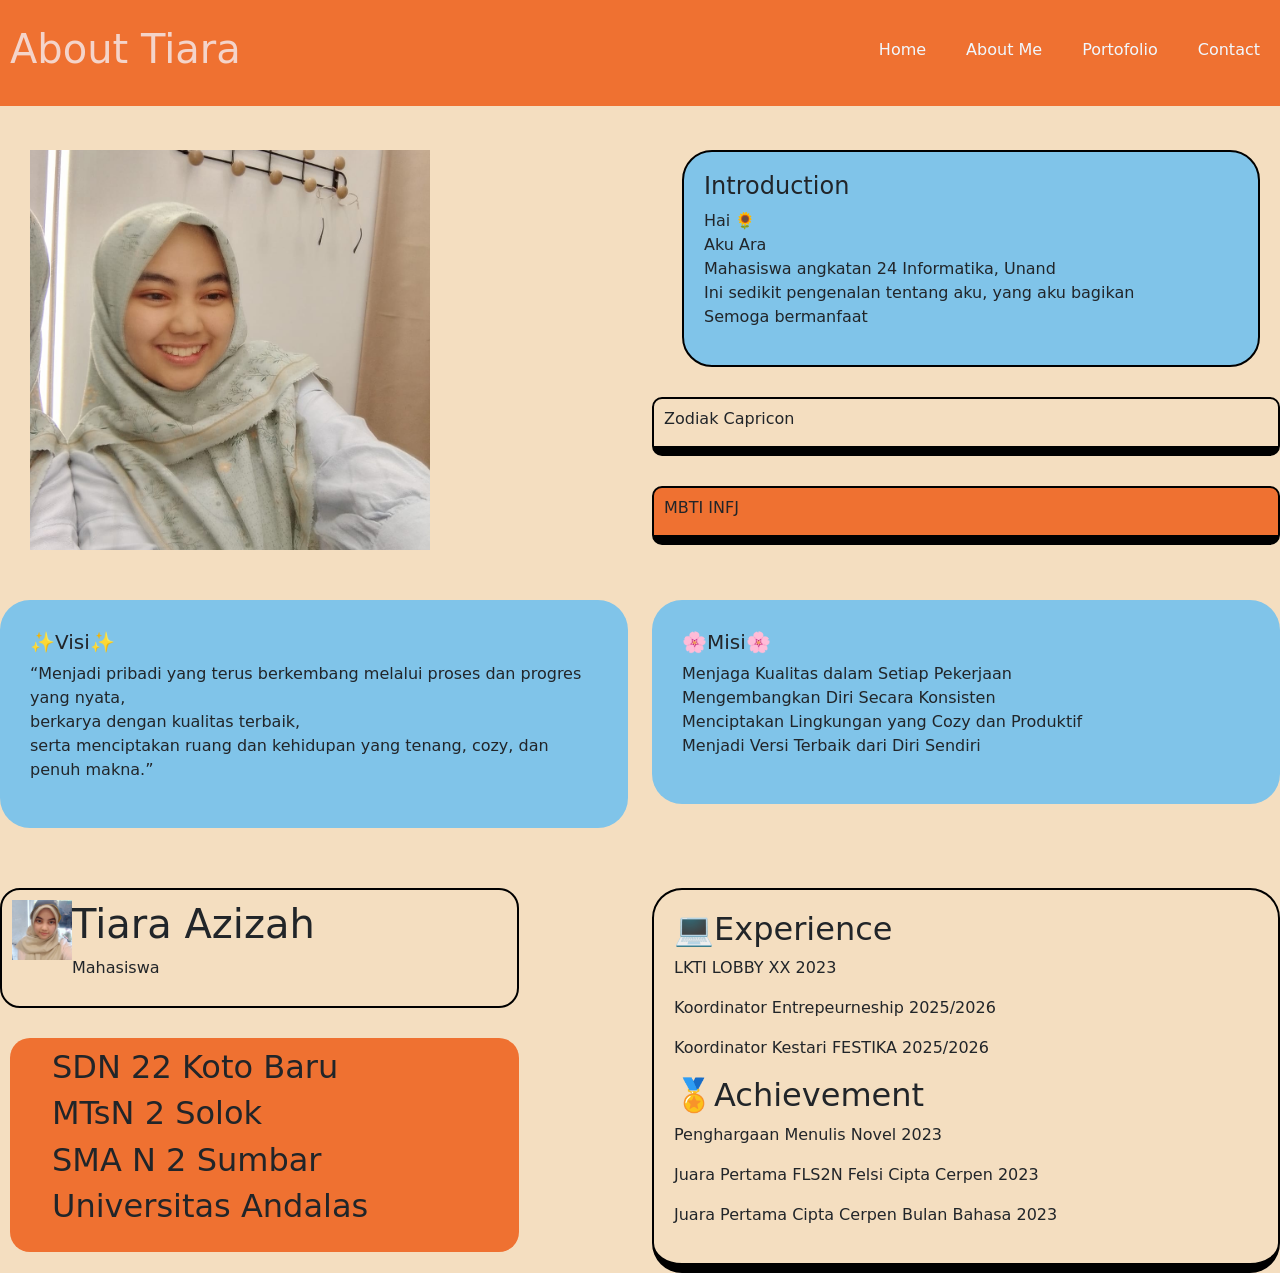
==== about.html @ 4e0b878e "Upload proyek laravel1" ====
<!DOCTYPE html>
<html lang="en">
<head>
    <meta charset="UTF-8">
    <meta name="viewport" content="width=device-width, initial-scale=1.0">
    <title>AraNotes</title>
    <link rel="stylesheet" href="css/boostrap.css">

    <link rel="stylesheet" href="css/costum.css">
</head>
<body>
     <nav class="navbar">
        <h1 style="font-size: 40px; color: #f4d4ca;">About Tiara</h1>
        <ul>
            <li>
                <a href="index.html">Home</a>
            </li>
            <li>
                <a href="#">About Me</a>
            </li>
            <li>
                <a href="portofolio.html">Portofolio</a>
            </li>
            <li>
                <a href="contac.html">Contact</a>
            </li>
        </ul>
    </nav>

    <section class="row">
    <div class="col-lg-6 col-12 col-md-6" style="margin-top:150px;">
        <div style="margin-left: 30px;">
            <div>
            <img style="width: 400px; height: 400px; object-fit: cover; object-position: center; margin-bottom: 50px;" 
                 src="/image/araw.jpg" alt="">
        </div>

    </div>
    </div>
    <!-- Kanan -->
    <div class="col-lg-6 col-12 col-md-6" style="margin-top:150px;">
        <div style="background-color: #80c4e9; padding: 20px; border-radius: 30px; border: 2px solid black; margin-left: 30px;margin-right: 20px;">
            <h4>Introduction</h4>
            <p>Hai 🌻 <br>
                Aku Ara <br>
                Mahasiswa angkatan 24 Informatika, Unand <br>
                Ini sedikit pengenalan tentang aku, yang aku bagikan <br>
                Semoga bermanfaat
            </p>
        </div>
        <div style=" padding: 10px;border: 2px solid black;border-radius: 10px;border-bottom: 10px solid black; margin-top: 30px;">
            <h6>Zodiak Capricon</h6>
        </div>
        <div style=" padding: 10px;border: 2px solid black;border-radius: 10px;border-bottom: 10px solid black; margin-top: 30px;background-color: #ef7131;">
            <h6>MBTI INFJ</h6>
        </div>
    </div>
</section>

    <!-- visi misi -->
     <section class="row">
        <div class="col-lg-6 col-12 col-md-6">
             <div style="border-radius: 30px; padding: 30px; background: #80c4e9;">
            <h5>✨Visi✨</h5>
            <p>
                “Menjadi pribadi yang terus berkembang melalui proses dan progres yang nyata, 
                <br>berkarya dengan kualitas terbaik,
                <br>serta menciptakan ruang dan kehidupan yang tenang, cozy, dan penuh makna.”
            </p>
    
            </div>
        </div>
        <div class="col-lg-6 col-12 col-md-6">
            <div style="border-radius: 30px; padding: 30px; background: #80c4e9; margin-top: 0px;">
            <h5>🌸Misi🌸</h5>
            <p>
                Menjaga Kualitas dalam Setiap Pekerjaan
                <br>Mengembangkan Diri Secara Konsisten
                <br>Menciptakan Lingkungan yang Cozy dan Produktif
                <br>Menjadi Versi Terbaik dari Diri Sendiri
            </p>
    
        </div>
             </div>    
     </section>

    


<section class="row" style="margin-top: 60px;">
    <div class="col-12 col-md-5 col-lg-5">
        <div style="display: flex; padding: 10px; border-radius: 20px; border: 2px solid black;">
            <div>
                <img style="width: 60px;height: 60px;object-fit: cover;object-position: center;" src="image/a.jpg" alt="">
            </div>
            <div>
                <h1 >Tiara Azizah</h1>
                <p>Mahasiswa</p>
            </div>
        </div>

        <div style="background-color:#ef7131 ; padding: 10px; margin-left: 10px;margin-top: 30px; border-radius: 20px;">
            <ul style="list-style: none;">
                <li>
                    <h2>SDN 22 Koto Baru</h2>
                </li>
                <li>
                    <h2>MTsN 2 Solok</h2>
                </li>
                <li>
                    <h2>SMA N 2 Sumbar</h2>
                </li>
                <li>
                    <h2>Universitas Andalas</h2>
                </li>
            </ul>
        </div>
    </div>
    <div class="col-1">

    </div>
    <div class="col-12 col-md-6 col-lg-6">
        <div style="padding: 20px; border: 2px solid black; border-bottom: 10px solid black; border-radius: 30px;">
        <h2>💻Experience</h2>
        <p>LKTI LOBBY XX 2023</p>
        <p> Koordinator Entrepeurneship 2025/2026</p>
        <p>Koordinator Kestari FESTIKA 2025/2026</p>
        <h2>🏅Achievement</h2>
        <p> Penghargaan Menulis Novel 2023</p>
        <p> Juara Pertama FLS2N Felsi Cipta Cerpen 2023</p>
        <p>Juara Pertama Cipta Cerpen Bulan Bahasa 2023</p>
        </div>
    </div>
</section>

    <script src="sj/bosstrap.js"></script>
    </body>
</html>
---- css/boostrap.css ----
@charset "UTF-8";/*!
 * Bootstrap  v5.3.8 (https://getbootstrap.com/)
 * Copyright 2011-2025 The Bootstrap Authors
 * Licensed under MIT (https://github.com/twbs/bootstrap/blob/main/LICENSE)
 */:root,[data-bs-theme=light]{--bs-blue:#0d6efd;--bs-indigo:#6610f2;--bs-purple:#6f42c1;--bs-pink:#d63384;--bs-red:#dc3545;--bs-orange:#fd7e14;--bs-yellow:#ffc107;--bs-green:#198754;--bs-teal:#20c997;--bs-cyan:#0dcaf0;--bs-black:#000;--bs-white:#fff;--bs-gray:#6c757d;--bs-gray-dark:#343a40;--bs-gray-100:#f8f9fa;--bs-gray-200:#e9ecef;--bs-gray-300:#dee2e6;--bs-gray-400:#ced4da;--bs-gray-500:#adb5bd;--bs-gray-600:#6c757d;--bs-gray-700:#495057;--bs-gray-800:#343a40;--bs-gray-900:#212529;--bs-primary:#0d6efd;--bs-secondary:#6c757d;--bs-success:#198754;--bs-info:#0dcaf0;--bs-warning:#ffc107;--bs-danger:#dc3545;--bs-light:#f8f9fa;--bs-dark:#212529;--bs-primary-rgb:13,110,253;--bs-secondary-rgb:108,117,125;--bs-success-rgb:25,135,84;--bs-info-rgb:13,202,240;--bs-warning-rgb:255,193,7;--bs-danger-rgb:220,53,69;--bs-light-rgb:248,249,250;--bs-dark-rgb:33,37,41;--bs-primary-text-emphasis:#052c65;--bs-secondary-text-emphasis:#2b2f32;--bs-success-text-emphasis:#0a3622;--bs-info-text-emphasis:#055160;--bs-warning-text-emphasis:#664d03;--bs-danger-text-emphasis:#58151c;--bs-light-text-emphasis:#495057;--bs-dark-text-emphasis:#495057;--bs-primary-bg-subtle:#cfe2ff;--bs-secondary-bg-subtle:#e2e3e5;--bs-success-bg-subtle:#d1e7dd;--bs-info-bg-subtle:#cff4fc;--bs-warning-bg-subtle:#fff3cd;--bs-danger-bg-subtle:#f8d7da;--bs-light-bg-subtle:#fcfcfd;--bs-dark-bg-subtle:#ced4da;--bs-primary-border-subtle:#9ec5fe;--bs-secondary-border-subtle:#c4c8cb;--bs-success-border-subtle:#a3cfbb;--bs-info-border-subtle:#9eeaf9;--bs-warning-border-subtle:#ffe69c;--bs-danger-border-subtle:#f1aeb5;--bs-light-border-subtle:#e9ecef;--bs-dark-border-subtle:#adb5bd;--bs-white-rgb:255,255,255;--bs-black-rgb:0,0,0;--bs-font-sans-serif:system-ui,-apple-system,"Segoe UI",Roboto,"Helvetica Neue","Noto Sans","Liberation Sans",Arial,sans-serif,"Apple Color Emoji","Segoe UI Emoji","Segoe UI Symbol","Noto Color Emoji";--bs-font-monospace:SFMono-Regular,Menlo,Monaco,Consolas,"Liberation Mono","Courier New",monospace;--bs-gradient:linear-gradient(180deg, rgba(255, 255, 255, 0.15), rgba(255, 255, 255, 0));--bs-body-font-family:var(--bs-font-sans-serif);--bs-body-font-size:1rem;--bs-body-font-weight:400;--bs-body-line-height:1.5;--bs-body-color:#212529;--bs-body-color-rgb:33,37,41;--bs-body-bg:#fff;--bs-body-bg-rgb:255,255,255;--bs-emphasis-color:#000;--bs-emphasis-color-rgb:0,0,0;--bs-secondary-color:rgba(33, 37, 41, 0.75);--bs-secondary-color-rgb:33,37,41;--bs-secondary-bg:#e9ecef;--bs-secondary-bg-rgb:233,236,239;--bs-tertiary-color:rgba(33, 37, 41, 0.5);--bs-tertiary-color-rgb:33,37,41;--bs-tertiary-bg:#f8f9fa;--bs-tertiary-bg-rgb:248,249,250;--bs-heading-color:inherit;--bs-link-color:#0d6efd;--bs-link-color-rgb:13,110,253;--bs-link-decoration:underline;--bs-link-hover-color:#0a58ca;--bs-link-hover-color-rgb:10,88,202;--bs-code-color:#d63384;--bs-highlight-color:#212529;--bs-highlight-bg:#fff3cd;--bs-border-width:1px;--bs-border-style:solid;--bs-border-color:#dee2e6;--bs-border-color-translucent:rgba(0, 0, 0, 0.175);--bs-border-radius:0.375rem;--bs-border-radius-sm:0.25rem;--bs-border-radius-lg:0.5rem;--bs-border-radius-xl:1rem;--bs-border-radius-xxl:2rem;--bs-border-radius-2xl:var(--bs-border-radius-xxl);--bs-border-radius-pill:50rem;--bs-box-shadow:0 0.5rem 1rem rgba(0, 0, 0, 0.15);--bs-box-shadow-sm:0 0.125rem 0.25rem rgba(0, 0, 0, 0.075);--bs-box-shadow-lg:0 1rem 3rem rgba(0, 0, 0, 0.175);--bs-box-shadow-inset:inset 0 1px 2px rgba(0, 0, 0, 0.075);--bs-focus-ring-width:0.25rem;--bs-focus-ring-opacity:0.25;--bs-focus-ring-color:rgba(13, 110, 253, 0.25);--bs-form-valid-color:#198754;--bs-form-valid-border-color:#198754;--bs-form-invalid-color:#dc3545;--bs-form-invalid-border-color:#dc3545}[data-bs-theme=dark]{color-scheme:dark;--bs-body-color:#dee2e6;--bs-body-color-rgb:222,226,230;--bs-body-bg:#212529;--bs-body-bg-rgb:33,37,41;--bs-emphasis-color:#fff;--bs-emphasis-color-rgb:255,255,255;--bs-secondary-color:rgba(222, 226, 230, 0.75);--bs-secondary-color-rgb:222,226,230;--bs-secondary-bg:#343a40;--bs-secondary-bg-rgb:52,58,64;--bs-tertiary-color:rgba(222, 226, 230, 0.5);--bs-tertiary-color-rgb:222,226,230;--bs-tertiary-bg:#2b3035;--bs-tertiary-bg-rgb:43,48,53;--bs-primary-text-emphasis:#6ea8fe;--bs-secondary-text-emphasis:#a7acb1;--bs-success-text-emphasis:#75b798;--bs-info-text-emphasis:#6edff6;--bs-warning-text-emphasis:#ffda6a;--bs-danger-text-emphasis:#ea868f;--bs-light-text-emphasis:#f8f9fa;--bs-dark-text-emphasis:#dee2e6;--bs-primary-bg-subtle:#031633;--bs-secondary-bg-subtle:#161719;--bs-success-bg-subtle:#051b11;--bs-info-bg-subtle:#032830;--bs-warning-bg-subtle:#332701;--bs-danger-bg-subtle:#2c0b0e;--bs-light-bg-subtle:#343a40;--bs-dark-bg-subtle:#1a1d20;--bs-primary-border-subtle:#084298;--bs-secondary-border-subtle:#41464b;--bs-success-border-subtle:#0f5132;--bs-info-border-subtle:#087990;--bs-warning-border-subtle:#997404;--bs-danger-border-subtle:#842029;--bs-light-border-subtle:#495057;--bs-dark-border-subtle:#343a40;--bs-heading-color:inherit;--bs-link-color:#6ea8fe;--bs-link-hover-color:#8bb9fe;--bs-link-color-rgb:110,168,254;--bs-link-hover-color-rgb:139,185,254;--bs-code-color:#e685b5;--bs-highlight-color:#dee2e6;--bs-highlight-bg:#664d03;--bs-border-color:#495057;--bs-border-color-translucent:rgba(255, 255, 255, 0.15);--bs-form-valid-color:#75b798;--bs-form-valid-border-color:#75b798;--bs-form-invalid-color:#ea868f;--bs-form-invalid-border-color:#ea868f}*,::after,::before{box-sizing:border-box}@media (prefers-reduced-motion:no-preference){:root{scroll-behavior:smooth}}body{margin:0;font-family:var(--bs-body-font-family);font-size:var(--bs-body-font-size);font-weight:var(--bs-body-font-weight);line-height:var(--bs-body-line-height);color:var(--bs-body-color);text-align:var(--bs-body-text-align);background-color:var(--bs-body-bg);-webkit-text-size-adjust:100%;-webkit-tap-highlight-color:transparent}hr{margin:1rem 0;color:inherit;border:0;border-top:var(--bs-border-width) solid;opacity:.25}.h1,.h2,.h3,.h4,.h5,.h6,h1,h2,h3,h4,h5,h6{margin-top:0;margin-bottom:.5rem;font-weight:500;line-height:1.2;color:var(--bs-heading-color)}.h1,h1{font-size:calc(1.375rem + 1.5vw)}@media (min-width:1200px){.h1,h1{font-size:2.5rem}}.h2,h2{font-size:calc(1.325rem + .9vw)}@media (min-width:1200px){.h2,h2{font-size:2rem}}.h3,h3{font-size:calc(1.3rem + .6vw)}@media (min-width:1200px){.h3,h3{font-size:1.75rem}}.h4,h4{font-size:calc(1.275rem + .3vw)}@media (min-width:1200px){.h4,h4{font-size:1.5rem}}.h5,h5{font-size:1.25rem}.h6,h6{font-size:1rem}p{margin-top:0;margin-bottom:1rem}abbr[title]{-webkit-text-decoration:underline dotted;text-decoration:underline dotted;cursor:help;-webkit-text-decoration-skip-ink:none;text-decoration-skip-ink:none}address{margin-bottom:1rem;font-style:normal;line-height:inherit}ol,ul{padding-left:2rem}dl,ol,ul{margin-top:0;margin-bottom:1rem}ol ol,ol ul,ul ol,ul ul{margin-bottom:0}dt{font-weight:700}dd{margin-bottom:.5rem;margin-left:0}blockquote{margin:0 0 1rem}b,strong{font-weight:bolder}.small,small{font-size:.875em}.mark,mark{padding:.1875em;color:var(--bs-highlight-color);background-color:var(--bs-highlight-bg)}sub,sup{position:relative;font-size:.75em;line-height:0;vertical-align:baseline}sub{bottom:-.25em}sup{top:-.5em}a{color:rgba(var(--bs-link-color-rgb),var(--bs-link-opacity,1));text-decoration:underline}a:hover{--bs-link-color-rgb:var(--bs-link-hover-color-rgb)}a:not([href]):not([class]),a:not([href]):not([class]):hover{color:inherit;text-decoration:none}code,kbd,pre,samp{font-family:var(--bs-font-monospace);font-size:1em}pre{display:block;margin-top:0;margin-bottom:1rem;overflow:auto;font-size:.875em}pre code{font-size:inherit;color:inherit;word-break:normal}code{font-size:.875em;color:var(--bs-code-color);word-wrap:break-word}a>code{color:inherit}kbd{padding:.1875rem .375rem;font-size:.875em;color:var(--bs-body-bg);background-color:var(--bs-body-color);border-radius:.25rem}kbd kbd{padding:0;font-size:1em}figure{margin:0 0 1rem}img,svg{vertical-align:middle}table{caption-side:bottom;border-collapse:collapse}caption{padding-top:.5rem;padding-bottom:.5rem;color:var(--bs-secondary-color);text-align:left}th{text-align:inherit;text-align:-webkit-match-parent}tbody,td,tfoot,th,thead,tr{border-color:inherit;border-style:solid;border-width:0}label{display:inline-block}button{border-radius:0}button:focus:not(:focus-visible){outline:0}button,input,optgroup,select,textarea{margin:0;font-family:inherit;font-size:inherit;line-height:inherit}button,select{text-transform:none}[role=button]{cursor:pointer}select{word-wrap:normal}select:disabled{opacity:1}[list]:not([type=date]):not([type=datetime-local]):not([type=month]):not([type=week]):not([type=time])::-webkit-calendar-picker-indicator{display:none!important}[type=button],[type=reset],[type=submit],button{-webkit-appearance:button}[type=button]:not(:disabled),[type=reset]:not(:disabled),[type=submit]:not(:disabled),button:not(:disabled){cursor:pointer}::-moz-focus-inner{padding:0;border-style:none}textarea{resize:vertical}fieldset{min-width:0;padding:0;margin:0;border:0}legend{float:left;width:100%;padding:0;margin-bottom:.5rem;line-height:inherit;font-size:calc(1.275rem + .3vw)}@media (min-width:1200px){legend{font-size:1.5rem}}legend+*{clear:left}::-webkit-datetime-edit-day-field,::-webkit-datetime-edit-fields-wrapper,::-webkit-datetime-edit-hour-field,::-webkit-datetime-edit-minute,::-webkit-datetime-edit-month-field,::-webkit-datetime-edit-text,::-webkit-datetime-edit-year-field{padding:0}::-webkit-inner-spin-button{height:auto}[type=search]{-webkit-appearance:textfield;outline-offset:-2px}[type=search]::-webkit-search-cancel-button{cursor:pointer;filter:grayscale(1)}::-webkit-search-decoration{-webkit-appearance:none}::-webkit-color-swatch-wrapper{padding:0}::-webkit-file-upload-button{font:inherit;-webkit-appearance:button}::file-selector-button{font:inherit;-webkit-appearance:button}output{display:inline-block}iframe{border:0}summary{display:list-item;cursor:pointer}progress{vertical-align:baseline}[hidden]{display:none!important}.lead{font-size:1.25rem;font-weight:300}.display-1{font-weight:300;line-height:1.2;font-size:calc(1.625rem + 4.5vw)}@media (min-width:1200px){.display-1{font-size:5rem}}.display-2{font-weight:300;line-height:1.2;font-size:calc(1.575rem + 3.9vw)}@media (min-width:1200px){.display-2{font-size:4.5rem}}.display-3{font-weight:300;line-height:1.2;font-size:calc(1.525rem + 3.3vw)}@media (min-width:1200px){.display-3{font-size:4rem}}.display-4{font-weight:300;line-height:1.2;font-size:calc(1.475rem + 2.7vw)}@media (min-width:1200px){.display-4{font-size:3.5rem}}.display-5{font-weight:300;line-height:1.2;font-size:calc(1.425rem + 2.1vw)}@media (min-width:1200px){.display-5{font-size:3rem}}.display-6{font-weight:300;line-height:1.2;font-size:calc(1.375rem + 1.5vw)}@media (min-width:1200px){.display-6{font-size:2.5rem}}.list-unstyled{padding-left:0;list-style:none}.list-inline{padding-left:0;list-style:none}.list-inline-item{display:inline-block}.list-inline-item:not(:last-child){margin-right:.5rem}.initialism{font-size:.875em;text-transform:uppercase}.blockquote{margin-bottom:1rem;font-size:1.25rem}.blockquote>:last-child{margin-bottom:0}.blockquote-footer{margin-top:-1rem;margin-bottom:1rem;font-size:.875em;color:#6c757d}.blockquote-footer::before{content:"— "}.img-fluid{max-width:100%;height:auto}.img-thumbnail{padding:.25rem;background-color:var(--bs-body-bg);border:var(--bs-border-width) solid var(--bs-border-color);border-radius:var(--bs-border-radius);max-width:100%;height:auto}.figure{display:inline-block}.figure-img{margin-bottom:.5rem;line-height:1}.figure-caption{font-size:.875em;color:var(--bs-secondary-color)}.container,.container-fluid,.container-lg,.container-md,.container-sm,.container-xl,.container-xxl{--bs-gutter-x:1.5rem;--bs-gutter-y:0;width:100%;padding-right:calc(var(--bs-gutter-x) * .5);padding-left:calc(var(--bs-gutter-x) * .5);margin-right:auto;margin-left:auto}@media (min-width:576px){.container,.container-sm{max-width:540px}}@media (min-width:768px){.container,.container-md,.container-sm{max-width:720px}}@media (min-width:992px){.container,.container-lg,.container-md,.container-sm{max-width:960px}}@media (min-width:1200px){.container,.container-lg,.container-md,.container-sm,.container-xl{max-width:1140px}}@media (min-width:1400px){.container,.container-lg,.container-md,.container-sm,.container-xl,.container-xxl{max-width:1320px}}:root{--bs-breakpoint-xs:0;--bs-breakpoint-sm:576px;--bs-breakpoint-md:768px;--bs-breakpoint-lg:992px;--bs-breakpoint-xl:1200px;--bs-breakpoint-xxl:1400px}.row{--bs-gutter-x:1.5rem;--bs-gutter-y:0;display:flex;flex-wrap:wrap;margin-top:calc(-1 * var(--bs-gutter-y));margin-right:calc(-.5 * var(--bs-gutter-x));margin-left:calc(-.5 * var(--bs-gutter-x))}.row>*{flex-shrink:0;width:100%;max-width:100%;padding-right:calc(var(--bs-gutter-x) * .5);padding-left:calc(var(--bs-gutter-x) * .5);margin-top:var(--bs-gutter-y)}.col{flex:1 0 0}.row-cols-auto>*{flex:0 0 auto;width:auto}.row-cols-1>*{flex:0 0 auto;width:100%}.row-cols-2>*{flex:0 0 auto;width:50%}.row-cols-3>*{flex:0 0 auto;width:33.33333333%}.row-cols-4>*{flex:0 0 auto;width:25%}.row-cols-5>*{flex:0 0 auto;width:20%}.row-cols-6>*{flex:0 0 auto;width:16.66666667%}.col-auto{flex:0 0 auto;width:auto}.col-1{flex:0 0 auto;width:8.33333333%}.col-2{flex:0 0 auto;width:16.66666667%}.col-3{flex:0 0 auto;width:25%}.col-4{flex:0 0 auto;width:33.33333333%}.col-5{flex:0 0 auto;width:41.66666667%}.col-6{flex:0 0 auto;width:50%}.col-7{flex:0 0 auto;width:58.33333333%}.col-8{flex:0 0 auto;width:66.66666667%}.col-9{flex:0 0 auto;width:75%}.col-10{flex:0 0 auto;width:83.33333333%}.col-11{flex:0 0 auto;width:91.66666667%}.col-12{flex:0 0 auto;width:100%}.offset-1{margin-left:8.33333333%}.offset-2{margin-left:16.66666667%}.offset-3{margin-left:25%}.offset-4{margin-left:33.33333333%}.offset-5{margin-left:41.66666667%}.offset-6{margin-left:50%}.offset-7{margin-left:58.33333333%}.offset-8{margin-left:66.66666667%}.offset-9{margin-left:75%}.offset-10{margin-left:83.33333333%}.offset-11{margin-left:91.66666667%}.g-0,.gx-0{--bs-gutter-x:0}.g-0,.gy-0{--bs-gutter-y:0}.g-1,.gx-1{--bs-gutter-x:0.25rem}.g-1,.gy-1{--bs-gutter-y:0.25rem}.g-2,.gx-2{--bs-gutter-x:0.5rem}.g-2,.gy-2{--bs-gutter-y:0.5rem}.g-3,.gx-3{--bs-gutter-x:1rem}.g-3,.gy-3{--bs-gutter-y:1rem}.g-4,.gx-4{--bs-gutter-x:1.5rem}.g-4,.gy-4{--bs-gutter-y:1.5rem}.g-5,.gx-5{--bs-gutter-x:3rem}.g-5,.gy-5{--bs-gutter-y:3rem}@media (min-width:576px){.col-sm{flex:1 0 0}.row-cols-sm-auto>*{flex:0 0 auto;width:auto}.row-cols-sm-1>*{flex:0 0 auto;width:100%}.row-cols-sm-2>*{flex:0 0 auto;width:50%}.row-cols-sm-3>*{flex:0 0 auto;width:33.33333333%}.row-cols-sm-4>*{flex:0 0 auto;width:25%}.row-cols-sm-5>*{flex:0 0 auto;width:20%}.row-cols-sm-6>*{flex:0 0 auto;width:16.66666667%}.col-sm-auto{flex:0 0 auto;width:auto}.col-sm-1{flex:0 0 auto;width:8.33333333%}.col-sm-2{flex:0 0 auto;width:16.66666667%}.col-sm-3{flex:0 0 auto;width:25%}.col-sm-4{flex:0 0 auto;width:33.33333333%}.col-sm-5{flex:0 0 auto;width:41.66666667%}.col-sm-6{flex:0 0 auto;width:50%}.col-sm-7{flex:0 0 auto;width:58.33333333%}.col-sm-8{flex:0 0 auto;width:66.66666667%}.col-sm-9{flex:0 0 auto;width:75%}.col-sm-10{flex:0 0 auto;width:83.33333333%}.col-sm-11{flex:0 0 auto;width:91.66666667%}.col-sm-12{flex:0 0 auto;width:100%}.offset-sm-0{margin-left:0}.offset-sm-1{margin-left:8.33333333%}.offset-sm-2{margin-left:16.66666667%}.offset-sm-3{margin-left:25%}.offset-sm-4{margin-left:33.33333333%}.offset-sm-5{margin-left:41.66666667%}.offset-sm-6{margin-left:50%}.offset-sm-7{margin-left:58.33333333%}.offset-sm-8{margin-left:66.66666667%}.offset-sm-9{margin-left:75%}.offset-sm-10{margin-left:83.33333333%}.offset-sm-11{margin-left:91.66666667%}.g-sm-0,.gx-sm-0{--bs-gutter-x:0}.g-sm-0,.gy-sm-0{--bs-gutter-y:0}.g-sm-1,.gx-sm-1{--bs-gutter-x:0.25rem}.g-sm-1,.gy-sm-1{--bs-gutter-y:0.25rem}.g-sm-2,.gx-sm-2{--bs-gutter-x:0.5rem}.g-sm-2,.gy-sm-2{--bs-gutter-y:0.5rem}.g-sm-3,.gx-sm-3{--bs-gutter-x:1rem}.g-sm-3,.gy-sm-3{--bs-gutter-y:1rem}.g-sm-4,.gx-sm-4{--bs-gutter-x:1.5rem}.g-sm-4,.gy-sm-4{--bs-gutter-y:1.5rem}.g-sm-5,.gx-sm-5{--bs-gutter-x:3rem}.g-sm-5,.gy-sm-5{--bs-gutter-y:3rem}}@media (min-width:768px){.col-md{flex:1 0 0}.row-cols-md-auto>*{flex:0 0 auto;width:auto}.row-cols-md-1>*{flex:0 0 auto;width:100%}.row-cols-md-2>*{flex:0 0 auto;width:50%}.row-cols-md-3>*{flex:0 0 auto;width:33.33333333%}.row-cols-md-4>*{flex:0 0 auto;width:25%}.row-cols-md-5>*{flex:0 0 auto;width:20%}.row-cols-md-6>*{flex:0 0 auto;width:16.66666667%}.col-md-auto{flex:0 0 auto;width:auto}.col-md-1{flex:0 0 auto;width:8.33333333%}.col-md-2{flex:0 0 auto;width:16.66666667%}.col-md-3{flex:0 0 auto;width:25%}.col-md-4{flex:0 0 auto;width:33.33333333%}.col-md-5{flex:0 0 auto;width:41.66666667%}.col-md-6{flex:0 0 auto;width:50%}.col-md-7{flex:0 0 auto;width:58.33333333%}.col-md-8{flex:0 0 auto;width:66.66666667%}.col-md-9{flex:0 0 auto;width:75%}.col-md-10{flex:0 0 auto;width:83.33333333%}.col-md-11{flex:0 0 auto;width:91.66666667%}.col-md-12{flex:0 0 auto;width:100%}.offset-md-0{margin-left:0}.offset-md-1{margin-left:8.33333333%}.offset-md-2{margin-left:16.66666667%}.offset-md-3{margin-left:25%}.offset-md-4{margin-left:33.33333333%}.offset-md-5{margin-left:41.66666667%}.offset-md-6{margin-left:50%}.offset-md-7{margin-left:58.33333333%}.offset-md-8{margin-left:66.66666667%}.offset-md-9{margin-left:75%}.offset-md-10{margin-left:83.33333333%}.offset-md-11{margin-left:91.66666667%}.g-md-0,.gx-md-0{--bs-gutter-x:0}.g-md-0,.gy-md-0{--bs-gutter-y:0}.g-md-1,.gx-md-1{--bs-gutter-x:0.25rem}.g-md-1,.gy-md-1{--bs-gutter-y:0.25rem}.g-md-2,.gx-md-2{--bs-gutter-x:0.5rem}.g-md-2,.gy-md-2{--bs-gutter-y:0.5rem}.g-md-3,.gx-md-3{--bs-gutter-x:1rem}.g-md-3,.gy-md-3{--bs-gutter-y:1rem}.g-md-4,.gx-md-4{--bs-gutter-x:1.5rem}.g-md-4,.gy-md-4{--bs-gutter-y:1.5rem}.g-md-5,.gx-md-5{--bs-gutter-x:3rem}.g-md-5,.gy-md-5{--bs-gutter-y:3rem}}@media (min-width:992px){.col-lg{flex:1 0 0}.row-cols-lg-auto>*{flex:0 0 auto;width:auto}.row-cols-lg-1>*{flex:0 0 auto;width:100%}.row-cols-lg-2>*{flex:0 0 auto;width:50%}.row-cols-lg-3>*{flex:0 0 auto;width:33.33333333%}.row-cols-lg-4>*{flex:0 0 auto;width:25%}.row-cols-lg-5>*{flex:0 0 auto;width:20%}.row-cols-lg-6>*{flex:0 0 auto;width:16.66666667%}.col-lg-auto{flex:0 0 auto;width:auto}.col-lg-1{flex:0 0 auto;width:8.33333333%}.col-lg-2{flex:0 0 auto;width:16.66666667%}.col-lg-3{flex:0 0 auto;width:25%}.col-lg-4{flex:0 0 auto;width:33.33333333%}.col-lg-5{flex:0 0 auto;width:41.66666667%}.col-lg-6{flex:0 0 auto;width:50%}.col-lg-7{flex:0 0 auto;width:58.33333333%}.col-lg-8{flex:0 0 auto;width:66.66666667%}.col-lg-9{flex:0 0 auto;width:75%}.col-lg-10{flex:0 0 auto;width:83.33333333%}.col-lg-11{flex:0 0 auto;width:91.66666667%}.col-lg-12{flex:0 0 auto;width:100%}.offset-lg-0{margin-left:0}.offset-lg-1{margin-left:8.33333333%}.offset-lg-2{margin-left:16.66666667%}.offset-lg-3{margin-left:25%}.offset-lg-4{margin-left:33.33333333%}.offset-lg-5{margin-left:41.66666667%}.offset-lg-6{margin-left:50%}.offset-lg-7{margin-left:58.33333333%}.offset-lg-8{margin-left:66.66666667%}.offset-lg-9{margin-left:75%}.offset-lg-10{margin-left:83.33333333%}.offset-lg-11{margin-left:91.66666667%}.g-lg-0,.gx-lg-0{--bs-gutter-x:0}.g-lg-0,.gy-lg-0{--bs-gutter-y:0}.g-lg-1,.gx-lg-1{--bs-gutter-x:0.25rem}.g-lg-1,.gy-lg-1{--bs-gutter-y:0.25rem}.g-lg-2,.gx-lg-2{--bs-gutter-x:0.5rem}.g-lg-2,.gy-lg-2{--bs-gutter-y:0.5rem}.g-lg-3,.gx-lg-3{--bs-gutter-x:1rem}.g-lg-3,.gy-lg-3{--bs-gutter-y:1rem}.g-lg-4,.gx-lg-4{--bs-gutter-x:1.5rem}.g-lg-4,.gy-lg-4{--bs-gutter-y:1.5rem}.g-lg-5,.gx-lg-5{--bs-gutter-x:3rem}.g-lg-5,.gy-lg-5{--bs-gutter-y:3rem}}@media (min-width:1200px){.col-xl{flex:1 0 0}.row-cols-xl-auto>*{flex:0 0 auto;width:auto}.row-cols-xl-1>*{flex:0 0 auto;width:100%}.row-cols-xl-2>*{flex:0 0 auto;width:50%}.row-cols-xl-3>*{flex:0 0 auto;width:33.33333333%}.row-cols-xl-4>*{flex:0 0 auto;width:25%}.row-cols-xl-5>*{flex:0 0 auto;width:20%}.row-cols-xl-6>*{flex:0 0 auto;width:16.66666667%}.col-xl-auto{flex:0 0 auto;width:auto}.col-xl-1{flex:0 0 auto;width:8.33333333%}.col-xl-2{flex:0 0 auto;width:16.66666667%}.col-xl-3{flex:0 0 auto;width:25%}.col-xl-4{flex:0 0 auto;width:33.33333333%}.col-xl-5{flex:0 0 auto;width:41.66666667%}.col-xl-6{flex:0 0 auto;width:50%}.col-xl-7{flex:0 0 auto;width:58.33333333%}.col-xl-8{flex:0 0 auto;width:66.66666667%}.col-xl-9{flex:0 0 auto;width:75%}.col-xl-10{flex:0 0 auto;width:83.33333333%}.col-xl-11{flex:0 0 auto;width:91.66666667%}.col-xl-12{flex:0 0 auto;width:100%}.offset-xl-0{margin-left:0}.offset-xl-1{margin-left:8.33333333%}.offset-xl-2{margin-left:16.66666667%}.offset-xl-3{margin-left:25%}.offset-xl-4{margin-left:33.33333333%}.offset-xl-5{margin-left:41.66666667%}.offset-xl-6{margin-left:50%}.offset-xl-7{margin-left:58.33333333%}.offset-xl-8{margin-left:66.66666667%}.offset-xl-9{margin-left:75%}.offset-xl-10{margin-left:83.33333333%}.offset-xl-11{margin-left:91.66666667%}.g-xl-0,.gx-xl-0{--bs-gutter-x:0}.g-xl-0,.gy-xl-0{--bs-gutter-y:0}.g-xl-1,.gx-xl-1{--bs-gutter-x:0.25rem}.g-xl-1,.gy-xl-1{--bs-gutter-y:0.25rem}.g-xl-2,.gx-xl-2{--bs-gutter-x:0.5rem}.g-xl-2,.gy-xl-2{--bs-gutter-y:0.5rem}.g-xl-3,.gx-xl-3{--bs-gutter-x:1rem}.g-xl-3,.gy-xl-3{--bs-gutter-y:1rem}.g-xl-4,.gx-xl-4{--bs-gutter-x:1.5rem}.g-xl-4,.gy-xl-4{--bs-gutter-y:1.5rem}.g-xl-5,.gx-xl-5{--bs-gutter-x:3rem}.g-xl-5,.gy-xl-5{--bs-gutter-y:3rem}}@media (min-width:1400px){.col-xxl{flex:1 0 0}.row-cols-xxl-auto>*{flex:0 0 auto;width:auto}.row-cols-xxl-1>*{flex:0 0 auto;width:100%}.row-cols-xxl-2>*{flex:0 0 auto;width:50%}.row-cols-xxl-3>*{flex:0 0 auto;width:33.33333333%}.row-cols-xxl-4>*{flex:0 0 auto;width:25%}.row-cols-xxl-5>*{flex:0 0 auto;width:20%}.row-cols-xxl-6>*{flex:0 0 auto;width:16.66666667%}.col-xxl-auto{flex:0 0 auto;width:auto}.col-xxl-1{flex:0 0 auto;width:8.33333333%}.col-xxl-2{flex:0 0 auto;width:16.66666667%}.col-xxl-3{flex:0 0 auto;width:25%}.col-xxl-4{flex:0 0 auto;width:33.33333333%}.col-xxl-5{flex:0 0 auto;width:41.66666667%}.col-xxl-6{flex:0 0 auto;width:50%}.col-xxl-7{flex:0 0 auto;width:58.33333333%}.col-xxl-8{flex:0 0 auto;width:66.66666667%}.col-xxl-9{flex:0 0 auto;width:75%}.col-xxl-10{flex:0 0 auto;width:83.33333333%}.col-xxl-11{flex:0 0 auto;width:91.66666667%}.col-xxl-12{flex:0 0 auto;width:100%}.offset-xxl-0{margin-left:0}.offset-xxl-1{margin-left:8.33333333%}.offset-xxl-2{margin-left:16.66666667%}.offset-xxl-3{margin-left:25%}.offset-xxl-4{margin-left:33.33333333%}.offset-xxl-5{margin-left:41.66666667%}.offset-xxl-6{margin-left:50%}.offset-xxl-7{margin-left:58.33333333%}.offset-xxl-8{margin-left:66.66666667%}.offset-xxl-9{margin-left:75%}.offset-xxl-10{margin-left:83.33333333%}.offset-xxl-11{margin-left:91.66666667%}.g-xxl-0,.gx-xxl-0{--bs-gutter-x:0}.g-xxl-0,.gy-xxl-0{--bs-gutter-y:0}.g-xxl-1,.gx-xxl-1{--bs-gutter-x:0.25rem}.g-xxl-1,.gy-xxl-1{--bs-gutter-y:0.25rem}.g-xxl-2,.gx-xxl-2{--bs-gutter-x:0.5rem}.g-xxl-2,.gy-xxl-2{--bs-gutter-y:0.5rem}.g-xxl-3,.gx-xxl-3{--bs-gutter-x:1rem}.g-xxl-3,.gy-xxl-3{--bs-gutter-y:1rem}.g-xxl-4,.gx-xxl-4{--bs-gutter-x:1.5rem}.g-xxl-4,.gy-xxl-4{--bs-gutter-y:1.5rem}.g-xxl-5,.gx-xxl-5{--bs-gutter-x:3rem}.g-xxl-5,.gy-xxl-5{--bs-gutter-y:3rem}}.table{--bs-table-color-type:initial;--bs-table-bg-type:initial;--bs-table-color-state:initial;--bs-table-bg-state:initial;--bs-table-color:var(--bs-emphasis-color);--bs-table-bg:var(--bs-body-bg);--bs-table-border-color:var(--bs-border-color);--bs-table-accent-bg:transparent;--bs-table-striped-color:var(--bs-emphasis-color);--bs-table-striped-bg:rgba(var(--bs-emphasis-color-rgb), 0.05);--bs-table-active-color:var(--bs-emphasis-color);--bs-table-active-bg:rgba(var(--bs-emphasis-color-rgb), 0.1);--bs-table-hover-color:var(--bs-emphasis-color);--bs-table-hover-bg:rgba(var(--bs-emphasis-color-rgb), 0.075);width:100%;margin-bottom:1rem;vertical-align:top;border-color:var(--bs-table-border-color)}.table>:not(caption)>*>*{padding:.5rem .5rem;color:var(--bs-table-color-state,var(--bs-table-color-type,var(--bs-table-color)));background-color:var(--bs-table-bg);border-bottom-width:var(--bs-border-width);box-shadow:inset 0 0 0 9999px var(--bs-table-bg-state,var(--bs-table-bg-type,var(--bs-table-accent-bg)))}.table>tbody{vertical-align:inherit}.table>thead{vertical-align:bottom}.table-group-divider{border-top:calc(var(--bs-border-width) * 2) solid currentcolor}.caption-top{caption-side:top}.table-sm>:not(caption)>*>*{padding:.25rem .25rem}.table-bordered>:not(caption)>*{border-width:var(--bs-border-width) 0}.table-bordered>:not(caption)>*>*{border-width:0 var(--bs-border-width)}.table-borderless>:not(caption)>*>*{border-bottom-width:0}.table-borderless>:not(:first-child){border-top-width:0}.table-striped>tbody>tr:nth-of-type(odd)>*{--bs-table-color-type:var(--bs-table-striped-color);--bs-table-bg-type:var(--bs-table-striped-bg)}.table-striped-columns>:not(caption)>tr>:nth-child(2n){--bs-table-color-type:var(--bs-table-striped-color);--bs-table-bg-type:var(--bs-table-striped-bg)}.table-active{--bs-table-color-state:var(--bs-table-active-color);--bs-table-bg-state:var(--bs-table-active-bg)}.table-hover>tbody>tr:hover>*{--bs-table-color-state:var(--bs-table-hover-color);--bs-table-bg-state:var(--bs-table-hover-bg)}.table-primary{--bs-table-color:#000;--bs-table-bg:#cfe2ff;--bs-table-border-color:#a6b5cc;--bs-table-striped-bg:#c5d7f2;--bs-table-striped-color:#000;--bs-table-active-bg:#bacbe6;--bs-table-active-color:#000;--bs-table-hover-bg:#bfd1ec;--bs-table-hover-color:#000;color:var(--bs-table-color);border-color:var(--bs-table-border-color)}.table-secondary{--bs-table-color:#000;--bs-table-bg:#e2e3e5;--bs-table-border-color:#b5b6b7;--bs-table-striped-bg:#d7d8da;--bs-table-striped-color:#000;--bs-table-active-bg:#cbccce;--bs-table-active-color:#000;--bs-table-hover-bg:#d1d2d4;--bs-table-hover-color:#000;color:var(--bs-table-color);border-color:var(--bs-table-border-color)}.table-success{--bs-table-color:#000;--bs-table-bg:#d1e7dd;--bs-table-border-color:#a7b9b1;--bs-table-striped-bg:#c7dbd2;--bs-table-striped-color:#000;--bs-table-active-bg:#bcd0c7;--bs-table-active-color:#000;--bs-table-hover-bg:#c1d6cc;--bs-table-hover-color:#000;color:var(--bs-table-color);border-color:var(--bs-table-border-color)}.table-info{--bs-table-color:#000;--bs-table-bg:#cff4fc;--bs-table-border-color:#a6c3ca;--bs-table-striped-bg:#c5e8ef;--bs-table-striped-color:#000;--bs-table-active-bg:#badce3;--bs-table-active-color:#000;--bs-table-hover-bg:#bfe2e9;--bs-table-hover-color:#000;color:var(--bs-table-color);border-color:var(--bs-table-border-color)}.table-warning{--bs-table-color:#000;--bs-table-bg:#fff3cd;--bs-table-border-color:#ccc2a4;--bs-table-striped-bg:#f2e7c3;--bs-table-striped-color:#000;--bs-table-active-bg:#e6dbb9;--bs-table-active-color:#000;--bs-table-hover-bg:#ece1be;--bs-table-hover-color:#000;color:var(--bs-table-color);border-color:var(--bs-table-border-color)}.table-danger{--bs-table-color:#000;--bs-table-bg:#f8d7da;--bs-table-border-color:#c6acae;--bs-table-striped-bg:#eccccf;--bs-table-striped-color:#000;--bs-table-active-bg:#dfc2c4;--bs-table-active-color:#000;--bs-table-hover-bg:#e5c7ca;--bs-table-hover-color:#000;color:var(--bs-table-color);border-color:var(--bs-table-border-color)}.table-light{--bs-table-color:#000;--bs-table-bg:#f8f9fa;--bs-table-border-color:#c6c7c8;--bs-table-striped-bg:#ecedee;--bs-table-striped-color:#000;--bs-table-active-bg:#dfe0e1;--bs-table-active-color:#000;--bs-table-hover-bg:#e5e6e7;--bs-table-hover-color:#000;color:var(--bs-table-color);border-color:var(--bs-table-border-color)}.table-dark{--bs-table-color:#fff;--bs-table-bg:#212529;--bs-table-border-color:#4d5154;--bs-table-striped-bg:#2c3034;--bs-table-striped-color:#fff;--bs-table-active-bg:#373b3e;--bs-table-active-color:#fff;--bs-table-hover-bg:#323539;--bs-table-hover-color:#fff;color:var(--bs-table-color);border-color:var(--bs-table-border-color)}.table-responsive{overflow-x:auto;-webkit-overflow-scrolling:touch}@media (max-width:575.98px){.table-responsive-sm{overflow-x:auto;-webkit-overflow-scrolling:touch}}@media (max-width:767.98px){.table-responsive-md{overflow-x:auto;-webkit-overflow-scrolling:touch}}@media (max-width:991.98px){.table-responsive-lg{overflow-x:auto;-webkit-overflow-scrolling:touch}}@media (max-width:1199.98px){.table-responsive-xl{overflow-x:auto;-webkit-overflow-scrolling:touch}}@media (max-width:1399.98px){.table-responsive-xxl{overflow-x:auto;-webkit-overflow-scrolling:touch}}.form-label{margin-bottom:.5rem}.col-form-label{padding-top:calc(.375rem + var(--bs-border-width));padding-bottom:calc(.375rem + var(--bs-border-width));margin-bottom:0;font-size:inherit;line-height:1.5}.col-form-label-lg{padding-top:calc(.5rem + var(--bs-border-width));padding-bottom:calc(.5rem + var(--bs-border-width));font-size:1.25rem}.col-form-label-sm{padding-top:calc(.25rem + var(--bs-border-width));padding-bottom:calc(.25rem + var(--bs-border-width));font-size:.875rem}.form-text{margin-top:.25rem;font-size:.875em;color:var(--bs-secondary-color)}.form-control{display:block;width:100%;padding:.375rem .75rem;font-size:1rem;font-weight:400;line-height:1.5;color:var(--bs-body-color);-webkit-appearance:none;-moz-appearance:none;appearance:none;background-color:var(--bs-body-bg);background-clip:padding-box;border:var(--bs-border-width) solid var(--bs-border-color);border-radius:var(--bs-border-radius);transition:border-color .15s ease-in-out,box-shadow .15s ease-in-out}@media (prefers-reduced-motion:reduce){.form-control{transition:none}}.form-control[type=file]{overflow:hidden}.form-control[type=file]:not(:disabled):not([readonly]){cursor:pointer}.form-control:focus{color:var(--bs-body-color);background-color:var(--bs-body-bg);border-color:#86b7fe;outline:0;box-shadow:0 0 0 .25rem rgba(13,110,253,.25)}.form-control::-webkit-date-and-time-value{min-width:85px;height:1.5em;margin:0}.form-control::-webkit-datetime-edit{display:block;padding:0}.form-control::placeholder{color:var(--bs-secondary-color);opacity:1}.form-control:disabled{background-color:var(--bs-secondary-bg);opacity:1}.form-control::-webkit-file-upload-button{padding:.375rem .75rem;margin:-.375rem -.75rem;-webkit-margin-end:.75rem;margin-inline-end:.75rem;color:var(--bs-body-color);background-color:var(--bs-tertiary-bg);pointer-events:none;border-color:inherit;border-style:solid;border-width:0;border-inline-end-width:var(--bs-border-width);border-radius:0;-webkit-transition:color .15s ease-in-out,background-color .15s ease-in-out,border-color .15s ease-in-out,box-shadow .15s ease-in-out;transition:color .15s ease-in-out,background-color .15s ease-in-out,border-color .15s ease-in-out,box-shadow .15s ease-in-out}.form-control::file-selector-button{padding:.375rem .75rem;margin:-.375rem -.75rem;-webkit-margin-end:.75rem;margin-inline-end:.75rem;color:var(--bs-body-color);background-color:var(--bs-tertiary-bg);pointer-events:none;border-color:inherit;border-style:solid;border-width:0;border-inline-end-width:var(--bs-border-width);border-radius:0;transition:color .15s ease-in-out,background-color .15s ease-in-out,border-color .15s ease-in-out,box-shadow .15s ease-in-out}@media (prefers-reduced-motion:reduce){.form-control::-webkit-file-upload-button{-webkit-transition:none;transition:none}.form-control::file-selector-button{transition:none}}.form-control:hover:not(:disabled):not([readonly])::-webkit-file-upload-button{background-color:var(--bs-secondary-bg)}.form-control:hover:not(:disabled):not([readonly])::file-selector-button{background-color:var(--bs-secondary-bg)}.form-control-plaintext{display:block;width:100%;padding:.375rem 0;margin-bottom:0;line-height:1.5;color:var(--bs-body-color);background-color:transparent;border:solid transparent;border-width:var(--bs-border-width) 0}.form-control-plaintext:focus{outline:0}.form-control-plaintext.form-control-lg,.form-control-plaintext.form-control-sm{padding-right:0;padding-left:0}.form-control-sm{min-height:calc(1.5em + .5rem + calc(var(--bs-border-width) * 2));padding:.25rem .5rem;font-size:.875rem;border-radius:var(--bs-border-radius-sm)}.form-control-sm::-webkit-file-upload-button{padding:.25rem .5rem;margin:-.25rem -.5rem;-webkit-margin-end:.5rem;margin-inline-end:.5rem}.form-control-sm::file-selector-button{padding:.25rem .5rem;margin:-.25rem -.5rem;-webkit-margin-end:.5rem;margin-inline-end:.5rem}.form-control-lg{min-height:calc(1.5em + 1rem + calc(var(--bs-border-width) * 2));padding:.5rem 1rem;font-size:1.25rem;border-radius:var(--bs-border-radius-lg)}.form-control-lg::-webkit-file-upload-button{padding:.5rem 1rem;margin:-.5rem -1rem;-webkit-margin-end:1rem;margin-inline-end:1rem}.form-control-lg::file-selector-button{padding:.5rem 1rem;margin:-.5rem -1rem;-webkit-margin-end:1rem;margin-inline-end:1rem}textarea.form-control{min-height:calc(1.5em + .75rem + calc(var(--bs-border-width) * 2))}textarea.form-control-sm{min-height:calc(1.5em + .5rem + calc(var(--bs-border-width) * 2))}textarea.form-control-lg{min-height:calc(1.5em + 1rem + calc(var(--bs-border-width) * 2))}.form-control-color{width:3rem;height:calc(1.5em + .75rem + calc(var(--bs-border-width) * 2));padding:.375rem}.form-control-color:not(:disabled):not([readonly]){cursor:pointer}.form-control-color::-moz-color-swatch{border:0!important;border-radius:var(--bs-border-radius)}.form-control-color::-webkit-color-swatch{border:0!important;border-radius:var(--bs-border-radius)}.form-control-color.form-control-sm{height:calc(1.5em + .5rem + calc(var(--bs-border-width) * 2))}.form-control-color.form-control-lg{height:calc(1.5em + 1rem + calc(var(--bs-border-width) * 2))}.form-select{--bs-form-select-bg-img:url("data:image/svg+xml,%3csvg xmlns='http://www.w3.org/2000/svg' viewBox='0 0 16 16'%3e%3cpath fill='none' stroke='%23343a40' stroke-linecap='round' stroke-linejoin='round' stroke-width='2' d='m2 5 6 6 6-6'/%3e%3c/svg%3e");display:block;width:100%;padding:.375rem 2.25rem .375rem .75rem;font-size:1rem;font-weight:400;line-height:1.5;color:var(--bs-body-color);-webkit-appearance:none;-moz-appearance:none;appearance:none;background-color:var(--bs-body-bg);background-image:var(--bs-form-select-bg-img),var(--bs-form-select-bg-icon,none);background-repeat:no-repeat;background-position:right .75rem center;background-size:16px 12px;border:var(--bs-border-width) solid var(--bs-border-color);border-radius:var(--bs-border-radius);transition:border-color .15s ease-in-out,box-shadow .15s ease-in-out}@media (prefers-reduced-motion:reduce){.form-select{transition:none}}.form-select:focus{border-color:#86b7fe;outline:0;box-shadow:0 0 0 .25rem rgba(13,110,253,.25)}.form-select[multiple],.form-select[size]:not([size="1"]){padding-right:.75rem;background-image:none}.form-select:disabled{background-color:var(--bs-secondary-bg)}.form-select:-moz-focusring{color:transparent;text-shadow:0 0 0 var(--bs-body-color)}.form-select-sm{padding-top:.25rem;padding-bottom:.25rem;padding-left:.5rem;font-size:.875rem;border-radius:var(--bs-border-radius-sm)}.form-select-lg{padding-top:.5rem;padding-bottom:.5rem;padding-left:1rem;font-size:1.25rem;border-radius:var(--bs-border-radius-lg)}[data-bs-theme=dark] .form-select{--bs-form-select-bg-img:url("data:image/svg+xml,%3csvg xmlns='http://www.w3.org/2000/svg' viewBox='0 0 16 16'%3e%3cpath fill='none' stroke='%23dee2e6' stroke-linecap='round' stroke-linejoin='round' stroke-width='2' d='m2 5 6 6 6-6'/%3e%3c/svg%3e")}.form-check{display:block;min-height:1.5rem;padding-left:1.5em;margin-bottom:.125rem}.form-check .form-check-input{float:left;margin-left:-1.5em}.form-check-reverse{padding-right:1.5em;padding-left:0;text-align:right}.form-check-reverse .form-check-input{float:right;margin-right:-1.5em;margin-left:0}.form-check-input{--bs-form-check-bg:var(--bs-body-bg);flex-shrink:0;width:1em;height:1em;margin-top:.25em;vertical-align:top;-webkit-appearance:none;-moz-appearance:none;appearance:none;background-color:var(--bs-form-check-bg);background-image:var(--bs-form-check-bg-image);background-repeat:no-repeat;background-position:center;background-size:contain;border:var(--bs-border-width) solid var(--bs-border-color);-webkit-print-color-adjust:exact;color-adjust:exact;print-color-adjust:exact}.form-check-input[type=checkbox]{border-radius:.25em}.form-check-input[type=radio]{border-radius:50%}.form-check-input:active{filter:brightness(90%)}.form-check-input:focus{border-color:#86b7fe;outline:0;box-shadow:0 0 0 .25rem rgba(13,110,253,.25)}.form-check-input:checked{background-color:#0d6efd;border-color:#0d6efd}.form-check-input:checked[type=checkbox]{--bs-form-check-bg-image:url("data:image/svg+xml,%3csvg xmlns='http://www.w3.org/2000/svg' viewBox='0 0 20 20'%3e%3cpath fill='none' stroke='%23fff' stroke-linecap='round' stroke-linejoin='round' stroke-width='3' d='m6 10 3 3 6-6'/%3e%3c/svg%3e")}.form-check-input:checked[type=radio]{--bs-form-check-bg-image:url("data:image/svg+xml,%3csvg xmlns='http://www.w3.org/2000/svg' viewBox='-4 -4 8 8'%3e%3ccircle r='2' fill='%23fff'/%3e%3c/svg%3e")}.form-check-input[type=checkbox]:indeterminate{background-color:#0d6efd;border-color:#0d6efd;--bs-form-check-bg-image:url("data:image/svg+xml,%3csvg xmlns='http://www.w3.org/2000/svg' viewBox='0 0 20 20'%3e%3cpath fill='none' stroke='%23fff' stroke-linecap='round' stroke-linejoin='round' stroke-width='3' d='M6 10h8'/%3e%3c/svg%3e")}.form-check-input:disabled{pointer-events:none;filter:none;opacity:.5}.form-check-input:disabled~.form-check-label,.form-check-input[disabled]~.form-check-label{cursor:default;opacity:.5}.form-switch{padding-left:2.5em}.form-switch .form-check-input{--bs-form-switch-bg:url("data:image/svg+xml,%3csvg xmlns='http://www.w3.org/2000/svg' viewBox='-4 -4 8 8'%3e%3ccircle r='3' fill='rgba%280, 0, 0, 0.25%29'/%3e%3c/svg%3e");width:2em;margin-left:-2.5em;background-image:var(--bs-form-switch-bg);background-position:left center;border-radius:2em;transition:background-position .15s ease-in-out}@media (prefers-reduced-motion:reduce){.form-switch .form-check-input{transition:none}}.form-switch .form-check-input:focus{--bs-form-switch-bg:url("data:image/svg+xml,%3csvg xmlns='http://www.w3.org/2000/svg' viewBox='-4 -4 8 8'%3e%3ccircle r='3' fill='%2386b7fe'/%3e%3c/svg%3e")}.form-switch .form-check-input:checked{background-position:right center;--bs-form-switch-bg:url("data:image/svg+xml,%3csvg xmlns='http://www.w3.org/2000/svg' viewBox='-4 -4 8 8'%3e%3ccircle r='3' fill='%23fff'/%3e%3c/svg%3e")}.form-switch.form-check-reverse{padding-right:2.5em;padding-left:0}.form-switch.form-check-reverse .form-check-input{margin-right:-2.5em;margin-left:0}.form-check-inline{display:inline-block;margin-right:1rem}.btn-check{position:absolute;clip:rect(0,0,0,0);pointer-events:none}.btn-check:disabled+.btn,.btn-check[disabled]+.btn{pointer-events:none;filter:none;opacity:.65}[data-bs-theme=dark] .form-switch .form-check-input:not(:checked):not(:focus){--bs-form-switch-bg:url("data:image/svg+xml,%3csvg xmlns='http://www.w3.org/2000/svg' viewBox='-4 -4 8 8'%3e%3ccircle r='3' fill='rgba%28255, 255, 255, 0.25%29'/%3e%3c/svg%3e")}.form-range{width:100%;height:1.5rem;padding:0;-webkit-appearance:none;-moz-appearance:none;appearance:none;background-color:transparent}.form-range:focus{outline:0}.form-range:focus::-webkit-slider-thumb{box-shadow:0 0 0 1px #fff,0 0 0 .25rem rgba(13,110,253,.25)}.form-range:focus::-moz-range-thumb{box-shadow:0 0 0 1px #fff,0 0 0 .25rem rgba(13,110,253,.25)}.form-range::-moz-focus-outer{border:0}.form-range::-webkit-slider-thumb{width:1rem;height:1rem;margin-top:-.25rem;-webkit-appearance:none;appearance:none;background-color:#0d6efd;border:0;border-radius:1rem;-webkit-transition:background-color .15s ease-in-out,border-color .15s ease-in-out,box-shadow .15s ease-in-out;transition:background-color .15s ease-in-out,border-color .15s ease-in-out,box-shadow .15s ease-in-out}@media (prefers-reduced-motion:reduce){.form-range::-webkit-slider-thumb{-webkit-transition:none;transition:none}}.form-range::-webkit-slider-thumb:active{background-color:#b6d4fe}.form-range::-webkit-slider-runnable-track{width:100%;height:.5rem;color:transparent;cursor:pointer;background-color:var(--bs-secondary-bg);border-color:transparent;border-radius:1rem}.form-range::-moz-range-thumb{width:1rem;height:1rem;-moz-appearance:none;appearance:none;background-color:#0d6efd;border:0;border-radius:1rem;-moz-transition:background-color .15s ease-in-out,border-color .15s ease-in-out,box-shadow .15s ease-in-out;transition:background-color .15s ease-in-out,border-color .15s ease-in-out,box-shadow .15s ease-in-out}@media (prefers-reduced-motion:reduce){.form-range::-moz-range-thumb{-moz-transition:none;transition:none}}.form-range::-moz-range-thumb:active{background-color:#b6d4fe}.form-range::-moz-range-track{width:100%;height:.5rem;color:transparent;cursor:pointer;background-color:var(--bs-secondary-bg);border-color:transparent;border-radius:1rem}.form-range:disabled{pointer-events:none}.form-range:disabled::-webkit-slider-thumb{background-color:var(--bs-secondary-color)}.form-range:disabled::-moz-range-thumb{background-color:var(--bs-secondary-color)}.form-floating{position:relative}.form-floating>.form-control,.form-floating>.form-control-plaintext,.form-floating>.form-select{height:calc(3.5rem + calc(var(--bs-border-width) * 2));min-height:calc(3.5rem + calc(var(--bs-border-width) * 2));line-height:1.25}.form-floating>label{position:absolute;top:0;left:0;z-index:2;max-width:100%;height:100%;padding:1rem .75rem;overflow:hidden;color:rgba(var(--bs-body-color-rgb),.65);text-align:start;text-overflow:ellipsis;white-space:nowrap;pointer-events:none;border:var(--bs-border-width) solid transparent;transform-origin:0 0;transition:opacity .1s ease-in-out,transform .1s ease-in-out}@media (prefers-reduced-motion:reduce){.form-floating>label{transition:none}}.form-floating>.form-control,.form-floating>.form-control-plaintext{padding:1rem .75rem}.form-floating>.form-control-plaintext::placeholder,.form-floating>.form-control::placeholder{color:transparent}.form-floating>.form-control-plaintext:focus,.form-floating>.form-control-plaintext:not(:placeholder-shown),.form-floating>.form-control:focus,.form-floating>.form-control:not(:placeholder-shown){padding-top:1.625rem;padding-bottom:.625rem}.form-floating>.form-control-plaintext:-webkit-autofill,.form-floating>.form-control:-webkit-autofill{padding-top:1.625rem;padding-bottom:.625rem}.form-floating>.form-select{padding-top:1.625rem;padding-bottom:.625rem;padding-left:.75rem}.form-floating>.form-control-plaintext~label,.form-floating>.form-control:focus~label,.form-floating>.form-control:not(:placeholder-shown)~label,.form-floating>.form-select~label{transform:scale(.85) translateY(-.5rem) translateX(.15rem)}.form-floating>.form-control:-webkit-autofill~label{transform:scale(.85) translateY(-.5rem) translateX(.15rem)}.form-floating>textarea:focus~label::after,.form-floating>textarea:not(:placeholder-shown)~label::after{position:absolute;inset:1rem 0.375rem;z-index:-1;height:1.5em;content:"";background-color:var(--bs-body-bg);border-radius:var(--bs-border-radius)}.form-floating>textarea:disabled~label::after{background-color:var(--bs-secondary-bg)}.form-floating>.form-control-plaintext~label{border-width:var(--bs-border-width) 0}.form-floating>.form-control:disabled~label,.form-floating>:disabled~label{color:#6c757d}.input-group{position:relative;display:flex;flex-wrap:wrap;align-items:stretch;width:100%}.input-group>.form-control,.input-group>.form-floating,.input-group>.form-select{position:relative;flex:1 1 auto;width:1%;min-width:0}.input-group>.form-control:focus,.input-group>.form-floating:focus-within,.input-group>.form-select:focus{z-index:5}.input-group .btn{position:relative;z-index:2}.input-group .btn:focus{z-index:5}.input-group-text{display:flex;align-items:center;padding:.375rem .75rem;font-size:1rem;font-weight:400;line-height:1.5;color:var(--bs-body-color);text-align:center;white-space:nowrap;background-color:var(--bs-tertiary-bg);border:var(--bs-border-width) solid var(--bs-border-color);border-radius:var(--bs-border-radius)}.input-group-lg>.btn,.input-group-lg>.form-control,.input-group-lg>.form-select,.input-group-lg>.input-group-text{padding:.5rem 1rem;font-size:1.25rem;border-radius:var(--bs-border-radius-lg)}.input-group-sm>.btn,.input-group-sm>.form-control,.input-group-sm>.form-select,.input-group-sm>.input-group-text{padding:.25rem .5rem;font-size:.875rem;border-radius:var(--bs-border-radius-sm)}.input-group-lg>.form-select,.input-group-sm>.form-select{padding-right:3rem}.input-group:not(.has-validation)>.dropdown-toggle:nth-last-child(n+3),.input-group:not(.has-validation)>.form-floating:not(:last-child)>.form-control,.input-group:not(.has-validation)>.form-floating:not(:last-child)>.form-select,.input-group:not(.has-validation)>:not(:last-child):not(.dropdown-toggle):not(.dropdown-menu):not(.form-floating){border-top-right-radius:0;border-bottom-right-radius:0}.input-group.has-validation>.dropdown-toggle:nth-last-child(n+4),.input-group.has-validation>.form-floating:nth-last-child(n+3)>.form-control,.input-group.has-validation>.form-floating:nth-last-child(n+3)>.form-select,.input-group.has-validation>:nth-last-child(n+3):not(.dropdown-toggle):not(.dropdown-menu):not(.form-floating){border-top-right-radius:0;border-bottom-right-radius:0}.input-group>:not(:first-child):not(.dropdown-menu):not(.valid-tooltip):not(.valid-feedback):not(.invalid-tooltip):not(.invalid-feedback){margin-left:calc(-1 * var(--bs-border-width));border-top-left-radius:0;border-bottom-left-radius:0}.input-group>.form-floating:not(:first-child)>.form-control,.input-group>.form-floating:not(:first-child)>.form-select{border-top-left-radius:0;border-bottom-left-radius:0}.valid-feedback{display:none;width:100%;margin-top:.25rem;font-size:.875em;color:var(--bs-form-valid-color)}.valid-tooltip{position:absolute;top:100%;z-index:5;display:none;max-width:100%;padding:.25rem .5rem;margin-top:.1rem;font-size:.875rem;color:#fff;background-color:var(--bs-success);border-radius:var(--bs-border-radius)}.is-valid~.valid-feedback,.is-valid~.valid-tooltip,.was-validated :valid~.valid-feedback,.was-validated :valid~.valid-tooltip{display:block}.form-control.is-valid,.was-validated .form-control:valid{border-color:var(--bs-form-valid-border-color);padding-right:calc(1.5em + .75rem);background-image:url("data:image/svg+xml,%3csvg xmlns='http://www.w3.org/2000/svg' viewBox='0 0 8 8'%3e%3cpath fill='%23198754' d='M2.3 6.73.6 4.53c-.4-1.04.46-1.4 1.1-.8l1.1 1.4 3.4-3.8c.6-.63 1.6-.27 1.2.7l-4 4.6c-.43.5-.8.4-1.1.1'/%3e%3c/svg%3e");background-repeat:no-repeat;background-position:right calc(.375em + .1875rem) center;background-size:calc(.75em + .375rem) calc(.75em + .375rem)}.form-control.is-valid:focus,.was-validated .form-control:valid:focus{border-color:var(--bs-form-valid-border-color);box-shadow:0 0 0 .25rem rgba(var(--bs-success-rgb),.25)}.was-validated textarea.form-control:valid,textarea.form-control.is-valid{padding-right:calc(1.5em + .75rem);background-position:top calc(.375em + .1875rem) right calc(.375em + .1875rem)}.form-select.is-valid,.was-validated .form-select:valid{border-color:var(--bs-form-valid-border-color)}.form-select.is-valid:not([multiple]):not([size]),.form-select.is-valid:not([multiple])[size="1"],.was-validated .form-select:valid:not([multiple]):not([size]),.was-validated .form-select:valid:not([multiple])[size="1"]{--bs-form-select-bg-icon:url("data:image/svg+xml,%3csvg xmlns='http://www.w3.org/2000/svg' viewBox='0 0 8 8'%3e%3cpath fill='%23198754' d='M2.3 6.73.6 4.53c-.4-1.04.46-1.4 1.1-.8l1.1 1.4 3.4-3.8c.6-.63 1.6-.27 1.2.7l-4 4.6c-.43.5-.8.4-1.1.1'/%3e%3c/svg%3e");padding-right:4.125rem;background-position:right .75rem center,center right 2.25rem;background-size:16px 12px,calc(.75em + .375rem) calc(.75em + .375rem)}.form-select.is-valid:focus,.was-validated .form-select:valid:focus{border-color:var(--bs-form-valid-border-color);box-shadow:0 0 0 .25rem rgba(var(--bs-success-rgb),.25)}.form-control-color.is-valid,.was-validated .form-control-color:valid{width:calc(3rem + calc(1.5em + .75rem))}.form-check-input.is-valid,.was-validated .form-check-input:valid{border-color:var(--bs-form-valid-border-color)}.form-check-input.is-valid:checked,.was-validated .form-check-input:valid:checked{background-color:var(--bs-form-valid-color)}.form-check-input.is-valid:focus,.was-validated .form-check-input:valid:focus{box-shadow:0 0 0 .25rem rgba(var(--bs-success-rgb),.25)}.form-check-input.is-valid~.form-check-label,.was-validated .form-check-input:valid~.form-check-label{color:var(--bs-form-valid-color)}.form-check-inline .form-check-input~.valid-feedback{margin-left:.5em}.input-group>.form-control:not(:focus).is-valid,.input-group>.form-floating:not(:focus-within).is-valid,.input-group>.form-select:not(:focus).is-valid,.was-validated .input-group>.form-control:not(:focus):valid,.was-validated .input-group>.form-floating:not(:focus-within):valid,.was-validated .input-group>.form-select:not(:focus):valid{z-index:3}.invalid-feedback{display:none;width:100%;margin-top:.25rem;font-size:.875em;color:var(--bs-form-invalid-color)}.invalid-tooltip{position:absolute;top:100%;z-index:5;display:none;max-width:100%;padding:.25rem .5rem;margin-top:.1rem;font-size:.875rem;color:#fff;background-color:var(--bs-danger);border-radius:var(--bs-border-radius)}.is-invalid~.invalid-feedback,.is-invalid~.invalid-tooltip,.was-validated :invalid~.invalid-feedback,.was-validated :invalid~.invalid-tooltip{display:block}.form-control.is-invalid,.was-validated .form-control:invalid{border-color:var(--bs-form-invalid-border-color);padding-right:calc(1.5em + .75rem);background-image:url("data:image/svg+xml,%3csvg xmlns='http://www.w3.org/2000/svg' viewBox='0 0 12 12' width='12' height='12' fill='none' stroke='%23dc3545'%3e%3ccircle cx='6' cy='6' r='4.5'/%3e%3cpath stroke-linejoin='round' d='M5.8 3.6h.4L6 6.5z'/%3e%3ccircle cx='6' cy='8.2' r='.6' fill='%23dc3545' stroke='none'/%3e%3c/svg%3e");background-repeat:no-repeat;background-position:right calc(.375em + .1875rem) center;background-size:calc(.75em + .375rem) calc(.75em + .375rem)}.form-control.is-invalid:focus,.was-validated .form-control:invalid:focus{border-color:var(--bs-form-invalid-border-color);box-shadow:0 0 0 .25rem rgba(var(--bs-danger-rgb),.25)}.was-validated textarea.form-control:invalid,textarea.form-control.is-invalid{padding-right:calc(1.5em + .75rem);background-position:top calc(.375em + .1875rem) right calc(.375em + .1875rem)}.form-select.is-invalid,.was-validated .form-select:invalid{border-color:var(--bs-form-invalid-border-color)}.form-select.is-invalid:not([multiple]):not([size]),.form-select.is-invalid:not([multiple])[size="1"],.was-validated .form-select:invalid:not([multiple]):not([size]),.was-validated .form-select:invalid:not([multiple])[size="1"]{--bs-form-select-bg-icon:url("data:image/svg+xml,%3csvg xmlns='http://www.w3.org/2000/svg' viewBox='0 0 12 12' width='12' height='12' fill='none' stroke='%23dc3545'%3e%3ccircle cx='6' cy='6' r='4.5'/%3e%3cpath stroke-linejoin='round' d='M5.8 3.6h.4L6 6.5z'/%3e%3ccircle cx='6' cy='8.2' r='.6' fill='%23dc3545' stroke='none'/%3e%3c/svg%3e");padding-right:4.125rem;background-position:right .75rem center,center right 2.25rem;background-size:16px 12px,calc(.75em + .375rem) calc(.75em + .375rem)}.form-select.is-invalid:focus,.was-validated .form-select:invalid:focus{border-color:var(--bs-form-invalid-border-color);box-shadow:0 0 0 .25rem rgba(var(--bs-danger-rgb),.25)}.form-control-color.is-invalid,.was-validated .form-control-color:invalid{width:calc(3rem + calc(1.5em + .75rem))}.form-check-input.is-invalid,.was-validated .form-check-input:invalid{border-color:var(--bs-form-invalid-border-color)}.form-check-input.is-invalid:checked,.was-validated .form-check-input:invalid:checked{background-color:var(--bs-form-invalid-color)}.form-check-input.is-invalid:focus,.was-validated .form-check-input:invalid:focus{box-shadow:0 0 0 .25rem rgba(var(--bs-danger-rgb),.25)}.form-check-input.is-invalid~.form-check-label,.was-validated .form-check-input:invalid~.form-check-label{color:var(--bs-form-invalid-color)}.form-check-inline .form-check-input~.invalid-feedback{margin-left:.5em}.input-group>.form-control:not(:focus).is-invalid,.input-group>.form-floating:not(:focus-within).is-invalid,.input-group>.form-select:not(:focus).is-invalid,.was-validated .input-group>.form-control:not(:focus):invalid,.was-validated .input-group>.form-floating:not(:focus-within):invalid,.was-validated .input-group>.form-select:not(:focus):invalid{z-index:4}.btn{--bs-btn-padding-x:0.75rem;--bs-btn-padding-y:0.375rem;--bs-btn-font-family: ;--bs-btn-font-size:1rem;--bs-btn-font-weight:400;--bs-btn-line-height:1.5;--bs-btn-color:var(--bs-body-color);--bs-btn-bg:transparent;--bs-btn-border-width:var(--bs-border-width);--bs-btn-border-color:transparent;--bs-btn-border-radius:var(--bs-border-radius);--bs-btn-hover-border-color:transparent;--bs-btn-box-shadow:inset 0 1px 0 rgba(255, 255, 255, 0.15),0 1px 1px rgba(0, 0, 0, 0.075);--bs-btn-disabled-opacity:0.65;--bs-btn-focus-box-shadow:0 0 0 0.25rem rgba(var(--bs-btn-focus-shadow-rgb), .5);display:inline-block;padding:var(--bs-btn-padding-y) var(--bs-btn-padding-x);font-family:var(--bs-btn-font-family);font-size:var(--bs-btn-font-size);font-weight:var(--bs-btn-font-weight);line-height:var(--bs-btn-line-height);color:var(--bs-btn-color);text-align:center;text-decoration:none;vertical-align:middle;cursor:pointer;-webkit-user-select:none;-moz-user-select:none;user-select:none;border:var(--bs-btn-border-width) solid var(--bs-btn-border-color);border-radius:var(--bs-btn-border-radius);background-color:var(--bs-btn-bg);transition:color .15s ease-in-out,background-color .15s ease-in-out,border-color .15s ease-in-out,box-shadow .15s ease-in-out}@media (prefers-reduced-motion:reduce){.btn{transition:none}}.btn:hover{color:var(--bs-btn-hover-color);background-color:var(--bs-btn-hover-bg);border-color:var(--bs-btn-hover-border-color)}.btn-check+.btn:hover{color:var(--bs-btn-color);background-color:var(--bs-btn-bg);border-color:var(--bs-btn-border-color)}.btn:focus-visible{color:var(--bs-btn-hover-color);background-color:var(--bs-btn-hover-bg);border-color:var(--bs-btn-hover-border-color);outline:0;box-shadow:var(--bs-btn-focus-box-shadow)}.btn-check:focus-visible+.btn{border-color:var(--bs-btn-hover-border-color);outline:0;box-shadow:var(--bs-btn-focus-box-shadow)}.btn-check:checked+.btn,.btn.active,.btn.show,.btn:first-child:active,:not(.btn-check)+.btn:active{color:var(--bs-btn-active-color);background-color:var(--bs-btn-active-bg);border-color:var(--bs-btn-active-border-color)}.btn-check:checked+.btn:focus-visible,.btn.active:focus-visible,.btn.show:focus-visible,.btn:first-child:active:focus-visible,:not(.btn-check)+.btn:active:focus-visible{box-shadow:var(--bs-btn-focus-box-shadow)}.btn-check:checked:focus-visible+.btn{box-shadow:var(--bs-btn-focus-box-shadow)}.btn.disabled,.btn:disabled,fieldset:disabled .btn{color:var(--bs-btn-disabled-color);pointer-events:none;background-color:var(--bs-btn-disabled-bg);border-color:var(--bs-btn-disabled-border-color);opacity:var(--bs-btn-disabled-opacity)}.btn-primary{--bs-btn-color:#fff;--bs-btn-bg:#0d6efd;--bs-btn-border-color:#0d6efd;--bs-btn-hover-color:#fff;--bs-btn-hover-bg:#0b5ed7;--bs-btn-hover-border-color:#0a58ca;--bs-btn-focus-shadow-rgb:49,132,253;--bs-btn-active-color:#fff;--bs-btn-active-bg:#0a58ca;--bs-btn-active-border-color:#0a53be;--bs-btn-active-shadow:inset 0 3px 5px rgba(0, 0, 0, 0.125);--bs-btn-disabled-color:#fff;--bs-btn-disabled-bg:#0d6efd;--bs-btn-disabled-border-color:#0d6efd}.btn-secondary{--bs-btn-color:#fff;--bs-btn-bg:#6c757d;--bs-btn-border-color:#6c757d;--bs-btn-hover-color:#fff;--bs-btn-hover-bg:#5c636a;--bs-btn-hover-border-color:#565e64;--bs-btn-focus-shadow-rgb:130,138,145;--bs-btn-active-color:#fff;--bs-btn-active-bg:#565e64;--bs-btn-active-border-color:#51585e;--bs-btn-active-shadow:inset 0 3px 5px rgba(0, 0, 0, 0.125);--bs-btn-disabled-color:#fff;--bs-btn-disabled-bg:#6c757d;--bs-btn-disabled-border-color:#6c757d}.btn-success{--bs-btn-color:#fff;--bs-btn-bg:#198754;--bs-btn-border-color:#198754;--bs-btn-hover-color:#fff;--bs-btn-hover-bg:#157347;--bs-btn-hover-border-color:#146c43;--bs-btn-focus-shadow-rgb:60,153,110;--bs-btn-active-color:#fff;--bs-btn-active-bg:#146c43;--bs-btn-active-border-color:#13653f;--bs-btn-active-shadow:inset 0 3px 5px rgba(0, 0, 0, 0.125);--bs-btn-disabled-color:#fff;--bs-btn-disabled-bg:#198754;--bs-btn-disabled-border-color:#198754}.btn-info{--bs-btn-color:#000;--bs-btn-bg:#0dcaf0;--bs-btn-border-color:#0dcaf0;--bs-btn-hover-color:#000;--bs-btn-hover-bg:#31d2f2;--bs-btn-hover-border-color:#25cff2;--bs-btn-focus-shadow-rgb:11,172,204;--bs-btn-active-color:#000;--bs-btn-active-bg:#3dd5f3;--bs-btn-active-border-color:#25cff2;--bs-btn-active-shadow:inset 0 3px 5px rgba(0, 0, 0, 0.125);--bs-btn-disabled-color:#000;--bs-btn-disabled-bg:#0dcaf0;--bs-btn-disabled-border-color:#0dcaf0}.btn-warning{--bs-btn-color:#000;--bs-btn-bg:#ffc107;--bs-btn-border-color:#ffc107;--bs-btn-hover-color:#000;--bs-btn-hover-bg:#ffca2c;--bs-btn-hover-border-color:#ffc720;--bs-btn-focus-shadow-rgb:217,164,6;--bs-btn-active-color:#000;--bs-btn-active-bg:#ffcd39;--bs-btn-active-border-color:#ffc720;--bs-btn-active-shadow:inset 0 3px 5px rgba(0, 0, 0, 0.125);--bs-btn-disabled-color:#000;--bs-btn-disabled-bg:#ffc107;--bs-btn-disabled-border-color:#ffc107}.btn-danger{--bs-btn-color:#fff;--bs-btn-bg:#dc3545;--bs-btn-border-color:#dc3545;--bs-btn-hover-color:#fff;--bs-btn-hover-bg:#bb2d3b;--bs-btn-hover-border-color:#b02a37;--bs-btn-focus-shadow-rgb:225,83,97;--bs-btn-active-color:#fff;--bs-btn-active-bg:#b02a37;--bs-btn-active-border-color:#a52834;--bs-btn-active-shadow:inset 0 3px 5px rgba(0, 0, 0, 0.125);--bs-btn-disabled-color:#fff;--bs-btn-disabled-bg:#dc3545;--bs-btn-disabled-border-color:#dc3545}.btn-light{--bs-btn-color:#000;--bs-btn-bg:#f8f9fa;--bs-btn-border-color:#f8f9fa;--bs-btn-hover-color:#000;--bs-btn-hover-bg:#d3d4d5;--bs-btn-hover-border-color:#c6c7c8;--bs-btn-focus-shadow-rgb:211,212,213;--bs-btn-active-color:#000;--bs-btn-active-bg:#c6c7c8;--bs-btn-active-border-color:#babbbc;--bs-btn-active-shadow:inset 0 3px 5px rgba(0, 0, 0, 0.125);--bs-btn-disabled-color:#000;--bs-btn-disabled-bg:#f8f9fa;--bs-btn-disabled-border-color:#f8f9fa}.btn-dark{--bs-btn-color:#fff;--bs-btn-bg:#212529;--bs-btn-border-color:#212529;--bs-btn-hover-color:#fff;--bs-btn-hover-bg:#424649;--bs-btn-hover-border-color:#373b3e;--bs-btn-focus-shadow-rgb:66,70,73;--bs-btn-active-color:#fff;--bs-btn-active-bg:#4d5154;--bs-btn-active-border-color:#373b3e;--bs-btn-active-shadow:inset 0 3px 5px rgba(0, 0, 0, 0.125);--bs-btn-disabled-color:#fff;--bs-btn-disabled-bg:#212529;--bs-btn-disabled-border-color:#212529}.btn-outline-primary{--bs-btn-color:#0d6efd;--bs-btn-border-color:#0d6efd;--bs-btn-hover-color:#fff;--bs-btn-hover-bg:#0d6efd;--bs-btn-hover-border-color:#0d6efd;--bs-btn-focus-shadow-rgb:13,110,253;--bs-btn-active-color:#fff;--bs-btn-active-bg:#0d6efd;--bs-btn-active-border-color:#0d6efd;--bs-btn-active-shadow:inset 0 3px 5px rgba(0, 0, 0, 0.125);--bs-btn-disabled-color:#0d6efd;--bs-btn-disabled-bg:transparent;--bs-btn-disabled-border-color:#0d6efd;--bs-gradient:none}.btn-outline-secondary{--bs-btn-color:#6c757d;--bs-btn-border-color:#6c757d;--bs-btn-hover-color:#fff;--bs-btn-hover-bg:#6c757d;--bs-btn-hover-border-color:#6c757d;--bs-btn-focus-shadow-rgb:108,117,125;--bs-btn-active-color:#fff;--bs-btn-active-bg:#6c757d;--bs-btn-active-border-color:#6c757d;--bs-btn-active-shadow:inset 0 3px 5px rgba(0, 0, 0, 0.125);--bs-btn-disabled-color:#6c757d;--bs-btn-disabled-bg:transparent;--bs-btn-disabled-border-color:#6c757d;--bs-gradient:none}.btn-outline-success{--bs-btn-color:#198754;--bs-btn-border-color:#198754;--bs-btn-hover-color:#fff;--bs-btn-hover-bg:#198754;--bs-btn-hover-border-color:#198754;--bs-btn-focus-shadow-rgb:25,135,84;--bs-btn-active-color:#fff;--bs-btn-active-bg:#198754;--bs-btn-active-border-color:#198754;--bs-btn-active-shadow:inset 0 3px 5px rgba(0, 0, 0, 0.125);--bs-btn-disabled-color:#198754;--bs-btn-disabled-bg:transparent;--bs-btn-disabled-border-color:#198754;--bs-gradient:none}.btn-outline-info{--bs-btn-color:#0dcaf0;--bs-btn-border-color:#0dcaf0;--bs-btn-hover-color:#000;--bs-btn-hover-bg:#0dcaf0;--bs-btn-hover-border-color:#0dcaf0;--bs-btn-focus-shadow-rgb:13,202,240;--bs-btn-active-color:#000;--bs-btn-active-bg:#0dcaf0;--bs-btn-active-border-color:#0dcaf0;--bs-btn-active-shadow:inset 0 3px 5px rgba(0, 0, 0, 0.125);--bs-btn-disabled-color:#0dcaf0;--bs-btn-disabled-bg:transparent;--bs-btn-disabled-border-color:#0dcaf0;--bs-gradient:none}.btn-outline-warning{--bs-btn-color:#ffc107;--bs-btn-border-color:#ffc107;--bs-btn-hover-color:#000;--bs-btn-hover-bg:#ffc107;--bs-btn-hover-border-color:#ffc107;--bs-btn-focus-shadow-rgb:255,193,7;--bs-btn-active-color:#000;--bs-btn-active-bg:#ffc107;--bs-btn-active-border-color:#ffc107;--bs-btn-active-shadow:inset 0 3px 5px rgba(0, 0, 0, 0.125);--bs-btn-disabled-color:#ffc107;--bs-btn-disabled-bg:transparent;--bs-btn-disabled-border-color:#ffc107;--bs-gradient:none}.btn-outline-danger{--bs-btn-color:#dc3545;--bs-btn-border-color:#dc3545;--bs-btn-hover-color:#fff;--bs-btn-hover-bg:#dc3545;--bs-btn-hover-border-color:#dc3545;--bs-btn-focus-shadow-rgb:220,53,69;--bs-btn-active-color:#fff;--bs-btn-active-bg:#dc3545;--bs-btn-active-border-color:#dc3545;--bs-btn-active-shadow:inset 0 3px 5px rgba(0, 0, 0, 0.125);--bs-btn-disabled-color:#dc3545;--bs-btn-disabled-bg:transparent;--bs-btn-disabled-border-color:#dc3545;--bs-gradient:none}.btn-outline-light{--bs-btn-color:#f8f9fa;--bs-btn-border-color:#f8f9fa;--bs-btn-hover-color:#000;--bs-btn-hover-bg:#f8f9fa;--bs-btn-hover-border-color:#f8f9fa;--bs-btn-focus-shadow-rgb:248,249,250;--bs-btn-active-color:#000;--bs-btn-active-bg:#f8f9fa;--bs-btn-active-border-color:#f8f9fa;--bs-btn-active-shadow:inset 0 3px 5px rgba(0, 0, 0, 0.125);--bs-btn-disabled-color:#f8f9fa;--bs-btn-disabled-bg:transparent;--bs-btn-disabled-border-color:#f8f9fa;--bs-gradient:none}.btn-outline-dark{--bs-btn-color:#212529;--bs-btn-border-color:#212529;--bs-btn-hover-color:#fff;--bs-btn-hover-bg:#212529;--bs-btn-hover-border-color:#212529;--bs-btn-focus-shadow-rgb:33,37,41;--bs-btn-active-color:#fff;--bs-btn-active-bg:#212529;--bs-btn-active-border-color:#212529;--bs-btn-active-shadow:inset 0 3px 5px rgba(0, 0, 0, 0.125);--bs-btn-disabled-color:#212529;--bs-btn-disabled-bg:transparent;--bs-btn-disabled-border-color:#212529;--bs-gradient:none}.btn-link{--bs-btn-font-weight:400;--bs-btn-color:var(--bs-link-color);--bs-btn-bg:transparent;--bs-btn-border-color:transparent;--bs-btn-hover-color:var(--bs-link-hover-color);--bs-btn-hover-border-color:transparent;--bs-btn-active-color:var(--bs-link-hover-color);--bs-btn-active-border-color:transparent;--bs-btn-disabled-color:#6c757d;--bs-btn-disabled-border-color:transparent;--bs-btn-box-shadow:0 0 0 #000;--bs-btn-focus-shadow-rgb:49,132,253;text-decoration:underline}.btn-link:focus-visible{color:var(--bs-btn-color)}.btn-link:hover{color:var(--bs-btn-hover-color)}.btn-group-lg>.btn,.btn-lg{--bs-btn-padding-y:0.5rem;--bs-btn-padding-x:1rem;--bs-btn-font-size:1.25rem;--bs-btn-border-radius:var(--bs-border-radius-lg)}.btn-group-sm>.btn,.btn-sm{--bs-btn-padding-y:0.25rem;--bs-btn-padding-x:0.5rem;--bs-btn-font-size:0.875rem;--bs-btn-border-radius:var(--bs-border-radius-sm)}.fade{transition:opacity .15s linear}@media (prefers-reduced-motion:reduce){.fade{transition:none}}.fade:not(.show){opacity:0}.collapse:not(.show){display:none}.collapsing{height:0;overflow:hidden;transition:height .35s ease}@media (prefers-reduced-motion:reduce){.collapsing{transition:none}}.collapsing.collapse-horizontal{width:0;height:auto;transition:width .35s ease}@media (prefers-reduced-motion:reduce){.collapsing.collapse-horizontal{transition:none}}.dropdown,.dropdown-center,.dropend,.dropstart,.dropup,.dropup-center{position:relative}.dropdown-toggle{white-space:nowrap}.dropdown-toggle::after{display:inline-block;margin-left:.255em;vertical-align:.255em;content:"";border-top:.3em solid;border-right:.3em solid transparent;border-bottom:0;border-left:.3em solid transparent}.dropdown-toggle:empty::after{margin-left:0}.dropdown-menu{--bs-dropdown-zindex:1000;--bs-dropdown-min-width:10rem;--bs-dropdown-padding-x:0;--bs-dropdown-padding-y:0.5rem;--bs-dropdown-spacer:0.125rem;--bs-dropdown-font-size:1rem;--bs-dropdown-color:var(--bs-body-color);--bs-dropdown-bg:var(--bs-body-bg);--bs-dropdown-border-color:var(--bs-border-color-translucent);--bs-dropdown-border-radius:var(--bs-border-radius);--bs-dropdown-border-width:var(--bs-border-width);--bs-dropdown-inner-border-radius:calc(var(--bs-border-radius) - var(--bs-border-width));--bs-dropdown-divider-bg:var(--bs-border-color-translucent);--bs-dropdown-divider-margin-y:0.5rem;--bs-dropdown-box-shadow:var(--bs-box-shadow);--bs-dropdown-link-color:var(--bs-body-color);--bs-dropdown-link-hover-color:var(--bs-body-color);--bs-dropdown-link-hover-bg:var(--bs-tertiary-bg);--bs-dropdown-link-active-color:#fff;--bs-dropdown-link-active-bg:#0d6efd;--bs-dropdown-link-disabled-color:var(--bs-tertiary-color);--bs-dropdown-item-padding-x:1rem;--bs-dropdown-item-padding-y:0.25rem;--bs-dropdown-header-color:#6c757d;--bs-dropdown-header-padding-x:1rem;--bs-dropdown-header-padding-y:0.5rem;position:absolute;z-index:var(--bs-dropdown-zindex);display:none;min-width:var(--bs-dropdown-min-width);padding:var(--bs-dropdown-padding-y) var(--bs-dropdown-padding-x);margin:0;font-size:var(--bs-dropdown-font-size);color:var(--bs-dropdown-color);text-align:left;list-style:none;background-color:var(--bs-dropdown-bg);background-clip:padding-box;border:var(--bs-dropdown-border-width) solid var(--bs-dropdown-border-color);border-radius:var(--bs-dropdown-border-radius)}.dropdown-menu[data-bs-popper]{top:100%;left:0;margin-top:var(--bs-dropdown-spacer)}.dropdown-menu-start{--bs-position:start}.dropdown-menu-start[data-bs-popper]{right:auto;left:0}.dropdown-menu-end{--bs-position:end}.dropdown-menu-end[data-bs-popper]{right:0;left:auto}@media (min-width:576px){.dropdown-menu-sm-start{--bs-position:start}.dropdown-menu-sm-start[data-bs-popper]{right:auto;left:0}.dropdown-menu-sm-end{--bs-position:end}.dropdown-menu-sm-end[data-bs-popper]{right:0;left:auto}}@media (min-width:768px){.dropdown-menu-md-start{--bs-position:start}.dropdown-menu-md-start[data-bs-popper]{right:auto;left:0}.dropdown-menu-md-end{--bs-position:end}.dropdown-menu-md-end[data-bs-popper]{right:0;left:auto}}@media (min-width:992px){.dropdown-menu-lg-start{--bs-position:start}.dropdown-menu-lg-start[data-bs-popper]{right:auto;left:0}.dropdown-menu-lg-end{--bs-position:end}.dropdown-menu-lg-end[data-bs-popper]{right:0;left:auto}}@media (min-width:1200px){.dropdown-menu-xl-start{--bs-position:start}.dropdown-menu-xl-start[data-bs-popper]{right:auto;left:0}.dropdown-menu-xl-end{--bs-position:end}.dropdown-menu-xl-end[data-bs-popper]{right:0;left:auto}}@media (min-width:1400px){.dropdown-menu-xxl-start{--bs-position:start}.dropdown-menu-xxl-start[data-bs-popper]{right:auto;left:0}.dropdown-menu-xxl-end{--bs-position:end}.dropdown-menu-xxl-end[data-bs-popper]{right:0;left:auto}}.dropup .dropdown-menu[data-bs-popper]{top:auto;bottom:100%;margin-top:0;margin-bottom:var(--bs-dropdown-spacer)}.dropup .dropdown-toggle::after{display:inline-block;margin-left:.255em;vertical-align:.255em;content:"";border-top:0;border-right:.3em solid transparent;border-bottom:.3em solid;border-left:.3em solid transparent}.dropup .dropdown-toggle:empty::after{margin-left:0}.dropend .dropdown-menu[data-bs-popper]{top:0;right:auto;left:100%;margin-top:0;margin-left:var(--bs-dropdown-spacer)}.dropend .dropdown-toggle::after{display:inline-block;margin-left:.255em;vertical-align:.255em;content:"";border-top:.3em solid transparent;border-right:0;border-bottom:.3em solid transparent;border-left:.3em solid}.dropend .dropdown-toggle:empty::after{margin-left:0}.dropend .dropdown-toggle::after{vertical-align:0}.dropstart .dropdown-menu[data-bs-popper]{top:0;right:100%;left:auto;margin-top:0;margin-right:var(--bs-dropdown-spacer)}.dropstart .dropdown-toggle::after{display:inline-block;margin-left:.255em;vertical-align:.255em;content:""}.dropstart .dropdown-toggle::after{display:none}.dropstart .dropdown-toggle::before{display:inline-block;margin-right:.255em;vertical-align:.255em;content:"";border-top:.3em solid transparent;border-right:.3em solid;border-bottom:.3em solid transparent}.dropstart .dropdown-toggle:empty::after{margin-left:0}.dropstart .dropdown-toggle::before{vertical-align:0}.dropdown-divider{height:0;margin:var(--bs-dropdown-divider-margin-y) 0;overflow:hidden;border-top:1px solid var(--bs-dropdown-divider-bg);opacity:1}.dropdown-item{display:block;width:100%;padding:var(--bs-dropdown-item-padding-y) var(--bs-dropdown-item-padding-x);clear:both;font-weight:400;color:var(--bs-dropdown-link-color);text-align:inherit;text-decoration:none;white-space:nowrap;background-color:transparent;border:0;border-radius:var(--bs-dropdown-item-border-radius,0)}.dropdown-item:focus,.dropdown-item:hover{color:var(--bs-dropdown-link-hover-color);background-color:var(--bs-dropdown-link-hover-bg)}.dropdown-item.active,.dropdown-item:active{color:var(--bs-dropdown-link-active-color);text-decoration:none;background-color:var(--bs-dropdown-link-active-bg)}.dropdown-item.disabled,.dropdown-item:disabled{color:var(--bs-dropdown-link-disabled-color);pointer-events:none;background-color:transparent}.dropdown-menu.show{display:block}.dropdown-header{display:block;padding:var(--bs-dropdown-header-padding-y) var(--bs-dropdown-header-padding-x);margin-bottom:0;font-size:.875rem;color:var(--bs-dropdown-header-color);white-space:nowrap}.dropdown-item-text{display:block;padding:var(--bs-dropdown-item-padding-y) var(--bs-dropdown-item-padding-x);color:var(--bs-dropdown-link-color)}.dropdown-menu-dark{--bs-dropdown-color:#dee2e6;--bs-dropdown-bg:#343a40;--bs-dropdown-border-color:var(--bs-border-color-translucent);--bs-dropdown-box-shadow: ;--bs-dropdown-link-color:#dee2e6;--bs-dropdown-link-hover-color:#fff;--bs-dropdown-divider-bg:var(--bs-border-color-translucent);--bs-dropdown-link-hover-bg:rgba(255, 255, 255, 0.15);--bs-dropdown-link-active-color:#fff;--bs-dropdown-link-active-bg:#0d6efd;--bs-dropdown-link-disabled-color:#adb5bd;--bs-dropdown-header-color:#adb5bd}.btn-group,.btn-group-vertical{position:relative;display:inline-flex;vertical-align:middle}.btn-group-vertical>.btn,.btn-group>.btn{position:relative;flex:1 1 auto}.btn-group-vertical>.btn-check:checked+.btn,.btn-group-vertical>.btn-check:focus+.btn,.btn-group-vertical>.btn.active,.btn-group-vertical>.btn:active,.btn-group-vertical>.btn:focus,.btn-group-vertical>.btn:hover,.btn-group>.btn-check:checked+.btn,.btn-group>.btn-check:focus+.btn,.btn-group>.btn.active,.btn-group>.btn:active,.btn-group>.btn:focus,.btn-group>.btn:hover{z-index:1}.btn-toolbar{display:flex;flex-wrap:wrap;justify-content:flex-start}.btn-toolbar .input-group{width:auto}.btn-group{border-radius:var(--bs-border-radius)}.btn-group>.btn-group:not(:first-child),.btn-group>:not(.btn-check:first-child)+.btn{margin-left:calc(-1 * var(--bs-border-width))}.btn-group>.btn-group:not(:last-child)>.btn,.btn-group>.btn.dropdown-toggle-split:first-child,.btn-group>.btn:not(:last-child):not(.dropdown-toggle){border-top-right-radius:0;border-bottom-right-radius:0}.btn-group>.btn-group:not(:first-child)>.btn,.btn-group>.btn:nth-child(n+3),.btn-group>:not(.btn-check)+.btn{border-top-left-radius:0;border-bottom-left-radius:0}.dropdown-toggle-split{padding-right:.5625rem;padding-left:.5625rem}.dropdown-toggle-split::after,.dropend .dropdown-toggle-split::after,.dropup .dropdown-toggle-split::after{margin-left:0}.dropstart .dropdown-toggle-split::before{margin-right:0}.btn-group-sm>.btn+.dropdown-toggle-split,.btn-sm+.dropdown-toggle-split{padding-right:.375rem;padding-left:.375rem}.btn-group-lg>.btn+.dropdown-toggle-split,.btn-lg+.dropdown-toggle-split{padding-right:.75rem;padding-left:.75rem}.btn-group-vertical{flex-direction:column;align-items:flex-start;justify-content:center}.btn-group-vertical>.btn,.btn-group-vertical>.btn-group{width:100%}.btn-group-vertical>.btn-group:not(:first-child),.btn-group-vertical>.btn:not(:first-child){margin-top:calc(-1 * var(--bs-border-width))}.btn-group-vertical>.btn-group:not(:last-child)>.btn,.btn-group-vertical>.btn:not(:last-child):not(.dropdown-toggle){border-bottom-right-radius:0;border-bottom-left-radius:0}.btn-group-vertical>.btn-group:not(:first-child)>.btn,.btn-group-vertical>.btn:nth-child(n+3),.btn-group-vertical>:not(.btn-check)+.btn{border-top-left-radius:0;border-top-right-radius:0}.nav{--bs-nav-link-padding-x:1rem;--bs-nav-link-padding-y:0.5rem;--bs-nav-link-font-weight: ;--bs-nav-link-color:var(--bs-link-color);--bs-nav-link-hover-color:var(--bs-link-hover-color);--bs-nav-link-disabled-color:var(--bs-secondary-color);display:flex;flex-wrap:wrap;padding-left:0;margin-bottom:0;list-style:none}.nav-link{display:block;padding:var(--bs-nav-link-padding-y) var(--bs-nav-link-padding-x);font-size:var(--bs-nav-link-font-size);font-weight:var(--bs-nav-link-font-weight);color:var(--bs-nav-link-color);text-decoration:none;background:0 0;border:0;transition:color .15s ease-in-out,background-color .15s ease-in-out,border-color .15s ease-in-out}@media (prefers-reduced-motion:reduce){.nav-link{transition:none}}.nav-link:focus,.nav-link:hover{color:var(--bs-nav-link-hover-color)}.nav-link:focus-visible{outline:0;box-shadow:0 0 0 .25rem rgba(13,110,253,.25)}.nav-link.disabled,.nav-link:disabled{color:var(--bs-nav-link-disabled-color);pointer-events:none;cursor:default}.nav-tabs{--bs-nav-tabs-border-width:var(--bs-border-width);--bs-nav-tabs-border-color:var(--bs-border-color);--bs-nav-tabs-border-radius:var(--bs-border-radius);--bs-nav-tabs-link-hover-border-color:var(--bs-secondary-bg) var(--bs-secondary-bg) var(--bs-border-color);--bs-nav-tabs-link-active-color:var(--bs-emphasis-color);--bs-nav-tabs-link-active-bg:var(--bs-body-bg);--bs-nav-tabs-link-active-border-color:var(--bs-border-color) var(--bs-border-color) var(--bs-body-bg);border-bottom:var(--bs-nav-tabs-border-width) solid var(--bs-nav-tabs-border-color)}.nav-tabs .nav-link{margin-bottom:calc(-1 * var(--bs-nav-tabs-border-width));border:var(--bs-nav-tabs-border-width) solid transparent;border-top-left-radius:var(--bs-nav-tabs-border-radius);border-top-right-radius:var(--bs-nav-tabs-border-radius)}.nav-tabs .nav-link:focus,.nav-tabs .nav-link:hover{isolation:isolate;border-color:var(--bs-nav-tabs-link-hover-border-color)}.nav-tabs .nav-item.show .nav-link,.nav-tabs .nav-link.active{color:var(--bs-nav-tabs-link-active-color);background-color:var(--bs-nav-tabs-link-active-bg);border-color:var(--bs-nav-tabs-link-active-border-color)}.nav-tabs .dropdown-menu{margin-top:calc(-1 * var(--bs-nav-tabs-border-width));border-top-left-radius:0;border-top-right-radius:0}.nav-pills{--bs-nav-pills-border-radius:var(--bs-border-radius);--bs-nav-pills-link-active-color:#fff;--bs-nav-pills-link-active-bg:#0d6efd}.nav-pills .nav-link{border-radius:var(--bs-nav-pills-border-radius)}.nav-pills .nav-link.active,.nav-pills .show>.nav-link{color:var(--bs-nav-pills-link-active-color);background-color:var(--bs-nav-pills-link-active-bg)}.nav-underline{--bs-nav-underline-gap:1rem;--bs-nav-underline-border-width:0.125rem;--bs-nav-underline-link-active-color:var(--bs-emphasis-color);gap:var(--bs-nav-underline-gap)}.nav-underline .nav-link{padding-right:0;padding-left:0;border-bottom:var(--bs-nav-underline-border-width) solid transparent}.nav-underline .nav-link:focus,.nav-underline .nav-link:hover{border-bottom-color:currentcolor}.nav-underline .nav-link.active,.nav-underline .show>.nav-link{font-weight:700;color:var(--bs-nav-underline-link-active-color);border-bottom-color:currentcolor}.nav-fill .nav-item,.nav-fill>.nav-link{flex:1 1 auto;text-align:center}.nav-justified .nav-item,.nav-justified>.nav-link{flex-grow:1;flex-basis:0;text-align:center}.nav-fill .nav-item .nav-link,.nav-justified .nav-item .nav-link{width:100%}.tab-content>.tab-pane{display:none}.tab-content>.active{display:block}.navbar{--bs-navbar-padding-x:0;--bs-navbar-padding-y:0.5rem;--bs-navbar-color:rgba(var(--bs-emphasis-color-rgb), 0.65);--bs-navbar-hover-color:rgba(var(--bs-emphasis-color-rgb), 0.8);--bs-navbar-disabled-color:rgba(var(--bs-emphasis-color-rgb), 0.3);--bs-navbar-active-color:rgba(var(--bs-emphasis-color-rgb), 1);--bs-navbar-brand-padding-y:0.3125rem;--bs-navbar-brand-margin-end:1rem;--bs-navbar-brand-font-size:1.25rem;--bs-navbar-brand-color:rgba(var(--bs-emphasis-color-rgb), 1);--bs-navbar-brand-hover-color:rgba(var(--bs-emphasis-color-rgb), 1);--bs-navbar-nav-link-padding-x:0.5rem;--bs-navbar-toggler-padding-y:0.25rem;--bs-navbar-toggler-padding-x:0.75rem;--bs-navbar-toggler-font-size:1.25rem;--bs-navbar-toggler-icon-bg:url("data:image/svg+xml,%3csvg xmlns='http://www.w3.org/2000/svg' viewBox='0 0 30 30'%3e%3cpath stroke='rgba%2833, 37, 41, 0.75%29' stroke-linecap='round' stroke-miterlimit='10' stroke-width='2' d='M4 7h22M4 15h22M4 23h22'/%3e%3c/svg%3e");--bs-navbar-toggler-border-color:rgba(var(--bs-emphasis-color-rgb), 0.15);--bs-navbar-toggler-border-radius:var(--bs-border-radius);--bs-navbar-toggler-focus-width:0.25rem;--bs-navbar-toggler-transition:box-shadow 0.15s ease-in-out;position:relative;display:flex;flex-wrap:wrap;align-items:center;justify-content:space-between;padding:var(--bs-navbar-padding-y) var(--bs-navbar-padding-x)}.navbar>.container,.navbar>.container-fluid,.navbar>.container-lg,.navbar>.container-md,.navbar>.container-sm,.navbar>.container-xl,.navbar>.container-xxl{display:flex;flex-wrap:inherit;align-items:center;justify-content:space-between}.navbar-brand{padding-top:var(--bs-navbar-brand-padding-y);padding-bottom:var(--bs-navbar-brand-padding-y);margin-right:var(--bs-navbar-brand-margin-end);font-size:var(--bs-navbar-brand-font-size);color:var(--bs-navbar-brand-color);text-decoration:none;white-space:nowrap}.navbar-brand:focus,.navbar-brand:hover{color:var(--bs-navbar-brand-hover-color)}.navbar-nav{--bs-nav-link-padding-x:0;--bs-nav-link-padding-y:0.5rem;--bs-nav-link-font-weight: ;--bs-nav-link-color:var(--bs-navbar-color);--bs-nav-link-hover-color:var(--bs-navbar-hover-color);--bs-nav-link-disabled-color:var(--bs-navbar-disabled-color);display:flex;flex-direction:column;padding-left:0;margin-bottom:0;list-style:none}.navbar-nav .nav-link.active,.navbar-nav .nav-link.show{color:var(--bs-navbar-active-color)}.navbar-nav .dropdown-menu{position:static}.navbar-text{padding-top:.5rem;padding-bottom:.5rem;color:var(--bs-navbar-color)}.navbar-text a,.navbar-text a:focus,.navbar-text a:hover{color:var(--bs-navbar-active-color)}.navbar-collapse{flex-grow:1;flex-basis:100%;align-items:center}.navbar-toggler{padding:var(--bs-navbar-toggler-padding-y) var(--bs-navbar-toggler-padding-x);font-size:var(--bs-navbar-toggler-font-size);line-height:1;color:var(--bs-navbar-color);background-color:transparent;border:var(--bs-border-width) solid var(--bs-navbar-toggler-border-color);border-radius:var(--bs-navbar-toggler-border-radius);transition:var(--bs-navbar-toggler-transition)}@media (prefers-reduced-motion:reduce){.navbar-toggler{transition:none}}.navbar-toggler:hover{text-decoration:none}.navbar-toggler:focus{text-decoration:none;outline:0;box-shadow:0 0 0 var(--bs-navbar-toggler-focus-width)}.navbar-toggler-icon{display:inline-block;width:1.5em;height:1.5em;vertical-align:middle;background-image:var(--bs-navbar-toggler-icon-bg);background-repeat:no-repeat;background-position:center;background-size:100%}.navbar-nav-scroll{max-height:var(--bs-scroll-height,75vh);overflow-y:auto}@media (min-width:576px){.navbar-expand-sm{flex-wrap:nowrap;justify-content:flex-start}.navbar-expand-sm .navbar-nav{flex-direction:row}.navbar-expand-sm .navbar-nav .dropdown-menu{position:absolute}.navbar-expand-sm .navbar-nav .nav-link{padding-right:var(--bs-navbar-nav-link-padding-x);padding-left:var(--bs-navbar-nav-link-padding-x)}.navbar-expand-sm .navbar-nav-scroll{overflow:visible}.navbar-expand-sm .navbar-collapse{display:flex!important;flex-basis:auto}.navbar-expand-sm .navbar-toggler{display:none}.navbar-expand-sm .offcanvas{position:static;z-index:auto;flex-grow:1;width:auto!important;height:auto!important;visibility:visible!important;background-color:transparent!important;border:0!important;transform:none!important;transition:none}.navbar-expand-sm .offcanvas .offcanvas-header{display:none}.navbar-expand-sm .offcanvas .offcanvas-body{display:flex;flex-grow:0;padding:0;overflow-y:visible}}@media (min-width:768px){.navbar-expand-md{flex-wrap:nowrap;justify-content:flex-start}.navbar-expand-md .navbar-nav{flex-direction:row}.navbar-expand-md .navbar-nav .dropdown-menu{position:absolute}.navbar-expand-md .navbar-nav .nav-link{padding-right:var(--bs-navbar-nav-link-padding-x);padding-left:var(--bs-navbar-nav-link-padding-x)}.navbar-expand-md .navbar-nav-scroll{overflow:visible}.navbar-expand-md .navbar-collapse{display:flex!important;flex-basis:auto}.navbar-expand-md .navbar-toggler{display:none}.navbar-expand-md .offcanvas{position:static;z-index:auto;flex-grow:1;width:auto!important;height:auto!important;visibility:visible!important;background-color:transparent!important;border:0!important;transform:none!important;transition:none}.navbar-expand-md .offcanvas .offcanvas-header{display:none}.navbar-expand-md .offcanvas .offcanvas-body{display:flex;flex-grow:0;padding:0;overflow-y:visible}}@media (min-width:992px){.navbar-expand-lg{flex-wrap:nowrap;justify-content:flex-start}.navbar-expand-lg .navbar-nav{flex-direction:row}.navbar-expand-lg .navbar-nav .dropdown-menu{position:absolute}.navbar-expand-lg .navbar-nav .nav-link{padding-right:var(--bs-navbar-nav-link-padding-x);padding-left:var(--bs-navbar-nav-link-padding-x)}.navbar-expand-lg .navbar-nav-scroll{overflow:visible}.navbar-expand-lg .navbar-collapse{display:flex!important;flex-basis:auto}.navbar-expand-lg .navbar-toggler{display:none}.navbar-expand-lg .offcanvas{position:static;z-index:auto;flex-grow:1;width:auto!important;height:auto!important;visibility:visible!important;background-color:transparent!important;border:0!important;transform:none!important;transition:none}.navbar-expand-lg .offcanvas .offcanvas-header{display:none}.navbar-expand-lg .offcanvas .offcanvas-body{display:flex;flex-grow:0;padding:0;overflow-y:visible}}@media (min-width:1200px){.navbar-expand-xl{flex-wrap:nowrap;justify-content:flex-start}.navbar-expand-xl .navbar-nav{flex-direction:row}.navbar-expand-xl .navbar-nav .dropdown-menu{position:absolute}.navbar-expand-xl .navbar-nav .nav-link{padding-right:var(--bs-navbar-nav-link-padding-x);padding-left:var(--bs-navbar-nav-link-padding-x)}.navbar-expand-xl .navbar-nav-scroll{overflow:visible}.navbar-expand-xl .navbar-collapse{display:flex!important;flex-basis:auto}.navbar-expand-xl .navbar-toggler{display:none}.navbar-expand-xl .offcanvas{position:static;z-index:auto;flex-grow:1;width:auto!important;height:auto!important;visibility:visible!important;background-color:transparent!important;border:0!important;transform:none!important;transition:none}.navbar-expand-xl .offcanvas .offcanvas-header{display:none}.navbar-expand-xl .offcanvas .offcanvas-body{display:flex;flex-grow:0;padding:0;overflow-y:visible}}@media (min-width:1400px){.navbar-expand-xxl{flex-wrap:nowrap;justify-content:flex-start}.navbar-expand-xxl .navbar-nav{flex-direction:row}.navbar-expand-xxl .navbar-nav .dropdown-menu{position:absolute}.navbar-expand-xxl .navbar-nav .nav-link{padding-right:var(--bs-navbar-nav-link-padding-x);padding-left:var(--bs-navbar-nav-link-padding-x)}.navbar-expand-xxl .navbar-nav-scroll{overflow:visible}.navbar-expand-xxl .navbar-collapse{display:flex!important;flex-basis:auto}.navbar-expand-xxl .navbar-toggler{display:none}.navbar-expand-xxl .offcanvas{position:static;z-index:auto;flex-grow:1;width:auto!important;height:auto!important;visibility:visible!important;background-color:transparent!important;border:0!important;transform:none!important;transition:none}.navbar-expand-xxl .offcanvas .offcanvas-header{display:none}.navbar-expand-xxl .offcanvas .offcanvas-body{display:flex;flex-grow:0;padding:0;overflow-y:visible}}.navbar-expand{flex-wrap:nowrap;justify-content:flex-start}.navbar-expand .navbar-nav{flex-direction:row}.navbar-expand .navbar-nav .dropdown-menu{position:absolute}.navbar-expand .navbar-nav .nav-link{padding-right:var(--bs-navbar-nav-link-padding-x);padding-left:var(--bs-navbar-nav-link-padding-x)}.navbar-expand .navbar-nav-scroll{overflow:visible}.navbar-expand .navbar-collapse{display:flex!important;flex-basis:auto}.navbar-expand .navbar-toggler{display:none}.navbar-expand .offcanvas{position:static;z-index:auto;flex-grow:1;width:auto!important;height:auto!important;visibility:visible!important;background-color:transparent!important;border:0!important;transform:none!important;transition:none}.navbar-expand .offcanvas .offcanvas-header{display:none}.navbar-expand .offcanvas .offcanvas-body{display:flex;flex-grow:0;padding:0;overflow-y:visible}.navbar-dark,.navbar[data-bs-theme=dark]{--bs-navbar-color:rgba(255, 255, 255, 0.55);--bs-navbar-hover-color:rgba(255, 255, 255, 0.75);--bs-navbar-disabled-color:rgba(255, 255, 255, 0.25);--bs-navbar-active-color:#fff;--bs-navbar-brand-color:#fff;--bs-navbar-brand-hover-color:#fff;--bs-navbar-toggler-border-color:rgba(255, 255, 255, 0.1);--bs-navbar-toggler-icon-bg:url("data:image/svg+xml,%3csvg xmlns='http://www.w3.org/2000/svg' viewBox='0 0 30 30'%3e%3cpath stroke='rgba%28255, 255, 255, 0.55%29' stroke-linecap='round' stroke-miterlimit='10' stroke-width='2' d='M4 7h22M4 15h22M4 23h22'/%3e%3c/svg%3e")}[data-bs-theme=dark] .navbar-toggler-icon{--bs-navbar-toggler-icon-bg:url("data:image/svg+xml,%3csvg xmlns='http://www.w3.org/2000/svg' viewBox='0 0 30 30'%3e%3cpath stroke='rgba%28255, 255, 255, 0.55%29' stroke-linecap='round' stroke-miterlimit='10' stroke-width='2' d='M4 7h22M4 15h22M4 23h22'/%3e%3c/svg%3e")}.card{--bs-card-spacer-y:1rem;--bs-card-spacer-x:1rem;--bs-card-title-spacer-y:0.5rem;--bs-card-title-color: ;--bs-card-subtitle-color: ;--bs-card-border-width:var(--bs-border-width);--bs-card-border-color:var(--bs-border-color-translucent);--bs-card-border-radius:var(--bs-border-radius);--bs-card-box-shadow: ;--bs-card-inner-border-radius:calc(var(--bs-border-radius) - (var(--bs-border-width)));--bs-card-cap-padding-y:0.5rem;--bs-card-cap-padding-x:1rem;--bs-card-cap-bg:rgba(var(--bs-body-color-rgb), 0.03);--bs-card-cap-color: ;--bs-card-height: ;--bs-card-color: ;--bs-card-bg:var(--bs-body-bg);--bs-card-img-overlay-padding:1rem;--bs-card-group-margin:0.75rem;position:relative;display:flex;flex-direction:column;min-width:0;height:var(--bs-card-height);color:var(--bs-body-color);word-wrap:break-word;background-color:var(--bs-card-bg);background-clip:border-box;border:var(--bs-card-border-width) solid var(--bs-card-border-color);border-radius:var(--bs-card-border-radius)}.card>hr{margin-right:0;margin-left:0}.card>.list-group{border-top:inherit;border-bottom:inherit}.card>.list-group:first-child{border-top-width:0;border-top-left-radius:var(--bs-card-inner-border-radius);border-top-right-radius:var(--bs-card-inner-border-radius)}.card>.list-group:last-child{border-bottom-width:0;border-bottom-right-radius:var(--bs-card-inner-border-radius);border-bottom-left-radius:var(--bs-card-inner-border-radius)}.card>.card-header+.list-group,.card>.list-group+.card-footer{border-top:0}.card-body{flex:1 1 auto;padding:var(--bs-card-spacer-y) var(--bs-card-spacer-x);color:var(--bs-card-color)}.card-title{margin-bottom:var(--bs-card-title-spacer-y);color:var(--bs-card-title-color)}.card-subtitle{margin-top:calc(-.5 * var(--bs-card-title-spacer-y));margin-bottom:0;color:var(--bs-card-subtitle-color)}.card-text:last-child{margin-bottom:0}.card-link+.card-link{margin-left:var(--bs-card-spacer-x)}.card-header{padding:var(--bs-card-cap-padding-y) var(--bs-card-cap-padding-x);margin-bottom:0;color:var(--bs-card-cap-color);background-color:var(--bs-card-cap-bg);border-bottom:var(--bs-card-border-width) solid var(--bs-card-border-color)}.card-header:first-child{border-radius:var(--bs-card-inner-border-radius) var(--bs-card-inner-border-radius) 0 0}.card-footer{padding:var(--bs-card-cap-padding-y) var(--bs-card-cap-padding-x);color:var(--bs-card-cap-color);background-color:var(--bs-card-cap-bg);border-top:var(--bs-card-border-width) solid var(--bs-card-border-color)}.card-footer:last-child{border-radius:0 0 var(--bs-card-inner-border-radius) var(--bs-card-inner-border-radius)}.card-header-tabs{margin-right:calc(-.5 * var(--bs-card-cap-padding-x));margin-bottom:calc(-1 * var(--bs-card-cap-padding-y));margin-left:calc(-.5 * var(--bs-card-cap-padding-x));border-bottom:0}.card-header-tabs .nav-link.active{background-color:var(--bs-card-bg);border-bottom-color:var(--bs-card-bg)}.card-header-pills{margin-right:calc(-.5 * var(--bs-card-cap-padding-x));margin-left:calc(-.5 * var(--bs-card-cap-padding-x))}.card-img-overlay{position:absolute;top:0;right:0;bottom:0;left:0;padding:var(--bs-card-img-overlay-padding);border-radius:var(--bs-card-inner-border-radius)}.card-img,.card-img-bottom,.card-img-top{width:100%}.card-img,.card-img-top{border-top-left-radius:var(--bs-card-inner-border-radius);border-top-right-radius:var(--bs-card-inner-border-radius)}.card-img,.card-img-bottom{border-bottom-right-radius:var(--bs-card-inner-border-radius);border-bottom-left-radius:var(--bs-card-inner-border-radius)}.card-group>.card{margin-bottom:var(--bs-card-group-margin)}@media (min-width:576px){.card-group{display:flex;flex-flow:row wrap}.card-group>.card{flex:1 0 0;margin-bottom:0}.card-group>.card+.card{margin-left:0;border-left:0}.card-group>.card:not(:last-child){border-top-right-radius:0;border-bottom-right-radius:0}.card-group>.card:not(:last-child)>.card-header,.card-group>.card:not(:last-child)>.card-img-top{border-top-right-radius:0}.card-group>.card:not(:last-child)>.card-footer,.card-group>.card:not(:last-child)>.card-img-bottom{border-bottom-right-radius:0}.card-group>.card:not(:first-child){border-top-left-radius:0;border-bottom-left-radius:0}.card-group>.card:not(:first-child)>.card-header,.card-group>.card:not(:first-child)>.card-img-top{border-top-left-radius:0}.card-group>.card:not(:first-child)>.card-footer,.card-group>.card:not(:first-child)>.card-img-bottom{border-bottom-left-radius:0}}.accordion{--bs-accordion-color:var(--bs-body-color);--bs-accordion-bg:var(--bs-body-bg);--bs-accordion-transition:color 0.15s ease-in-out,background-color 0.15s ease-in-out,border-color 0.15s ease-in-out,box-shadow 0.15s ease-in-out,border-radius 0.15s ease;--bs-accordion-border-color:var(--bs-border-color);--bs-accordion-border-width:var(--bs-border-width);--bs-accordion-border-radius:var(--bs-border-radius);--bs-accordion-inner-border-radius:calc(var(--bs-border-radius) - (var(--bs-border-width)));--bs-accordion-btn-padding-x:1.25rem;--bs-accordion-btn-padding-y:1rem;--bs-accordion-btn-color:var(--bs-body-color);--bs-accordion-btn-bg:var(--bs-accordion-bg);--bs-accordion-btn-icon:url("data:image/svg+xml,%3csvg xmlns='http://www.w3.org/2000/svg' viewBox='0 0 16 16' fill='none' stroke='%23212529' stroke-linecap='round' stroke-linejoin='round'%3e%3cpath d='m2 5 6 6 6-6'/%3e%3c/svg%3e");--bs-accordion-btn-icon-width:1.25rem;--bs-accordion-btn-icon-transform:rotate(-180deg);--bs-accordion-btn-icon-transition:transform 0.2s ease-in-out;--bs-accordion-btn-active-icon:url("data:image/svg+xml,%3csvg xmlns='http://www.w3.org/2000/svg' viewBox='0 0 16 16' fill='none' stroke='%23052c65' stroke-linecap='round' stroke-linejoin='round'%3e%3cpath d='m2 5 6 6 6-6'/%3e%3c/svg%3e");--bs-accordion-btn-focus-box-shadow:0 0 0 0.25rem rgba(13, 110, 253, 0.25);--bs-accordion-body-padding-x:1.25rem;--bs-accordion-body-padding-y:1rem;--bs-accordion-active-color:var(--bs-primary-text-emphasis);--bs-accordion-active-bg:var(--bs-primary-bg-subtle)}.accordion-button{position:relative;display:flex;align-items:center;width:100%;padding:var(--bs-accordion-btn-padding-y) var(--bs-accordion-btn-padding-x);font-size:1rem;color:var(--bs-accordion-btn-color);text-align:left;background-color:var(--bs-accordion-btn-bg);border:0;border-radius:0;overflow-anchor:none;transition:var(--bs-accordion-transition)}@media (prefers-reduced-motion:reduce){.accordion-button{transition:none}}.accordion-button:not(.collapsed){color:var(--bs-accordion-active-color);background-color:var(--bs-accordion-active-bg);box-shadow:inset 0 calc(-1 * var(--bs-accordion-border-width)) 0 var(--bs-accordion-border-color)}.accordion-button:not(.collapsed)::after{background-image:var(--bs-accordion-btn-active-icon);transform:var(--bs-accordion-btn-icon-transform)}.accordion-button::after{flex-shrink:0;width:var(--bs-accordion-btn-icon-width);height:var(--bs-accordion-btn-icon-width);margin-left:auto;content:"";background-image:var(--bs-accordion-btn-icon);background-repeat:no-repeat;background-size:var(--bs-accordion-btn-icon-width);transition:var(--bs-accordion-btn-icon-transition)}@media (prefers-reduced-motion:reduce){.accordion-button::after{transition:none}}.accordion-button:hover{z-index:2}.accordion-button:focus{z-index:3;outline:0;box-shadow:var(--bs-accordion-btn-focus-box-shadow)}.accordion-header{margin-bottom:0}.accordion-item{color:var(--bs-accordion-color);background-color:var(--bs-accordion-bg);border:var(--bs-accordion-border-width) solid var(--bs-accordion-border-color)}.accordion-item:first-of-type{border-top-left-radius:var(--bs-accordion-border-radius);border-top-right-radius:var(--bs-accordion-border-radius)}.accordion-item:first-of-type>.accordion-header .accordion-button{border-top-left-radius:var(--bs-accordion-inner-border-radius);border-top-right-radius:var(--bs-accordion-inner-border-radius)}.accordion-item:not(:first-of-type){border-top:0}.accordion-item:last-of-type{border-bottom-right-radius:var(--bs-accordion-border-radius);border-bottom-left-radius:var(--bs-accordion-border-radius)}.accordion-item:last-of-type>.accordion-header .accordion-button.collapsed{border-bottom-right-radius:var(--bs-accordion-inner-border-radius);border-bottom-left-radius:var(--bs-accordion-inner-border-radius)}.accordion-item:last-of-type>.accordion-collapse{border-bottom-right-radius:var(--bs-accordion-border-radius);border-bottom-left-radius:var(--bs-accordion-border-radius)}.accordion-body{padding:var(--bs-accordion-body-padding-y) var(--bs-accordion-body-padding-x)}.accordion-flush>.accordion-item{border-right:0;border-left:0;border-radius:0}.accordion-flush>.accordion-item:first-child{border-top:0}.accordion-flush>.accordion-item:last-child{border-bottom:0}.accordion-flush>.accordion-item>.accordion-collapse,.accordion-flush>.accordion-item>.accordion-header .accordion-button,.accordion-flush>.accordion-item>.accordion-header .accordion-button.collapsed{border-radius:0}[data-bs-theme=dark] .accordion-button::after{--bs-accordion-btn-icon:url("data:image/svg+xml,%3csvg xmlns='http://www.w3.org/2000/svg' viewBox='0 0 16 16' fill='%236ea8fe'%3e%3cpath fill-rule='evenodd' d='M1.646 4.646a.5.5 0 0 1 .708 0L8 10.293l5.646-5.647a.5.5 0 0 1 .708.708l-6 6a.5.5 0 0 1-.708 0l-6-6a.5.5 0 0 1 0-.708'/%3e%3c/svg%3e");--bs-accordion-btn-active-icon:url("data:image/svg+xml,%3csvg xmlns='http://www.w3.org/2000/svg' viewBox='0 0 16 16' fill='%236ea8fe'%3e%3cpath fill-rule='evenodd' d='M1.646 4.646a.5.5 0 0 1 .708 0L8 10.293l5.646-5.647a.5.5 0 0 1 .708.708l-6 6a.5.5 0 0 1-.708 0l-6-6a.5.5 0 0 1 0-.708'/%3e%3c/svg%3e")}.breadcrumb{--bs-breadcrumb-padding-x:0;--bs-breadcrumb-padding-y:0;--bs-breadcrumb-margin-bottom:1rem;--bs-breadcrumb-bg: ;--bs-breadcrumb-border-radius: ;--bs-breadcrumb-divider-color:var(--bs-secondary-color);--bs-breadcrumb-item-padding-x:0.5rem;--bs-breadcrumb-item-active-color:var(--bs-secondary-color);display:flex;flex-wrap:wrap;padding:var(--bs-breadcrumb-padding-y) var(--bs-breadcrumb-padding-x);margin-bottom:var(--bs-breadcrumb-margin-bottom);font-size:var(--bs-breadcrumb-font-size);list-style:none;background-color:var(--bs-breadcrumb-bg);border-radius:var(--bs-breadcrumb-border-radius)}.breadcrumb-item+.breadcrumb-item{padding-left:var(--bs-breadcrumb-item-padding-x)}.breadcrumb-item+.breadcrumb-item::before{float:left;padding-right:var(--bs-breadcrumb-item-padding-x);color:var(--bs-breadcrumb-divider-color);content:var(--bs-breadcrumb-divider, "/")}.breadcrumb-item.active{color:var(--bs-breadcrumb-item-active-color)}.pagination{--bs-pagination-padding-x:0.75rem;--bs-pagination-padding-y:0.375rem;--bs-pagination-font-size:1rem;--bs-pagination-color:var(--bs-link-color);--bs-pagination-bg:var(--bs-body-bg);--bs-pagination-border-width:var(--bs-border-width);--bs-pagination-border-color:var(--bs-border-color);--bs-pagination-border-radius:var(--bs-border-radius);--bs-pagination-hover-color:var(--bs-link-hover-color);--bs-pagination-hover-bg:var(--bs-tertiary-bg);--bs-pagination-hover-border-color:var(--bs-border-color);--bs-pagination-focus-color:var(--bs-link-hover-color);--bs-pagination-focus-bg:var(--bs-secondary-bg);--bs-pagination-focus-box-shadow:0 0 0 0.25rem rgba(13, 110, 253, 0.25);--bs-pagination-active-color:#fff;--bs-pagination-active-bg:#0d6efd;--bs-pagination-active-border-color:#0d6efd;--bs-pagination-disabled-color:var(--bs-secondary-color);--bs-pagination-disabled-bg:var(--bs-secondary-bg);--bs-pagination-disabled-border-color:var(--bs-border-color);display:flex;padding-left:0;list-style:none}.page-link{position:relative;display:block;padding:var(--bs-pagination-padding-y) var(--bs-pagination-padding-x);font-size:var(--bs-pagination-font-size);color:var(--bs-pagination-color);text-decoration:none;background-color:var(--bs-pagination-bg);border:var(--bs-pagination-border-width) solid var(--bs-pagination-border-color);transition:color .15s ease-in-out,background-color .15s ease-in-out,border-color .15s ease-in-out,box-shadow .15s ease-in-out}@media (prefers-reduced-motion:reduce){.page-link{transition:none}}.page-link:hover{z-index:2;color:var(--bs-pagination-hover-color);background-color:var(--bs-pagination-hover-bg);border-color:var(--bs-pagination-hover-border-color)}.page-link:focus{z-index:3;color:var(--bs-pagination-focus-color);background-color:var(--bs-pagination-focus-bg);outline:0;box-shadow:var(--bs-pagination-focus-box-shadow)}.active>.page-link,.page-link.active{z-index:3;color:var(--bs-pagination-active-color);background-color:var(--bs-pagination-active-bg);border-color:var(--bs-pagination-active-border-color)}.disabled>.page-link,.page-link.disabled{color:var(--bs-pagination-disabled-color);pointer-events:none;background-color:var(--bs-pagination-disabled-bg);border-color:var(--bs-pagination-disabled-border-color)}.page-item:not(:first-child) .page-link{margin-left:calc(-1 * var(--bs-border-width))}.page-item:first-child .page-link{border-top-left-radius:var(--bs-pagination-border-radius);border-bottom-left-radius:var(--bs-pagination-border-radius)}.page-item:last-child .page-link{border-top-right-radius:var(--bs-pagination-border-radius);border-bottom-right-radius:var(--bs-pagination-border-radius)}.pagination-lg{--bs-pagination-padding-x:1.5rem;--bs-pagination-padding-y:0.75rem;--bs-pagination-font-size:1.25rem;--bs-pagination-border-radius:var(--bs-border-radius-lg)}.pagination-sm{--bs-pagination-padding-x:0.5rem;--bs-pagination-padding-y:0.25rem;--bs-pagination-font-size:0.875rem;--bs-pagination-border-radius:var(--bs-border-radius-sm)}.badge{--bs-badge-padding-x:0.65em;--bs-badge-padding-y:0.35em;--bs-badge-font-size:0.75em;--bs-badge-font-weight:700;--bs-badge-color:#fff;--bs-badge-border-radius:var(--bs-border-radius);display:inline-block;padding:var(--bs-badge-padding-y) var(--bs-badge-padding-x);font-size:var(--bs-badge-font-size);font-weight:var(--bs-badge-font-weight);line-height:1;color:var(--bs-badge-color);text-align:center;white-space:nowrap;vertical-align:baseline;border-radius:var(--bs-badge-border-radius)}.badge:empty{display:none}.btn .badge{position:relative;top:-1px}.alert{--bs-alert-bg:transparent;--bs-alert-padding-x:1rem;--bs-alert-padding-y:1rem;--bs-alert-margin-bottom:1rem;--bs-alert-color:inherit;--bs-alert-border-color:transparent;--bs-alert-border:var(--bs-border-width) solid var(--bs-alert-border-color);--bs-alert-border-radius:var(--bs-border-radius);--bs-alert-link-color:inherit;position:relative;padding:var(--bs-alert-padding-y) var(--bs-alert-padding-x);margin-bottom:var(--bs-alert-margin-bottom);color:var(--bs-alert-color);background-color:var(--bs-alert-bg);border:var(--bs-alert-border);border-radius:var(--bs-alert-border-radius)}.alert-heading{color:inherit}.alert-link{font-weight:700;color:var(--bs-alert-link-color)}.alert-dismissible{padding-right:3rem}.alert-dismissible .btn-close{position:absolute;top:0;right:0;z-index:2;padding:1.25rem 1rem}.alert-primary{--bs-alert-color:var(--bs-primary-text-emphasis);--bs-alert-bg:var(--bs-primary-bg-subtle);--bs-alert-border-color:var(--bs-primary-border-subtle);--bs-alert-link-color:var(--bs-primary-text-emphasis)}.alert-secondary{--bs-alert-color:var(--bs-secondary-text-emphasis);--bs-alert-bg:var(--bs-secondary-bg-subtle);--bs-alert-border-color:var(--bs-secondary-border-subtle);--bs-alert-link-color:var(--bs-secondary-text-emphasis)}.alert-success{--bs-alert-color:var(--bs-success-text-emphasis);--bs-alert-bg:var(--bs-success-bg-subtle);--bs-alert-border-color:var(--bs-success-border-subtle);--bs-alert-link-color:var(--bs-success-text-emphasis)}.alert-info{--bs-alert-color:var(--bs-info-text-emphasis);--bs-alert-bg:var(--bs-info-bg-subtle);--bs-alert-border-color:var(--bs-info-border-subtle);--bs-alert-link-color:var(--bs-info-text-emphasis)}.alert-warning{--bs-alert-color:var(--bs-warning-text-emphasis);--bs-alert-bg:var(--bs-warning-bg-subtle);--bs-alert-border-color:var(--bs-warning-border-subtle);--bs-alert-link-color:var(--bs-warning-text-emphasis)}.alert-danger{--bs-alert-color:var(--bs-danger-text-emphasis);--bs-alert-bg:var(--bs-danger-bg-subtle);--bs-alert-border-color:var(--bs-danger-border-subtle);--bs-alert-link-color:var(--bs-danger-text-emphasis)}.alert-light{--bs-alert-color:var(--bs-light-text-emphasis);--bs-alert-bg:var(--bs-light-bg-subtle);--bs-alert-border-color:var(--bs-light-border-subtle);--bs-alert-link-color:var(--bs-light-text-emphasis)}.alert-dark{--bs-alert-color:var(--bs-dark-text-emphasis);--bs-alert-bg:var(--bs-dark-bg-subtle);--bs-alert-border-color:var(--bs-dark-border-subtle);--bs-alert-link-color:var(--bs-dark-text-emphasis)}@keyframes progress-bar-stripes{0%{background-position-x:var(--bs-progress-height)}}.progress,.progress-stacked{--bs-progress-height:1rem;--bs-progress-font-size:0.75rem;--bs-progress-bg:var(--bs-secondary-bg);--bs-progress-border-radius:var(--bs-border-radius);--bs-progress-box-shadow:var(--bs-box-shadow-inset);--bs-progress-bar-color:#fff;--bs-progress-bar-bg:#0d6efd;--bs-progress-bar-transition:width 0.6s ease;display:flex;height:var(--bs-progress-height);overflow:hidden;font-size:var(--bs-progress-font-size);background-color:var(--bs-progress-bg);border-radius:var(--bs-progress-border-radius)}.progress-bar{display:flex;flex-direction:column;justify-content:center;overflow:hidden;color:var(--bs-progress-bar-color);text-align:center;white-space:nowrap;background-color:var(--bs-progress-bar-bg);transition:var(--bs-progress-bar-transition)}@media (prefers-reduced-motion:reduce){.progress-bar{transition:none}}.progress-bar-striped{background-image:linear-gradient(45deg,rgba(255,255,255,.15) 25%,transparent 25%,transparent 50%,rgba(255,255,255,.15) 50%,rgba(255,255,255,.15) 75%,transparent 75%,transparent);background-size:var(--bs-progress-height) var(--bs-progress-height)}.progress-stacked>.progress{overflow:visible}.progress-stacked>.progress>.progress-bar{width:100%}.progress-bar-animated{animation:1s linear infinite progress-bar-stripes}@media (prefers-reduced-motion:reduce){.progress-bar-animated{animation:none}}.list-group{--bs-list-group-color:var(--bs-body-color);--bs-list-group-bg:var(--bs-body-bg);--bs-list-group-border-color:var(--bs-border-color);--bs-list-group-border-width:var(--bs-border-width);--bs-list-group-border-radius:var(--bs-border-radius);--bs-list-group-item-padding-x:1rem;--bs-list-group-item-padding-y:0.5rem;--bs-list-group-action-color:var(--bs-secondary-color);--bs-list-group-action-hover-color:var(--bs-emphasis-color);--bs-list-group-action-hover-bg:var(--bs-tertiary-bg);--bs-list-group-action-active-color:var(--bs-body-color);--bs-list-group-action-active-bg:var(--bs-secondary-bg);--bs-list-group-disabled-color:var(--bs-secondary-color);--bs-list-group-disabled-bg:var(--bs-body-bg);--bs-list-group-active-color:#fff;--bs-list-group-active-bg:#0d6efd;--bs-list-group-active-border-color:#0d6efd;display:flex;flex-direction:column;padding-left:0;margin-bottom:0;border-radius:var(--bs-list-group-border-radius)}.list-group-numbered{list-style-type:none;counter-reset:section}.list-group-numbered>.list-group-item::before{content:counters(section, ".") ". ";counter-increment:section}.list-group-item{position:relative;display:block;padding:var(--bs-list-group-item-padding-y) var(--bs-list-group-item-padding-x);color:var(--bs-list-group-color);text-decoration:none;background-color:var(--bs-list-group-bg);border:var(--bs-list-group-border-width) solid var(--bs-list-group-border-color)}.list-group-item:first-child{border-top-left-radius:inherit;border-top-right-radius:inherit}.list-group-item:last-child{border-bottom-right-radius:inherit;border-bottom-left-radius:inherit}.list-group-item.disabled,.list-group-item:disabled{color:var(--bs-list-group-disabled-color);pointer-events:none;background-color:var(--bs-list-group-disabled-bg)}.list-group-item.active{z-index:2;color:var(--bs-list-group-active-color);background-color:var(--bs-list-group-active-bg);border-color:var(--bs-list-group-active-border-color)}.list-group-item+.list-group-item{border-top-width:0}.list-group-item+.list-group-item.active{margin-top:calc(-1 * var(--bs-list-group-border-width));border-top-width:var(--bs-list-group-border-width)}.list-group-item-action{width:100%;color:var(--bs-list-group-action-color);text-align:inherit}.list-group-item-action:not(.active):focus,.list-group-item-action:not(.active):hover{z-index:1;color:var(--bs-list-group-action-hover-color);text-decoration:none;background-color:var(--bs-list-group-action-hover-bg)}.list-group-item-action:not(.active):active{color:var(--bs-list-group-action-active-color);background-color:var(--bs-list-group-action-active-bg)}.list-group-horizontal{flex-direction:row}.list-group-horizontal>.list-group-item:first-child:not(:last-child){border-bottom-left-radius:var(--bs-list-group-border-radius);border-top-right-radius:0}.list-group-horizontal>.list-group-item:last-child:not(:first-child){border-top-right-radius:var(--bs-list-group-border-radius);border-bottom-left-radius:0}.list-group-horizontal>.list-group-item.active{margin-top:0}.list-group-horizontal>.list-group-item+.list-group-item{border-top-width:var(--bs-list-group-border-width);border-left-width:0}.list-group-horizontal>.list-group-item+.list-group-item.active{margin-left:calc(-1 * var(--bs-list-group-border-width));border-left-width:var(--bs-list-group-border-width)}@media (min-width:576px){.list-group-horizontal-sm{flex-direction:row}.list-group-horizontal-sm>.list-group-item:first-child:not(:last-child){border-bottom-left-radius:var(--bs-list-group-border-radius);border-top-right-radius:0}.list-group-horizontal-sm>.list-group-item:last-child:not(:first-child){border-top-right-radius:var(--bs-list-group-border-radius);border-bottom-left-radius:0}.list-group-horizontal-sm>.list-group-item.active{margin-top:0}.list-group-horizontal-sm>.list-group-item+.list-group-item{border-top-width:var(--bs-list-group-border-width);border-left-width:0}.list-group-horizontal-sm>.list-group-item+.list-group-item.active{margin-left:calc(-1 * var(--bs-list-group-border-width));border-left-width:var(--bs-list-group-border-width)}}@media (min-width:768px){.list-group-horizontal-md{flex-direction:row}.list-group-horizontal-md>.list-group-item:first-child:not(:last-child){border-bottom-left-radius:var(--bs-list-group-border-radius);border-top-right-radius:0}.list-group-horizontal-md>.list-group-item:last-child:not(:first-child){border-top-right-radius:var(--bs-list-group-border-radius);border-bottom-left-radius:0}.list-group-horizontal-md>.list-group-item.active{margin-top:0}.list-group-horizontal-md>.list-group-item+.list-group-item{border-top-width:var(--bs-list-group-border-width);border-left-width:0}.list-group-horizontal-md>.list-group-item+.list-group-item.active{margin-left:calc(-1 * var(--bs-list-group-border-width));border-left-width:var(--bs-list-group-border-width)}}@media (min-width:992px){.list-group-horizontal-lg{flex-direction:row}.list-group-horizontal-lg>.list-group-item:first-child:not(:last-child){border-bottom-left-radius:var(--bs-list-group-border-radius);border-top-right-radius:0}.list-group-horizontal-lg>.list-group-item:last-child:not(:first-child){border-top-right-radius:var(--bs-list-group-border-radius);border-bottom-left-radius:0}.list-group-horizontal-lg>.list-group-item.active{margin-top:0}.list-group-horizontal-lg>.list-group-item+.list-group-item{border-top-width:var(--bs-list-group-border-width);border-left-width:0}.list-group-horizontal-lg>.list-group-item+.list-group-item.active{margin-left:calc(-1 * var(--bs-list-group-border-width));border-left-width:var(--bs-list-group-border-width)}}@media (min-width:1200px){.list-group-horizontal-xl{flex-direction:row}.list-group-horizontal-xl>.list-group-item:first-child:not(:last-child){border-bottom-left-radius:var(--bs-list-group-border-radius);border-top-right-radius:0}.list-group-horizontal-xl>.list-group-item:last-child:not(:first-child){border-top-right-radius:var(--bs-list-group-border-radius);border-bottom-left-radius:0}.list-group-horizontal-xl>.list-group-item.active{margin-top:0}.list-group-horizontal-xl>.list-group-item+.list-group-item{border-top-width:var(--bs-list-group-border-width);border-left-width:0}.list-group-horizontal-xl>.list-group-item+.list-group-item.active{margin-left:calc(-1 * var(--bs-list-group-border-width));border-left-width:var(--bs-list-group-border-width)}}@media (min-width:1400px){.list-group-horizontal-xxl{flex-direction:row}.list-group-horizontal-xxl>.list-group-item:first-child:not(:last-child){border-bottom-left-radius:var(--bs-list-group-border-radius);border-top-right-radius:0}.list-group-horizontal-xxl>.list-group-item:last-child:not(:first-child){border-top-right-radius:var(--bs-list-group-border-radius);border-bottom-left-radius:0}.list-group-horizontal-xxl>.list-group-item.active{margin-top:0}.list-group-horizontal-xxl>.list-group-item+.list-group-item{border-top-width:var(--bs-list-group-border-width);border-left-width:0}.list-group-horizontal-xxl>.list-group-item+.list-group-item.active{margin-left:calc(-1 * var(--bs-list-group-border-width));border-left-width:var(--bs-list-group-border-width)}}.list-group-flush{border-radius:0}.list-group-flush>.list-group-item{border-width:0 0 var(--bs-list-group-border-width)}.list-group-flush>.list-group-item:last-child{border-bottom-width:0}.list-group-item-primary{--bs-list-group-color:var(--bs-primary-text-emphasis);--bs-list-group-bg:var(--bs-primary-bg-subtle);--bs-list-group-border-color:var(--bs-primary-border-subtle);--bs-list-group-action-hover-color:var(--bs-emphasis-color);--bs-list-group-action-hover-bg:var(--bs-primary-border-subtle);--bs-list-group-action-active-color:var(--bs-emphasis-color);--bs-list-group-action-active-bg:var(--bs-primary-border-subtle);--bs-list-group-active-color:var(--bs-primary-bg-subtle);--bs-list-group-active-bg:var(--bs-primary-text-emphasis);--bs-list-group-active-border-color:var(--bs-primary-text-emphasis)}.list-group-item-secondary{--bs-list-group-color:var(--bs-secondary-text-emphasis);--bs-list-group-bg:var(--bs-secondary-bg-subtle);--bs-list-group-border-color:var(--bs-secondary-border-subtle);--bs-list-group-action-hover-color:var(--bs-emphasis-color);--bs-list-group-action-hover-bg:var(--bs-secondary-border-subtle);--bs-list-group-action-active-color:var(--bs-emphasis-color);--bs-list-group-action-active-bg:var(--bs-secondary-border-subtle);--bs-list-group-active-color:var(--bs-secondary-bg-subtle);--bs-list-group-active-bg:var(--bs-secondary-text-emphasis);--bs-list-group-active-border-color:var(--bs-secondary-text-emphasis)}.list-group-item-success{--bs-list-group-color:var(--bs-success-text-emphasis);--bs-list-group-bg:var(--bs-success-bg-subtle);--bs-list-group-border-color:var(--bs-success-border-subtle);--bs-list-group-action-hover-color:var(--bs-emphasis-color);--bs-list-group-action-hover-bg:var(--bs-success-border-subtle);--bs-list-group-action-active-color:var(--bs-emphasis-color);--bs-list-group-action-active-bg:var(--bs-success-border-subtle);--bs-list-group-active-color:var(--bs-success-bg-subtle);--bs-list-group-active-bg:var(--bs-success-text-emphasis);--bs-list-group-active-border-color:var(--bs-success-text-emphasis)}.list-group-item-info{--bs-list-group-color:var(--bs-info-text-emphasis);--bs-list-group-bg:var(--bs-info-bg-subtle);--bs-list-group-border-color:var(--bs-info-border-subtle);--bs-list-group-action-hover-color:var(--bs-emphasis-color);--bs-list-group-action-hover-bg:var(--bs-info-border-subtle);--bs-list-group-action-active-color:var(--bs-emphasis-color);--bs-list-group-action-active-bg:var(--bs-info-border-subtle);--bs-list-group-active-color:var(--bs-info-bg-subtle);--bs-list-group-active-bg:var(--bs-info-text-emphasis);--bs-list-group-active-border-color:var(--bs-info-text-emphasis)}.list-group-item-warning{--bs-list-group-color:var(--bs-warning-text-emphasis);--bs-list-group-bg:var(--bs-warning-bg-subtle);--bs-list-group-border-color:var(--bs-warning-border-subtle);--bs-list-group-action-hover-color:var(--bs-emphasis-color);--bs-list-group-action-hover-bg:var(--bs-warning-border-subtle);--bs-list-group-action-active-color:var(--bs-emphasis-color);--bs-list-group-action-active-bg:var(--bs-warning-border-subtle);--bs-list-group-active-color:var(--bs-warning-bg-subtle);--bs-list-group-active-bg:var(--bs-warning-text-emphasis);--bs-list-group-active-border-color:var(--bs-warning-text-emphasis)}.list-group-item-danger{--bs-list-group-color:var(--bs-danger-text-emphasis);--bs-list-group-bg:var(--bs-danger-bg-subtle);--bs-list-group-border-color:var(--bs-danger-border-subtle);--bs-list-group-action-hover-color:var(--bs-emphasis-color);--bs-list-group-action-hover-bg:var(--bs-danger-border-subtle);--bs-list-group-action-active-color:var(--bs-emphasis-color);--bs-list-group-action-active-bg:var(--bs-danger-border-subtle);--bs-list-group-active-color:var(--bs-danger-bg-subtle);--bs-list-group-active-bg:var(--bs-danger-text-emphasis);--bs-list-group-active-border-color:var(--bs-danger-text-emphasis)}.list-group-item-light{--bs-list-group-color:var(--bs-light-text-emphasis);--bs-list-group-bg:var(--bs-light-bg-subtle);--bs-list-group-border-color:var(--bs-light-border-subtle);--bs-list-group-action-hover-color:var(--bs-emphasis-color);--bs-list-group-action-hover-bg:var(--bs-light-border-subtle);--bs-list-group-action-active-color:var(--bs-emphasis-color);--bs-list-group-action-active-bg:var(--bs-light-border-subtle);--bs-list-group-active-color:var(--bs-light-bg-subtle);--bs-list-group-active-bg:var(--bs-light-text-emphasis);--bs-list-group-active-border-color:var(--bs-light-text-emphasis)}.list-group-item-dark{--bs-list-group-color:var(--bs-dark-text-emphasis);--bs-list-group-bg:var(--bs-dark-bg-subtle);--bs-list-group-border-color:var(--bs-dark-border-subtle);--bs-list-group-action-hover-color:var(--bs-emphasis-color);--bs-list-group-action-hover-bg:var(--bs-dark-border-subtle);--bs-list-group-action-active-color:var(--bs-emphasis-color);--bs-list-group-action-active-bg:var(--bs-dark-border-subtle);--bs-list-group-active-color:var(--bs-dark-bg-subtle);--bs-list-group-active-bg:var(--bs-dark-text-emphasis);--bs-list-group-active-border-color:var(--bs-dark-text-emphasis)}.btn-close{--bs-btn-close-color:#000;--bs-btn-close-bg:url("data:image/svg+xml,%3csvg xmlns='http://www.w3.org/2000/svg' viewBox='0 0 16 16' fill='%23000'%3e%3cpath d='M.293.293a1 1 0 0 1 1.414 0L8 6.586 14.293.293a1 1 0 1 1 1.414 1.414L9.414 8l6.293 6.293a1 1 0 0 1-1.414 1.414L8 9.414l-6.293 6.293a1 1 0 0 1-1.414-1.414L6.586 8 .293 1.707a1 1 0 0 1 0-1.414'/%3e%3c/svg%3e");--bs-btn-close-opacity:0.5;--bs-btn-close-hover-opacity:0.75;--bs-btn-close-focus-shadow:0 0 0 0.25rem rgba(13, 110, 253, 0.25);--bs-btn-close-focus-opacity:1;--bs-btn-close-disabled-opacity:0.25;box-sizing:content-box;width:1em;height:1em;padding:.25em .25em;color:var(--bs-btn-close-color);background:transparent var(--bs-btn-close-bg) center/1em auto no-repeat;filter:var(--bs-btn-close-filter);border:0;border-radius:.375rem;opacity:var(--bs-btn-close-opacity)}.btn-close:hover{color:var(--bs-btn-close-color);text-decoration:none;opacity:var(--bs-btn-close-hover-opacity)}.btn-close:focus{outline:0;box-shadow:var(--bs-btn-close-focus-shadow);opacity:var(--bs-btn-close-focus-opacity)}.btn-close.disabled,.btn-close:disabled{pointer-events:none;-webkit-user-select:none;-moz-user-select:none;user-select:none;opacity:var(--bs-btn-close-disabled-opacity)}.btn-close-white{--bs-btn-close-filter:invert(1) grayscale(100%) brightness(200%)}:root,[data-bs-theme=light]{--bs-btn-close-filter: }[data-bs-theme=dark]{--bs-btn-close-filter:invert(1) grayscale(100%) brightness(200%)}.toast{--bs-toast-zindex:1090;--bs-toast-padding-x:0.75rem;--bs-toast-padding-y:0.5rem;--bs-toast-spacing:1.5rem;--bs-toast-max-width:350px;--bs-toast-font-size:0.875rem;--bs-toast-color: ;--bs-toast-bg:rgba(var(--bs-body-bg-rgb), 0.85);--bs-toast-border-width:var(--bs-border-width);--bs-toast-border-color:var(--bs-border-color-translucent);--bs-toast-border-radius:var(--bs-border-radius);--bs-toast-box-shadow:var(--bs-box-shadow);--bs-toast-header-color:var(--bs-secondary-color);--bs-toast-header-bg:rgba(var(--bs-body-bg-rgb), 0.85);--bs-toast-header-border-color:var(--bs-border-color-translucent);width:var(--bs-toast-max-width);max-width:100%;font-size:var(--bs-toast-font-size);color:var(--bs-toast-color);pointer-events:auto;background-color:var(--bs-toast-bg);background-clip:padding-box;border:var(--bs-toast-border-width) solid var(--bs-toast-border-color);box-shadow:var(--bs-toast-box-shadow);border-radius:var(--bs-toast-border-radius)}.toast.showing{opacity:0}.toast:not(.show){display:none}.toast-container{--bs-toast-zindex:1090;position:absolute;z-index:var(--bs-toast-zindex);width:-webkit-max-content;width:-moz-max-content;width:max-content;max-width:100%;pointer-events:none}.toast-container>:not(:last-child){margin-bottom:var(--bs-toast-spacing)}.toast-header{display:flex;align-items:center;padding:var(--bs-toast-padding-y) var(--bs-toast-padding-x);color:var(--bs-toast-header-color);background-color:var(--bs-toast-header-bg);background-clip:padding-box;border-bottom:var(--bs-toast-border-width) solid var(--bs-toast-header-border-color);border-top-left-radius:calc(var(--bs-toast-border-radius) - var(--bs-toast-border-width));border-top-right-radius:calc(var(--bs-toast-border-radius) - var(--bs-toast-border-width))}.toast-header .btn-close{margin-right:calc(-.5 * var(--bs-toast-padding-x));margin-left:var(--bs-toast-padding-x)}.toast-body{padding:var(--bs-toast-padding-x);word-wrap:break-word}.modal{--bs-modal-zindex:1055;--bs-modal-width:500px;--bs-modal-padding:1rem;--bs-modal-margin:0.5rem;--bs-modal-color:var(--bs-body-color);--bs-modal-bg:var(--bs-body-bg);--bs-modal-border-color:var(--bs-border-color-translucent);--bs-modal-border-width:var(--bs-border-width);--bs-modal-border-radius:var(--bs-border-radius-lg);--bs-modal-box-shadow:var(--bs-box-shadow-sm);--bs-modal-inner-border-radius:calc(var(--bs-border-radius-lg) - (var(--bs-border-width)));--bs-modal-header-padding-x:1rem;--bs-modal-header-padding-y:1rem;--bs-modal-header-padding:1rem 1rem;--bs-modal-header-border-color:var(--bs-border-color);--bs-modal-header-border-width:var(--bs-border-width);--bs-modal-title-line-height:1.5;--bs-modal-footer-gap:0.5rem;--bs-modal-footer-bg: ;--bs-modal-footer-border-color:var(--bs-border-color);--bs-modal-footer-border-width:var(--bs-border-width);position:fixed;top:0;left:0;z-index:var(--bs-modal-zindex);display:none;width:100%;height:100%;overflow-x:hidden;overflow-y:auto;outline:0}.modal-dialog{position:relative;width:auto;margin:var(--bs-modal-margin);pointer-events:none}.modal.fade .modal-dialog{transform:translate(0,-50px);transition:transform .3s ease-out}@media (prefers-reduced-motion:reduce){.modal.fade .modal-dialog{transition:none}}.modal.show .modal-dialog{transform:none}.modal.modal-static .modal-dialog{transform:scale(1.02)}.modal-dialog-scrollable{height:calc(100% - var(--bs-modal-margin) * 2)}.modal-dialog-scrollable .modal-content{max-height:100%;overflow:hidden}.modal-dialog-scrollable .modal-body{overflow-y:auto}.modal-dialog-centered{display:flex;align-items:center;min-height:calc(100% - var(--bs-modal-margin) * 2)}.modal-content{position:relative;display:flex;flex-direction:column;width:100%;color:var(--bs-modal-color);pointer-events:auto;background-color:var(--bs-modal-bg);background-clip:padding-box;border:var(--bs-modal-border-width) solid var(--bs-modal-border-color);border-radius:var(--bs-modal-border-radius);outline:0}.modal-backdrop{--bs-backdrop-zindex:1050;--bs-backdrop-bg:#000;--bs-backdrop-opacity:0.5;position:fixed;top:0;left:0;z-index:var(--bs-backdrop-zindex);width:100vw;height:100vh;background-color:var(--bs-backdrop-bg)}.modal-backdrop.fade{opacity:0}.modal-backdrop.show{opacity:var(--bs-backdrop-opacity)}.modal-header{display:flex;flex-shrink:0;align-items:center;padding:var(--bs-modal-header-padding);border-bottom:var(--bs-modal-header-border-width) solid var(--bs-modal-header-border-color);border-top-left-radius:var(--bs-modal-inner-border-radius);border-top-right-radius:var(--bs-modal-inner-border-radius)}.modal-header .btn-close{padding:calc(var(--bs-modal-header-padding-y) * .5) calc(var(--bs-modal-header-padding-x) * .5);margin-top:calc(-.5 * var(--bs-modal-header-padding-y));margin-right:calc(-.5 * var(--bs-modal-header-padding-x));margin-bottom:calc(-.5 * var(--bs-modal-header-padding-y));margin-left:auto}.modal-title{margin-bottom:0;line-height:var(--bs-modal-title-line-height)}.modal-body{position:relative;flex:1 1 auto;padding:var(--bs-modal-padding)}.modal-footer{display:flex;flex-shrink:0;flex-wrap:wrap;align-items:center;justify-content:flex-end;padding:calc(var(--bs-modal-padding) - var(--bs-modal-footer-gap) * .5);background-color:var(--bs-modal-footer-bg);border-top:var(--bs-modal-footer-border-width) solid var(--bs-modal-footer-border-color);border-bottom-right-radius:var(--bs-modal-inner-border-radius);border-bottom-left-radius:var(--bs-modal-inner-border-radius)}.modal-footer>*{margin:calc(var(--bs-modal-footer-gap) * .5)}@media (min-width:576px){.modal{--bs-modal-margin:1.75rem;--bs-modal-box-shadow:var(--bs-box-shadow)}.modal-dialog{max-width:var(--bs-modal-width);margin-right:auto;margin-left:auto}.modal-sm{--bs-modal-width:300px}}@media (min-width:992px){.modal-lg,.modal-xl{--bs-modal-width:800px}}@media (min-width:1200px){.modal-xl{--bs-modal-width:1140px}}.modal-fullscreen{width:100vw;max-width:none;height:100%;margin:0}.modal-fullscreen .modal-content{height:100%;border:0;border-radius:0}.modal-fullscreen .modal-footer,.modal-fullscreen .modal-header{border-radius:0}.modal-fullscreen .modal-body{overflow-y:auto}@media (max-width:575.98px){.modal-fullscreen-sm-down{width:100vw;max-width:none;height:100%;margin:0}.modal-fullscreen-sm-down .modal-content{height:100%;border:0;border-radius:0}.modal-fullscreen-sm-down .modal-footer,.modal-fullscreen-sm-down .modal-header{border-radius:0}.modal-fullscreen-sm-down .modal-body{overflow-y:auto}}@media (max-width:767.98px){.modal-fullscreen-md-down{width:100vw;max-width:none;height:100%;margin:0}.modal-fullscreen-md-down .modal-content{height:100%;border:0;border-radius:0}.modal-fullscreen-md-down .modal-footer,.modal-fullscreen-md-down .modal-header{border-radius:0}.modal-fullscreen-md-down .modal-body{overflow-y:auto}}@media (max-width:991.98px){.modal-fullscreen-lg-down{width:100vw;max-width:none;height:100%;margin:0}.modal-fullscreen-lg-down .modal-content{height:100%;border:0;border-radius:0}.modal-fullscreen-lg-down .modal-footer,.modal-fullscreen-lg-down .modal-header{border-radius:0}.modal-fullscreen-lg-down .modal-body{overflow-y:auto}}@media (max-width:1199.98px){.modal-fullscreen-xl-down{width:100vw;max-width:none;height:100%;margin:0}.modal-fullscreen-xl-down .modal-content{height:100%;border:0;border-radius:0}.modal-fullscreen-xl-down .modal-footer,.modal-fullscreen-xl-down .modal-header{border-radius:0}.modal-fullscreen-xl-down .modal-body{overflow-y:auto}}@media (max-width:1399.98px){.modal-fullscreen-xxl-down{width:100vw;max-width:none;height:100%;margin:0}.modal-fullscreen-xxl-down .modal-content{height:100%;border:0;border-radius:0}.modal-fullscreen-xxl-down .modal-footer,.modal-fullscreen-xxl-down .modal-header{border-radius:0}.modal-fullscreen-xxl-down .modal-body{overflow-y:auto}}.tooltip{--bs-tooltip-zindex:1080;--bs-tooltip-max-width:200px;--bs-tooltip-padding-x:0.5rem;--bs-tooltip-padding-y:0.25rem;--bs-tooltip-margin: ;--bs-tooltip-font-size:0.875rem;--bs-tooltip-color:var(--bs-body-bg);--bs-tooltip-bg:var(--bs-emphasis-color);--bs-tooltip-border-radius:var(--bs-border-radius);--bs-tooltip-opacity:0.9;--bs-tooltip-arrow-width:0.8rem;--bs-tooltip-arrow-height:0.4rem;z-index:var(--bs-tooltip-zindex);display:block;margin:var(--bs-tooltip-margin);font-family:var(--bs-font-sans-serif);font-style:normal;font-weight:400;line-height:1.5;text-align:left;text-align:start;text-decoration:none;text-shadow:none;text-transform:none;letter-spacing:normal;word-break:normal;white-space:normal;word-spacing:normal;line-break:auto;font-size:var(--bs-tooltip-font-size);word-wrap:break-word;opacity:0}.tooltip.show{opacity:var(--bs-tooltip-opacity)}.tooltip .tooltip-arrow{display:block;width:var(--bs-tooltip-arrow-width);height:var(--bs-tooltip-arrow-height)}.tooltip .tooltip-arrow::before{position:absolute;content:"";border-color:transparent;border-style:solid}.bs-tooltip-auto[data-popper-placement^=top] .tooltip-arrow,.bs-tooltip-top .tooltip-arrow{bottom:calc(-1 * var(--bs-tooltip-arrow-height))}.bs-tooltip-auto[data-popper-placement^=top] .tooltip-arrow::before,.bs-tooltip-top .tooltip-arrow::before{top:-1px;border-width:var(--bs-tooltip-arrow-height) calc(var(--bs-tooltip-arrow-width) * .5) 0;border-top-color:var(--bs-tooltip-bg)}.bs-tooltip-auto[data-popper-placement^=right] .tooltip-arrow,.bs-tooltip-end .tooltip-arrow{left:calc(-1 * var(--bs-tooltip-arrow-height));width:var(--bs-tooltip-arrow-height);height:var(--bs-tooltip-arrow-width)}.bs-tooltip-auto[data-popper-placement^=right] .tooltip-arrow::before,.bs-tooltip-end .tooltip-arrow::before{right:-1px;border-width:calc(var(--bs-tooltip-arrow-width) * .5) var(--bs-tooltip-arrow-height) calc(var(--bs-tooltip-arrow-width) * .5) 0;border-right-color:var(--bs-tooltip-bg)}.bs-tooltip-auto[data-popper-placement^=bottom] .tooltip-arrow,.bs-tooltip-bottom .tooltip-arrow{top:calc(-1 * var(--bs-tooltip-arrow-height))}.bs-tooltip-auto[data-popper-placement^=bottom] .tooltip-arrow::before,.bs-tooltip-bottom .tooltip-arrow::before{bottom:-1px;border-width:0 calc(var(--bs-tooltip-arrow-width) * .5) var(--bs-tooltip-arrow-height);border-bottom-color:var(--bs-tooltip-bg)}.bs-tooltip-auto[data-popper-placement^=left] .tooltip-arrow,.bs-tooltip-start .tooltip-arrow{right:calc(-1 * var(--bs-tooltip-arrow-height));width:var(--bs-tooltip-arrow-height);height:var(--bs-tooltip-arrow-width)}.bs-tooltip-auto[data-popper-placement^=left] .tooltip-arrow::before,.bs-tooltip-start .tooltip-arrow::before{left:-1px;border-width:calc(var(--bs-tooltip-arrow-width) * .5) 0 calc(var(--bs-tooltip-arrow-width) * .5) var(--bs-tooltip-arrow-height);border-left-color:var(--bs-tooltip-bg)}.tooltip-inner{max-width:var(--bs-tooltip-max-width);padding:var(--bs-tooltip-padding-y) var(--bs-tooltip-padding-x);color:var(--bs-tooltip-color);text-align:center;background-color:var(--bs-tooltip-bg);border-radius:var(--bs-tooltip-border-radius)}.popover{--bs-popover-zindex:1070;--bs-popover-max-width:276px;--bs-popover-font-size:0.875rem;--bs-popover-bg:var(--bs-body-bg);--bs-popover-border-width:var(--bs-border-width);--bs-popover-border-color:var(--bs-border-color-translucent);--bs-popover-border-radius:var(--bs-border-radius-lg);--bs-popover-inner-border-radius:calc(var(--bs-border-radius-lg) - var(--bs-border-width));--bs-popover-box-shadow:var(--bs-box-shadow);--bs-popover-header-padding-x:1rem;--bs-popover-header-padding-y:0.5rem;--bs-popover-header-font-size:1rem;--bs-popover-header-color:inherit;--bs-popover-header-bg:var(--bs-secondary-bg);--bs-popover-body-padding-x:1rem;--bs-popover-body-padding-y:1rem;--bs-popover-body-color:var(--bs-body-color);--bs-popover-arrow-width:1rem;--bs-popover-arrow-height:0.5rem;--bs-popover-arrow-border:var(--bs-popover-border-color);z-index:var(--bs-popover-zindex);display:block;max-width:var(--bs-popover-max-width);font-family:var(--bs-font-sans-serif);font-style:normal;font-weight:400;line-height:1.5;text-align:left;text-align:start;text-decoration:none;text-shadow:none;text-transform:none;letter-spacing:normal;word-break:normal;white-space:normal;word-spacing:normal;line-break:auto;font-size:var(--bs-popover-font-size);word-wrap:break-word;background-color:var(--bs-popover-bg);background-clip:padding-box;border:var(--bs-popover-border-width) solid var(--bs-popover-border-color);border-radius:var(--bs-popover-border-radius)}.popover .popover-arrow{display:block;width:var(--bs-popover-arrow-width);height:var(--bs-popover-arrow-height)}.popover .popover-arrow::after,.popover .popover-arrow::before{position:absolute;display:block;content:"";border-color:transparent;border-style:solid;border-width:0}.bs-popover-auto[data-popper-placement^=top]>.popover-arrow,.bs-popover-top>.popover-arrow{bottom:calc(-1 * (var(--bs-popover-arrow-height)) - var(--bs-popover-border-width))}.bs-popover-auto[data-popper-placement^=top]>.popover-arrow::after,.bs-popover-auto[data-popper-placement^=top]>.popover-arrow::before,.bs-popover-top>.popover-arrow::after,.bs-popover-top>.popover-arrow::before{border-width:var(--bs-popover-arrow-height) calc(var(--bs-popover-arrow-width) * .5) 0}.bs-popover-auto[data-popper-placement^=top]>.popover-arrow::before,.bs-popover-top>.popover-arrow::before{bottom:0;border-top-color:var(--bs-popover-arrow-border)}.bs-popover-auto[data-popper-placement^=top]>.popover-arrow::after,.bs-popover-top>.popover-arrow::after{bottom:var(--bs-popover-border-width);border-top-color:var(--bs-popover-bg)}.bs-popover-auto[data-popper-placement^=right]>.popover-arrow,.bs-popover-end>.popover-arrow{left:calc(-1 * (var(--bs-popover-arrow-height)) - var(--bs-popover-border-width));width:var(--bs-popover-arrow-height);height:var(--bs-popover-arrow-width)}.bs-popover-auto[data-popper-placement^=right]>.popover-arrow::after,.bs-popover-auto[data-popper-placement^=right]>.popover-arrow::before,.bs-popover-end>.popover-arrow::after,.bs-popover-end>.popover-arrow::before{border-width:calc(var(--bs-popover-arrow-width) * .5) var(--bs-popover-arrow-height) calc(var(--bs-popover-arrow-width) * .5) 0}.bs-popover-auto[data-popper-placement^=right]>.popover-arrow::before,.bs-popover-end>.popover-arrow::before{left:0;border-right-color:var(--bs-popover-arrow-border)}.bs-popover-auto[data-popper-placement^=right]>.popover-arrow::after,.bs-popover-end>.popover-arrow::after{left:var(--bs-popover-border-width);border-right-color:var(--bs-popover-bg)}.bs-popover-auto[data-popper-placement^=bottom]>.popover-arrow,.bs-popover-bottom>.popover-arrow{top:calc(-1 * (var(--bs-popover-arrow-height)) - var(--bs-popover-border-width))}.bs-popover-auto[data-popper-placement^=bottom]>.popover-arrow::after,.bs-popover-auto[data-popper-placement^=bottom]>.popover-arrow::before,.bs-popover-bottom>.popover-arrow::after,.bs-popover-bottom>.popover-arrow::before{border-width:0 calc(var(--bs-popover-arrow-width) * .5) var(--bs-popover-arrow-height)}.bs-popover-auto[data-popper-placement^=bottom]>.popover-arrow::before,.bs-popover-bottom>.popover-arrow::before{top:0;border-bottom-color:var(--bs-popover-arrow-border)}.bs-popover-auto[data-popper-placement^=bottom]>.popover-arrow::after,.bs-popover-bottom>.popover-arrow::after{top:var(--bs-popover-border-width);border-bottom-color:var(--bs-popover-bg)}.bs-popover-auto[data-popper-placement^=bottom] .popover-header::before,.bs-popover-bottom .popover-header::before{position:absolute;top:0;left:50%;display:block;width:var(--bs-popover-arrow-width);margin-left:calc(-.5 * var(--bs-popover-arrow-width));content:"";border-bottom:var(--bs-popover-border-width) solid var(--bs-popover-header-bg)}.bs-popover-auto[data-popper-placement^=left]>.popover-arrow,.bs-popover-start>.popover-arrow{right:calc(-1 * (var(--bs-popover-arrow-height)) - var(--bs-popover-border-width));width:var(--bs-popover-arrow-height);height:var(--bs-popover-arrow-width)}.bs-popover-auto[data-popper-placement^=left]>.popover-arrow::after,.bs-popover-auto[data-popper-placement^=left]>.popover-arrow::before,.bs-popover-start>.popover-arrow::after,.bs-popover-start>.popover-arrow::before{border-width:calc(var(--bs-popover-arrow-width) * .5) 0 calc(var(--bs-popover-arrow-width) * .5) var(--bs-popover-arrow-height)}.bs-popover-auto[data-popper-placement^=left]>.popover-arrow::before,.bs-popover-start>.popover-arrow::before{right:0;border-left-color:var(--bs-popover-arrow-border)}.bs-popover-auto[data-popper-placement^=left]>.popover-arrow::after,.bs-popover-start>.popover-arrow::after{right:var(--bs-popover-border-width);border-left-color:var(--bs-popover-bg)}.popover-header{padding:var(--bs-popover-header-padding-y) var(--bs-popover-header-padding-x);margin-bottom:0;font-size:var(--bs-popover-header-font-size);color:var(--bs-popover-header-color);background-color:var(--bs-popover-header-bg);border-bottom:var(--bs-popover-border-width) solid var(--bs-popover-border-color);border-top-left-radius:var(--bs-popover-inner-border-radius);border-top-right-radius:var(--bs-popover-inner-border-radius)}.popover-header:empty{display:none}.popover-body{padding:var(--bs-popover-body-padding-y) var(--bs-popover-body-padding-x);color:var(--bs-popover-body-color)}.carousel{position:relative}.carousel.pointer-event{touch-action:pan-y}.carousel-inner{position:relative;width:100%;overflow:hidden}.carousel-inner::after{display:block;clear:both;content:""}.carousel-item{position:relative;display:none;float:left;width:100%;margin-right:-100%;-webkit-backface-visibility:hidden;backface-visibility:hidden;transition:transform .6s ease-in-out}@media (prefers-reduced-motion:reduce){.carousel-item{transition:none}}.carousel-item-next,.carousel-item-prev,.carousel-item.active{display:block}.active.carousel-item-end,.carousel-item-next:not(.carousel-item-start){transform:translateX(100%)}.active.carousel-item-start,.carousel-item-prev:not(.carousel-item-end){transform:translateX(-100%)}.carousel-fade .carousel-item{opacity:0;transition-property:opacity;transform:none}.carousel-fade .carousel-item-next.carousel-item-start,.carousel-fade .carousel-item-prev.carousel-item-end,.carousel-fade .carousel-item.active{z-index:1;opacity:1}.carousel-fade .active.carousel-item-end,.carousel-fade .active.carousel-item-start{z-index:0;opacity:0;transition:opacity 0s .6s}@media (prefers-reduced-motion:reduce){.carousel-fade .active.carousel-item-end,.carousel-fade .active.carousel-item-start{transition:none}}.carousel-control-next,.carousel-control-prev{position:absolute;top:0;bottom:0;z-index:1;display:flex;align-items:center;justify-content:center;width:15%;padding:0;color:#fff;text-align:center;background:0 0;filter:var(--bs-carousel-control-icon-filter);border:0;opacity:.5;transition:opacity .15s ease}@media (prefers-reduced-motion:reduce){.carousel-control-next,.carousel-control-prev{transition:none}}.carousel-control-next:focus,.carousel-control-next:hover,.carousel-control-prev:focus,.carousel-control-prev:hover{color:#fff;text-decoration:none;outline:0;opacity:.9}.carousel-control-prev{left:0}.carousel-control-next{right:0}.carousel-control-next-icon,.carousel-control-prev-icon{display:inline-block;width:2rem;height:2rem;background-repeat:no-repeat;background-position:50%;background-size:100% 100%}.carousel-control-prev-icon{background-image:url("data:image/svg+xml,%3csvg xmlns='http://www.w3.org/2000/svg' viewBox='0 0 16 16' fill='%23fff'%3e%3cpath d='M11.354 1.646a.5.5 0 0 1 0 .708L5.707 8l5.647 5.646a.5.5 0 0 1-.708.708l-6-6a.5.5 0 0 1 0-.708l6-6a.5.5 0 0 1 .708 0'/%3e%3c/svg%3e")}.carousel-control-next-icon{background-image:url("data:image/svg+xml,%3csvg xmlns='http://www.w3.org/2000/svg' viewBox='0 0 16 16' fill='%23fff'%3e%3cpath d='M4.646 1.646a.5.5 0 0 1 .708 0l6 6a.5.5 0 0 1 0 .708l-6 6a.5.5 0 0 1-.708-.708L10.293 8 4.646 2.354a.5.5 0 0 1 0-.708'/%3e%3c/svg%3e")}.carousel-indicators{position:absolute;right:0;bottom:0;left:0;z-index:2;display:flex;justify-content:center;padding:0;margin-right:15%;margin-bottom:1rem;margin-left:15%}.carousel-indicators [data-bs-target]{box-sizing:content-box;flex:0 1 auto;width:30px;height:3px;padding:0;margin-right:3px;margin-left:3px;text-indent:-999px;cursor:pointer;background-color:var(--bs-carousel-indicator-active-bg);background-clip:padding-box;border:0;border-top:10px solid transparent;border-bottom:10px solid transparent;opacity:.5;transition:opacity .6s ease}@media (prefers-reduced-motion:reduce){.carousel-indicators [data-bs-target]{transition:none}}.carousel-indicators .active{opacity:1}.carousel-caption{position:absolute;right:15%;bottom:1.25rem;left:15%;padding-top:1.25rem;padding-bottom:1.25rem;color:var(--bs-carousel-caption-color);text-align:center}.carousel-dark{--bs-carousel-indicator-active-bg:#000;--bs-carousel-caption-color:#000;--bs-carousel-control-icon-filter:invert(1) grayscale(100)}:root,[data-bs-theme=light]{--bs-carousel-indicator-active-bg:#fff;--bs-carousel-caption-color:#fff;--bs-carousel-control-icon-filter: }[data-bs-theme=dark]{--bs-carousel-indicator-active-bg:#000;--bs-carousel-caption-color:#000;--bs-carousel-control-icon-filter:invert(1) grayscale(100)}.spinner-border,.spinner-grow{display:inline-block;flex-shrink:0;width:var(--bs-spinner-width);height:var(--bs-spinner-height);vertical-align:var(--bs-spinner-vertical-align);border-radius:50%;animation:var(--bs-spinner-animation-speed) linear infinite var(--bs-spinner-animation-name)}@keyframes spinner-border{to{transform:rotate(360deg)}}.spinner-border{--bs-spinner-width:2rem;--bs-spinner-height:2rem;--bs-spinner-vertical-align:-0.125em;--bs-spinner-border-width:0.25em;--bs-spinner-animation-speed:0.75s;--bs-spinner-animation-name:spinner-border;border:var(--bs-spinner-border-width) solid currentcolor;border-right-color:transparent}.spinner-border-sm{--bs-spinner-width:1rem;--bs-spinner-height:1rem;--bs-spinner-border-width:0.2em}@keyframes spinner-grow{0%{transform:scale(0)}50%{opacity:1;transform:none}}.spinner-grow{--bs-spinner-width:2rem;--bs-spinner-height:2rem;--bs-spinner-vertical-align:-0.125em;--bs-spinner-animation-speed:0.75s;--bs-spinner-animation-name:spinner-grow;background-color:currentcolor;opacity:0}.spinner-grow-sm{--bs-spinner-width:1rem;--bs-spinner-height:1rem}@media (prefers-reduced-motion:reduce){.spinner-border,.spinner-grow{--bs-spinner-animation-speed:1.5s}}.offcanvas,.offcanvas-lg,.offcanvas-md,.offcanvas-sm,.offcanvas-xl,.offcanvas-xxl{--bs-offcanvas-zindex:1045;--bs-offcanvas-width:400px;--bs-offcanvas-height:30vh;--bs-offcanvas-padding-x:1rem;--bs-offcanvas-padding-y:1rem;--bs-offcanvas-color:var(--bs-body-color);--bs-offcanvas-bg:var(--bs-body-bg);--bs-offcanvas-border-width:var(--bs-border-width);--bs-offcanvas-border-color:var(--bs-border-color-translucent);--bs-offcanvas-box-shadow:var(--bs-box-shadow-sm);--bs-offcanvas-transition:transform 0.3s ease-in-out;--bs-offcanvas-title-line-height:1.5}@media (max-width:575.98px){.offcanvas-sm{position:fixed;bottom:0;z-index:var(--bs-offcanvas-zindex);display:flex;flex-direction:column;max-width:100%;color:var(--bs-offcanvas-color);visibility:hidden;background-color:var(--bs-offcanvas-bg);background-clip:padding-box;outline:0;transition:var(--bs-offcanvas-transition)}}@media (max-width:575.98px) and (prefers-reduced-motion:reduce){.offcanvas-sm{transition:none}}@media (max-width:575.98px){.offcanvas-sm.offcanvas-start{top:0;left:0;width:var(--bs-offcanvas-width);border-right:var(--bs-offcanvas-border-width) solid var(--bs-offcanvas-border-color);transform:translateX(-100%)}.offcanvas-sm.offcanvas-end{top:0;right:0;width:var(--bs-offcanvas-width);border-left:var(--bs-offcanvas-border-width) solid var(--bs-offcanvas-border-color);transform:translateX(100%)}.offcanvas-sm.offcanvas-top{top:0;right:0;left:0;height:var(--bs-offcanvas-height);max-height:100%;border-bottom:var(--bs-offcanvas-border-width) solid var(--bs-offcanvas-border-color);transform:translateY(-100%)}.offcanvas-sm.offcanvas-bottom{right:0;left:0;height:var(--bs-offcanvas-height);max-height:100%;border-top:var(--bs-offcanvas-border-width) solid var(--bs-offcanvas-border-color);transform:translateY(100%)}.offcanvas-sm.show:not(.hiding),.offcanvas-sm.showing{transform:none}.offcanvas-sm.hiding,.offcanvas-sm.show,.offcanvas-sm.showing{visibility:visible}}@media (min-width:576px){.offcanvas-sm{--bs-offcanvas-height:auto;--bs-offcanvas-border-width:0;background-color:transparent!important}.offcanvas-sm .offcanvas-header{display:none}.offcanvas-sm .offcanvas-body{display:flex;flex-grow:0;padding:0;overflow-y:visible;background-color:transparent!important}}@media (max-width:767.98px){.offcanvas-md{position:fixed;bottom:0;z-index:var(--bs-offcanvas-zindex);display:flex;flex-direction:column;max-width:100%;color:var(--bs-offcanvas-color);visibility:hidden;background-color:var(--bs-offcanvas-bg);background-clip:padding-box;outline:0;transition:var(--bs-offcanvas-transition)}}@media (max-width:767.98px) and (prefers-reduced-motion:reduce){.offcanvas-md{transition:none}}@media (max-width:767.98px){.offcanvas-md.offcanvas-start{top:0;left:0;width:var(--bs-offcanvas-width);border-right:var(--bs-offcanvas-border-width) solid var(--bs-offcanvas-border-color);transform:translateX(-100%)}.offcanvas-md.offcanvas-end{top:0;right:0;width:var(--bs-offcanvas-width);border-left:var(--bs-offcanvas-border-width) solid var(--bs-offcanvas-border-color);transform:translateX(100%)}.offcanvas-md.offcanvas-top{top:0;right:0;left:0;height:var(--bs-offcanvas-height);max-height:100%;border-bottom:var(--bs-offcanvas-border-width) solid var(--bs-offcanvas-border-color);transform:translateY(-100%)}.offcanvas-md.offcanvas-bottom{right:0;left:0;height:var(--bs-offcanvas-height);max-height:100%;border-top:var(--bs-offcanvas-border-width) solid var(--bs-offcanvas-border-color);transform:translateY(100%)}.offcanvas-md.show:not(.hiding),.offcanvas-md.showing{transform:none}.offcanvas-md.hiding,.offcanvas-md.show,.offcanvas-md.showing{visibility:visible}}@media (min-width:768px){.offcanvas-md{--bs-offcanvas-height:auto;--bs-offcanvas-border-width:0;background-color:transparent!important}.offcanvas-md .offcanvas-header{display:none}.offcanvas-md .offcanvas-body{display:flex;flex-grow:0;padding:0;overflow-y:visible;background-color:transparent!important}}@media (max-width:991.98px){.offcanvas-lg{position:fixed;bottom:0;z-index:var(--bs-offcanvas-zindex);display:flex;flex-direction:column;max-width:100%;color:var(--bs-offcanvas-color);visibility:hidden;background-color:var(--bs-offcanvas-bg);background-clip:padding-box;outline:0;transition:var(--bs-offcanvas-transition)}}@media (max-width:991.98px) and (prefers-reduced-motion:reduce){.offcanvas-lg{transition:none}}@media (max-width:991.98px){.offcanvas-lg.offcanvas-start{top:0;left:0;width:var(--bs-offcanvas-width);border-right:var(--bs-offcanvas-border-width) solid var(--bs-offcanvas-border-color);transform:translateX(-100%)}.offcanvas-lg.offcanvas-end{top:0;right:0;width:var(--bs-offcanvas-width);border-left:var(--bs-offcanvas-border-width) solid var(--bs-offcanvas-border-color);transform:translateX(100%)}.offcanvas-lg.offcanvas-top{top:0;right:0;left:0;height:var(--bs-offcanvas-height);max-height:100%;border-bottom:var(--bs-offcanvas-border-width) solid var(--bs-offcanvas-border-color);transform:translateY(-100%)}.offcanvas-lg.offcanvas-bottom{right:0;left:0;height:var(--bs-offcanvas-height);max-height:100%;border-top:var(--bs-offcanvas-border-width) solid var(--bs-offcanvas-border-color);transform:translateY(100%)}.offcanvas-lg.show:not(.hiding),.offcanvas-lg.showing{transform:none}.offcanvas-lg.hiding,.offcanvas-lg.show,.offcanvas-lg.showing{visibility:visible}}@media (min-width:992px){.offcanvas-lg{--bs-offcanvas-height:auto;--bs-offcanvas-border-width:0;background-color:transparent!important}.offcanvas-lg .offcanvas-header{display:none}.offcanvas-lg .offcanvas-body{display:flex;flex-grow:0;padding:0;overflow-y:visible;background-color:transparent!important}}@media (max-width:1199.98px){.offcanvas-xl{position:fixed;bottom:0;z-index:var(--bs-offcanvas-zindex);display:flex;flex-direction:column;max-width:100%;color:var(--bs-offcanvas-color);visibility:hidden;background-color:var(--bs-offcanvas-bg);background-clip:padding-box;outline:0;transition:var(--bs-offcanvas-transition)}}@media (max-width:1199.98px) and (prefers-reduced-motion:reduce){.offcanvas-xl{transition:none}}@media (max-width:1199.98px){.offcanvas-xl.offcanvas-start{top:0;left:0;width:var(--bs-offcanvas-width);border-right:var(--bs-offcanvas-border-width) solid var(--bs-offcanvas-border-color);transform:translateX(-100%)}.offcanvas-xl.offcanvas-end{top:0;right:0;width:var(--bs-offcanvas-width);border-left:var(--bs-offcanvas-border-width) solid var(--bs-offcanvas-border-color);transform:translateX(100%)}.offcanvas-xl.offcanvas-top{top:0;right:0;left:0;height:var(--bs-offcanvas-height);max-height:100%;border-bottom:var(--bs-offcanvas-border-width) solid var(--bs-offcanvas-border-color);transform:translateY(-100%)}.offcanvas-xl.offcanvas-bottom{right:0;left:0;height:var(--bs-offcanvas-height);max-height:100%;border-top:var(--bs-offcanvas-border-width) solid var(--bs-offcanvas-border-color);transform:translateY(100%)}.offcanvas-xl.show:not(.hiding),.offcanvas-xl.showing{transform:none}.offcanvas-xl.hiding,.offcanvas-xl.show,.offcanvas-xl.showing{visibility:visible}}@media (min-width:1200px){.offcanvas-xl{--bs-offcanvas-height:auto;--bs-offcanvas-border-width:0;background-color:transparent!important}.offcanvas-xl .offcanvas-header{display:none}.offcanvas-xl .offcanvas-body{display:flex;flex-grow:0;padding:0;overflow-y:visible;background-color:transparent!important}}@media (max-width:1399.98px){.offcanvas-xxl{position:fixed;bottom:0;z-index:var(--bs-offcanvas-zindex);display:flex;flex-direction:column;max-width:100%;color:var(--bs-offcanvas-color);visibility:hidden;background-color:var(--bs-offcanvas-bg);background-clip:padding-box;outline:0;transition:var(--bs-offcanvas-transition)}}@media (max-width:1399.98px) and (prefers-reduced-motion:reduce){.offcanvas-xxl{transition:none}}@media (max-width:1399.98px){.offcanvas-xxl.offcanvas-start{top:0;left:0;width:var(--bs-offcanvas-width);border-right:var(--bs-offcanvas-border-width) solid var(--bs-offcanvas-border-color);transform:translateX(-100%)}.offcanvas-xxl.offcanvas-end{top:0;right:0;width:var(--bs-offcanvas-width);border-left:var(--bs-offcanvas-border-width) solid var(--bs-offcanvas-border-color);transform:translateX(100%)}.offcanvas-xxl.offcanvas-top{top:0;right:0;left:0;height:var(--bs-offcanvas-height);max-height:100%;border-bottom:var(--bs-offcanvas-border-width) solid var(--bs-offcanvas-border-color);transform:translateY(-100%)}.offcanvas-xxl.offcanvas-bottom{right:0;left:0;height:var(--bs-offcanvas-height);max-height:100%;border-top:var(--bs-offcanvas-border-width) solid var(--bs-offcanvas-border-color);transform:translateY(100%)}.offcanvas-xxl.show:not(.hiding),.offcanvas-xxl.showing{transform:none}.offcanvas-xxl.hiding,.offcanvas-xxl.show,.offcanvas-xxl.showing{visibility:visible}}@media (min-width:1400px){.offcanvas-xxl{--bs-offcanvas-height:auto;--bs-offcanvas-border-width:0;background-color:transparent!important}.offcanvas-xxl .offcanvas-header{display:none}.offcanvas-xxl .offcanvas-body{display:flex;flex-grow:0;padding:0;overflow-y:visible;background-color:transparent!important}}.offcanvas{position:fixed;bottom:0;z-index:var(--bs-offcanvas-zindex);display:flex;flex-direction:column;max-width:100%;color:var(--bs-offcanvas-color);visibility:hidden;background-color:var(--bs-offcanvas-bg);background-clip:padding-box;outline:0;transition:var(--bs-offcanvas-transition)}@media (prefers-reduced-motion:reduce){.offcanvas{transition:none}}.offcanvas.offcanvas-start{top:0;left:0;width:var(--bs-offcanvas-width);border-right:var(--bs-offcanvas-border-width) solid var(--bs-offcanvas-border-color);transform:translateX(-100%)}.offcanvas.offcanvas-end{top:0;right:0;width:var(--bs-offcanvas-width);border-left:var(--bs-offcanvas-border-width) solid var(--bs-offcanvas-border-color);transform:translateX(100%)}.offcanvas.offcanvas-top{top:0;right:0;left:0;height:var(--bs-offcanvas-height);max-height:100%;border-bottom:var(--bs-offcanvas-border-width) solid var(--bs-offcanvas-border-color);transform:translateY(-100%)}.offcanvas.offcanvas-bottom{right:0;left:0;height:var(--bs-offcanvas-height);max-height:100%;border-top:var(--bs-offcanvas-border-width) solid var(--bs-offcanvas-border-color);transform:translateY(100%)}.offcanvas.show:not(.hiding),.offcanvas.showing{transform:none}.offcanvas.hiding,.offcanvas.show,.offcanvas.showing{visibility:visible}.offcanvas-backdrop{position:fixed;top:0;left:0;z-index:1040;width:100vw;height:100vh;background-color:#000}.offcanvas-backdrop.fade{opacity:0}.offcanvas-backdrop.show{opacity:.5}.offcanvas-header{display:flex;align-items:center;padding:var(--bs-offcanvas-padding-y) var(--bs-offcanvas-padding-x)}.offcanvas-header .btn-close{padding:calc(var(--bs-offcanvas-padding-y) * .5) calc(var(--bs-offcanvas-padding-x) * .5);margin-top:calc(-.5 * var(--bs-offcanvas-padding-y));margin-right:calc(-.5 * var(--bs-offcanvas-padding-x));margin-bottom:calc(-.5 * var(--bs-offcanvas-padding-y));margin-left:auto}.offcanvas-title{margin-bottom:0;line-height:var(--bs-offcanvas-title-line-height)}.offcanvas-body{flex-grow:1;padding:var(--bs-offcanvas-padding-y) var(--bs-offcanvas-padding-x);overflow-y:auto}.placeholder{display:inline-block;min-height:1em;vertical-align:middle;cursor:wait;background-color:currentcolor;opacity:.5}.placeholder.btn::before{display:inline-block;content:""}.placeholder-xs{min-height:.6em}.placeholder-sm{min-height:.8em}.placeholder-lg{min-height:1.2em}.placeholder-glow .placeholder{animation:placeholder-glow 2s ease-in-out infinite}@keyframes placeholder-glow{50%{opacity:.2}}.placeholder-wave{-webkit-mask-image:linear-gradient(130deg,#000 55%,rgba(0,0,0,0.8) 75%,#000 95%);mask-image:linear-gradient(130deg,#000 55%,rgba(0,0,0,0.8) 75%,#000 95%);-webkit-mask-size:200% 100%;mask-size:200% 100%;animation:placeholder-wave 2s linear infinite}@keyframes placeholder-wave{100%{-webkit-mask-position:-200% 0%;mask-position:-200% 0%}}.clearfix::after{display:block;clear:both;content:""}.text-bg-primary{color:#fff!important;background-color:RGBA(var(--bs-primary-rgb),var(--bs-bg-opacity,1))!important}.text-bg-secondary{color:#fff!important;background-color:RGBA(var(--bs-secondary-rgb),var(--bs-bg-opacity,1))!important}.text-bg-success{color:#fff!important;background-color:RGBA(var(--bs-success-rgb),var(--bs-bg-opacity,1))!important}.text-bg-info{color:#000!important;background-color:RGBA(var(--bs-info-rgb),var(--bs-bg-opacity,1))!important}.text-bg-warning{color:#000!important;background-color:RGBA(var(--bs-warning-rgb),var(--bs-bg-opacity,1))!important}.text-bg-danger{color:#fff!important;background-color:RGBA(var(--bs-danger-rgb),var(--bs-bg-opacity,1))!important}.text-bg-light{color:#000!important;background-color:RGBA(var(--bs-light-rgb),var(--bs-bg-opacity,1))!important}.text-bg-dark{color:#fff!important;background-color:RGBA(var(--bs-dark-rgb),var(--bs-bg-opacity,1))!important}.link-primary{color:RGBA(var(--bs-primary-rgb),var(--bs-link-opacity,1))!important;-webkit-text-decoration-color:RGBA(var(--bs-primary-rgb),var(--bs-link-underline-opacity,1))!important;text-decoration-color:RGBA(var(--bs-primary-rgb),var(--bs-link-underline-opacity,1))!important}.link-primary:focus,.link-primary:hover{color:RGBA(10,88,202,var(--bs-link-opacity,1))!important;-webkit-text-decoration-color:RGBA(10,88,202,var(--bs-link-underline-opacity,1))!important;text-decoration-color:RGBA(10,88,202,var(--bs-link-underline-opacity,1))!important}.link-secondary{color:RGBA(var(--bs-secondary-rgb),var(--bs-link-opacity,1))!important;-webkit-text-decoration-color:RGBA(var(--bs-secondary-rgb),var(--bs-link-underline-opacity,1))!important;text-decoration-color:RGBA(var(--bs-secondary-rgb),var(--bs-link-underline-opacity,1))!important}.link-secondary:focus,.link-secondary:hover{color:RGBA(86,94,100,var(--bs-link-opacity,1))!important;-webkit-text-decoration-color:RGBA(86,94,100,var(--bs-link-underline-opacity,1))!important;text-decoration-color:RGBA(86,94,100,var(--bs-link-underline-opacity,1))!important}.link-success{color:RGBA(var(--bs-success-rgb),var(--bs-link-opacity,1))!important;-webkit-text-decoration-color:RGBA(var(--bs-success-rgb),var(--bs-link-underline-opacity,1))!important;text-decoration-color:RGBA(var(--bs-success-rgb),var(--bs-link-underline-opacity,1))!important}.link-success:focus,.link-success:hover{color:RGBA(20,108,67,var(--bs-link-opacity,1))!important;-webkit-text-decoration-color:RGBA(20,108,67,var(--bs-link-underline-opacity,1))!important;text-decoration-color:RGBA(20,108,67,var(--bs-link-underline-opacity,1))!important}.link-info{color:RGBA(var(--bs-info-rgb),var(--bs-link-opacity,1))!important;-webkit-text-decoration-color:RGBA(var(--bs-info-rgb),var(--bs-link-underline-opacity,1))!important;text-decoration-color:RGBA(var(--bs-info-rgb),var(--bs-link-underline-opacity,1))!important}.link-info:focus,.link-info:hover{color:RGBA(61,213,243,var(--bs-link-opacity,1))!important;-webkit-text-decoration-color:RGBA(61,213,243,var(--bs-link-underline-opacity,1))!important;text-decoration-color:RGBA(61,213,243,var(--bs-link-underline-opacity,1))!important}.link-warning{color:RGBA(var(--bs-warning-rgb),var(--bs-link-opacity,1))!important;-webkit-text-decoration-color:RGBA(var(--bs-warning-rgb),var(--bs-link-underline-opacity,1))!important;text-decoration-color:RGBA(var(--bs-warning-rgb),var(--bs-link-underline-opacity,1))!important}.link-warning:focus,.link-warning:hover{color:RGBA(255,205,57,var(--bs-link-opacity,1))!important;-webkit-text-decoration-color:RGBA(255,205,57,var(--bs-link-underline-opacity,1))!important;text-decoration-color:RGBA(255,205,57,var(--bs-link-underline-opacity,1))!important}.link-danger{color:RGBA(var(--bs-danger-rgb),var(--bs-link-opacity,1))!important;-webkit-text-decoration-color:RGBA(var(--bs-danger-rgb),var(--bs-link-underline-opacity,1))!important;text-decoration-color:RGBA(var(--bs-danger-rgb),var(--bs-link-underline-opacity,1))!important}.link-danger:focus,.link-danger:hover{color:RGBA(176,42,55,var(--bs-link-opacity,1))!important;-webkit-text-decoration-color:RGBA(176,42,55,var(--bs-link-underline-opacity,1))!important;text-decoration-color:RGBA(176,42,55,var(--bs-link-underline-opacity,1))!important}.link-light{color:RGBA(var(--bs-light-rgb),var(--bs-link-opacity,1))!important;-webkit-text-decoration-color:RGBA(var(--bs-light-rgb),var(--bs-link-underline-opacity,1))!important;text-decoration-color:RGBA(var(--bs-light-rgb),var(--bs-link-underline-opacity,1))!important}.link-light:focus,.link-light:hover{color:RGBA(249,250,251,var(--bs-link-opacity,1))!important;-webkit-text-decoration-color:RGBA(249,250,251,var(--bs-link-underline-opacity,1))!important;text-decoration-color:RGBA(249,250,251,var(--bs-link-underline-opacity,1))!important}.link-dark{color:RGBA(var(--bs-dark-rgb),var(--bs-link-opacity,1))!important;-webkit-text-decoration-color:RGBA(var(--bs-dark-rgb),var(--bs-link-underline-opacity,1))!important;text-decoration-color:RGBA(var(--bs-dark-rgb),var(--bs-link-underline-opacity,1))!important}.link-dark:focus,.link-dark:hover{color:RGBA(26,30,33,var(--bs-link-opacity,1))!important;-webkit-text-decoration-color:RGBA(26,30,33,var(--bs-link-underline-opacity,1))!important;text-decoration-color:RGBA(26,30,33,var(--bs-link-underline-opacity,1))!important}.link-body-emphasis{color:RGBA(var(--bs-emphasis-color-rgb),var(--bs-link-opacity,1))!important;-webkit-text-decoration-color:RGBA(var(--bs-emphasis-color-rgb),var(--bs-link-underline-opacity,1))!important;text-decoration-color:RGBA(var(--bs-emphasis-color-rgb),var(--bs-link-underline-opacity,1))!important}.link-body-emphasis:focus,.link-body-emphasis:hover{color:RGBA(var(--bs-emphasis-color-rgb),var(--bs-link-opacity,.75))!important;-webkit-text-decoration-color:RGBA(var(--bs-emphasis-color-rgb),var(--bs-link-underline-opacity,0.75))!important;text-decoration-color:RGBA(var(--bs-emphasis-color-rgb),var(--bs-link-underline-opacity,0.75))!important}.focus-ring:focus{outline:0;box-shadow:var(--bs-focus-ring-x,0) var(--bs-focus-ring-y,0) var(--bs-focus-ring-blur,0) var(--bs-focus-ring-width) var(--bs-focus-ring-color)}.icon-link{display:inline-flex;gap:.375rem;align-items:center;-webkit-text-decoration-color:rgba(var(--bs-link-color-rgb),var(--bs-link-opacity,0.5));text-decoration-color:rgba(var(--bs-link-color-rgb),var(--bs-link-opacity,0.5));text-underline-offset:0.25em;-webkit-backface-visibility:hidden;backface-visibility:hidden}.icon-link>.bi{flex-shrink:0;width:1em;height:1em;fill:currentcolor;transition:.2s ease-in-out transform}@media (prefers-reduced-motion:reduce){.icon-link>.bi{transition:none}}.icon-link-hover:focus-visible>.bi,.icon-link-hover:hover>.bi{transform:var(--bs-icon-link-transform,translate3d(.25em,0,0))}.ratio{position:relative;width:100%}.ratio::before{display:block;padding-top:var(--bs-aspect-ratio);content:""}.ratio>*{position:absolute;top:0;left:0;width:100%;height:100%}.ratio-1x1{--bs-aspect-ratio:100%}.ratio-4x3{--bs-aspect-ratio:75%}.ratio-16x9{--bs-aspect-ratio:56.25%}.ratio-21x9{--bs-aspect-ratio:42.8571428571%}.fixed-top{position:fixed;top:0;right:0;left:0;z-index:1030}.fixed-bottom{position:fixed;right:0;bottom:0;left:0;z-index:1030}.sticky-top{position:-webkit-sticky;position:sticky;top:0;z-index:1020}.sticky-bottom{position:-webkit-sticky;position:sticky;bottom:0;z-index:1020}@media (min-width:576px){.sticky-sm-top{position:-webkit-sticky;position:sticky;top:0;z-index:1020}.sticky-sm-bottom{position:-webkit-sticky;position:sticky;bottom:0;z-index:1020}}@media (min-width:768px){.sticky-md-top{position:-webkit-sticky;position:sticky;top:0;z-index:1020}.sticky-md-bottom{position:-webkit-sticky;position:sticky;bottom:0;z-index:1020}}@media (min-width:992px){.sticky-lg-top{position:-webkit-sticky;position:sticky;top:0;z-index:1020}.sticky-lg-bottom{position:-webkit-sticky;position:sticky;bottom:0;z-index:1020}}@media (min-width:1200px){.sticky-xl-top{position:-webkit-sticky;position:sticky;top:0;z-index:1020}.sticky-xl-bottom{position:-webkit-sticky;position:sticky;bottom:0;z-index:1020}}@media (min-width:1400px){.sticky-xxl-top{position:-webkit-sticky;position:sticky;top:0;z-index:1020}.sticky-xxl-bottom{position:-webkit-sticky;position:sticky;bottom:0;z-index:1020}}.hstack{display:flex;flex-direction:row;align-items:center;align-self:stretch}.vstack{display:flex;flex:1 1 auto;flex-direction:column;align-self:stretch}.visually-hidden,.visually-hidden-focusable:not(:focus):not(:focus-within){width:1px!important;height:1px!important;padding:0!important;margin:-1px!important;overflow:hidden!important;clip:rect(0,0,0,0)!important;white-space:nowrap!important;border:0!important}.visually-hidden-focusable:not(:focus):not(:focus-within):not(caption),.visually-hidden:not(caption){position:absolute!important}.visually-hidden *,.visually-hidden-focusable:not(:focus):not(:focus-within) *{overflow:hidden!important}.stretched-link::after{position:absolute;top:0;right:0;bottom:0;left:0;z-index:1;content:""}.text-truncate{overflow:hidden;text-overflow:ellipsis;white-space:nowrap}.vr{display:inline-block;align-self:stretch;width:var(--bs-border-width);min-height:1em;background-color:currentcolor;opacity:.25}.align-baseline{vertical-align:baseline!important}.align-top{vertical-align:top!important}.align-middle{vertical-align:middle!important}.align-bottom{vertical-align:bottom!important}.align-text-bottom{vertical-align:text-bottom!important}.align-text-top{vertical-align:text-top!important}.float-start{float:left!important}.float-end{float:right!important}.float-none{float:none!important}.object-fit-contain{-o-object-fit:contain!important;object-fit:contain!important}.object-fit-cover{-o-object-fit:cover!important;object-fit:cover!important}.object-fit-fill{-o-object-fit:fill!important;object-fit:fill!important}.object-fit-scale{-o-object-fit:scale-down!important;object-fit:scale-down!important}.object-fit-none{-o-object-fit:none!important;object-fit:none!important}.opacity-0{opacity:0!important}.opacity-25{opacity:.25!important}.opacity-50{opacity:.5!important}.opacity-75{opacity:.75!important}.opacity-100{opacity:1!important}.overflow-auto{overflow:auto!important}.overflow-hidden{overflow:hidden!important}.overflow-visible{overflow:visible!important}.overflow-scroll{overflow:scroll!important}.overflow-x-auto{overflow-x:auto!important}.overflow-x-hidden{overflow-x:hidden!important}.overflow-x-visible{overflow-x:visible!important}.overflow-x-scroll{overflow-x:scroll!important}.overflow-y-auto{overflow-y:auto!important}.overflow-y-hidden{overflow-y:hidden!important}.overflow-y-visible{overflow-y:visible!important}.overflow-y-scroll{overflow-y:scroll!important}.d-inline{display:inline!important}.d-inline-block{display:inline-block!important}.d-block{display:block!important}.d-grid{display:grid!important}.d-inline-grid{display:inline-grid!important}.d-table{display:table!important}.d-table-row{display:table-row!important}.d-table-cell{display:table-cell!important}.d-flex{display:flex!important}.d-inline-flex{display:inline-flex!important}.d-none{display:none!important}.shadow{box-shadow:var(--bs-box-shadow)!important}.shadow-sm{box-shadow:var(--bs-box-shadow-sm)!important}.shadow-lg{box-shadow:var(--bs-box-shadow-lg)!important}.shadow-none{box-shadow:none!important}.focus-ring-primary{--bs-focus-ring-color:rgba(var(--bs-primary-rgb), var(--bs-focus-ring-opacity))}.focus-ring-secondary{--bs-focus-ring-color:rgba(var(--bs-secondary-rgb), var(--bs-focus-ring-opacity))}.focus-ring-success{--bs-focus-ring-color:rgba(var(--bs-success-rgb), var(--bs-focus-ring-opacity))}.focus-ring-info{--bs-focus-ring-color:rgba(var(--bs-info-rgb), var(--bs-focus-ring-opacity))}.focus-ring-warning{--bs-focus-ring-color:rgba(var(--bs-warning-rgb), var(--bs-focus-ring-opacity))}.focus-ring-danger{--bs-focus-ring-color:rgba(var(--bs-danger-rgb), var(--bs-focus-ring-opacity))}.focus-ring-light{--bs-focus-ring-color:rgba(var(--bs-light-rgb), var(--bs-focus-ring-opacity))}.focus-ring-dark{--bs-focus-ring-color:rgba(var(--bs-dark-rgb), var(--bs-focus-ring-opacity))}.position-static{position:static!important}.position-relative{position:relative!important}.position-absolute{position:absolute!important}.position-fixed{position:fixed!important}.position-sticky{position:-webkit-sticky!important;position:sticky!important}.top-0{top:0!important}.top-50{top:50%!important}.top-100{top:100%!important}.bottom-0{bottom:0!important}.bottom-50{bottom:50%!important}.bottom-100{bottom:100%!important}.start-0{left:0!important}.start-50{left:50%!important}.start-100{left:100%!important}.end-0{right:0!important}.end-50{right:50%!important}.end-100{right:100%!important}.translate-middle{transform:translate(-50%,-50%)!important}.translate-middle-x{transform:translateX(-50%)!important}.translate-middle-y{transform:translateY(-50%)!important}.border{border:var(--bs-border-width) var(--bs-border-style) var(--bs-border-color)!important}.border-0{border:0!important}.border-top{border-top:var(--bs-border-width) var(--bs-border-style) var(--bs-border-color)!important}.border-top-0{border-top:0!important}.border-end{border-right:var(--bs-border-width) var(--bs-border-style) var(--bs-border-color)!important}.border-end-0{border-right:0!important}.border-bottom{border-bottom:var(--bs-border-width) var(--bs-border-style) var(--bs-border-color)!important}.border-bottom-0{border-bottom:0!important}.border-start{border-left:var(--bs-border-width) var(--bs-border-style) var(--bs-border-color)!important}.border-start-0{border-left:0!important}.border-primary{--bs-border-opacity:1;border-color:rgba(var(--bs-primary-rgb),var(--bs-border-opacity))!important}.border-secondary{--bs-border-opacity:1;border-color:rgba(var(--bs-secondary-rgb),var(--bs-border-opacity))!important}.border-success{--bs-border-opacity:1;border-color:rgba(var(--bs-success-rgb),var(--bs-border-opacity))!important}.border-info{--bs-border-opacity:1;border-color:rgba(var(--bs-info-rgb),var(--bs-border-opacity))!important}.border-warning{--bs-border-opacity:1;border-color:rgba(var(--bs-warning-rgb),var(--bs-border-opacity))!important}.border-danger{--bs-border-opacity:1;border-color:rgba(var(--bs-danger-rgb),var(--bs-border-opacity))!important}.border-light{--bs-border-opacity:1;border-color:rgba(var(--bs-light-rgb),var(--bs-border-opacity))!important}.border-dark{--bs-border-opacity:1;border-color:rgba(var(--bs-dark-rgb),var(--bs-border-opacity))!important}.border-black{--bs-border-opacity:1;border-color:rgba(var(--bs-black-rgb),var(--bs-border-opacity))!important}.border-white{--bs-border-opacity:1;border-color:rgba(var(--bs-white-rgb),var(--bs-border-opacity))!important}.border-primary-subtle{border-color:var(--bs-primary-border-subtle)!important}.border-secondary-subtle{border-color:var(--bs-secondary-border-subtle)!important}.border-success-subtle{border-color:var(--bs-success-border-subtle)!important}.border-info-subtle{border-color:var(--bs-info-border-subtle)!important}.border-warning-subtle{border-color:var(--bs-warning-border-subtle)!important}.border-danger-subtle{border-color:var(--bs-danger-border-subtle)!important}.border-light-subtle{border-color:var(--bs-light-border-subtle)!important}.border-dark-subtle{border-color:var(--bs-dark-border-subtle)!important}.border-1{border-width:1px!important}.border-2{border-width:2px!important}.border-3{border-width:3px!important}.border-4{border-width:4px!important}.border-5{border-width:5px!important}.border-opacity-10{--bs-border-opacity:0.1}.border-opacity-25{--bs-border-opacity:0.25}.border-opacity-50{--bs-border-opacity:0.5}.border-opacity-75{--bs-border-opacity:0.75}.border-opacity-100{--bs-border-opacity:1}.w-25{width:25%!important}.w-50{width:50%!important}.w-75{width:75%!important}.w-100{width:100%!important}.w-auto{width:auto!important}.mw-100{max-width:100%!important}.vw-100{width:100vw!important}.min-vw-100{min-width:100vw!important}.h-25{height:25%!important}.h-50{height:50%!important}.h-75{height:75%!important}.h-100{height:100%!important}.h-auto{height:auto!important}.mh-100{max-height:100%!important}.vh-100{height:100vh!important}.min-vh-100{min-height:100vh!important}.flex-fill{flex:1 1 auto!important}.flex-row{flex-direction:row!important}.flex-column{flex-direction:column!important}.flex-row-reverse{flex-direction:row-reverse!important}.flex-column-reverse{flex-direction:column-reverse!important}.flex-grow-0{flex-grow:0!important}.flex-grow-1{flex-grow:1!important}.flex-shrink-0{flex-shrink:0!important}.flex-shrink-1{flex-shrink:1!important}.flex-wrap{flex-wrap:wrap!important}.flex-nowrap{flex-wrap:nowrap!important}.flex-wrap-reverse{flex-wrap:wrap-reverse!important}.justify-content-start{justify-content:flex-start!important}.justify-content-end{justify-content:flex-end!important}.justify-content-center{justify-content:center!important}.justify-content-between{justify-content:space-between!important}.justify-content-around{justify-content:space-around!important}.justify-content-evenly{justify-content:space-evenly!important}.align-items-start{align-items:flex-start!important}.align-items-end{align-items:flex-end!important}.align-items-center{align-items:center!important}.align-items-baseline{align-items:baseline!important}.align-items-stretch{align-items:stretch!important}.align-content-start{align-content:flex-start!important}.align-content-end{align-content:flex-end!important}.align-content-center{align-content:center!important}.align-content-between{align-content:space-between!important}.align-content-around{align-content:space-around!important}.align-content-stretch{align-content:stretch!important}.align-self-auto{align-self:auto!important}.align-self-start{align-self:flex-start!important}.align-self-end{align-self:flex-end!important}.align-self-center{align-self:center!important}.align-self-baseline{align-self:baseline!important}.align-self-stretch{align-self:stretch!important}.order-first{order:-1!important}.order-0{order:0!important}.order-1{order:1!important}.order-2{order:2!important}.order-3{order:3!important}.order-4{order:4!important}.order-5{order:5!important}.order-last{order:6!important}.m-0{margin:0!important}.m-1{margin:.25rem!important}.m-2{margin:.5rem!important}.m-3{margin:1rem!important}.m-4{margin:1.5rem!important}.m-5{margin:3rem!important}.m-auto{margin:auto!important}.mx-0{margin-right:0!important;margin-left:0!important}.mx-1{margin-right:.25rem!important;margin-left:.25rem!important}.mx-2{margin-right:.5rem!important;margin-left:.5rem!important}.mx-3{margin-right:1rem!important;margin-left:1rem!important}.mx-4{margin-right:1.5rem!important;margin-left:1.5rem!important}.mx-5{margin-right:3rem!important;margin-left:3rem!important}.mx-auto{margin-right:auto!important;margin-left:auto!important}.my-0{margin-top:0!important;margin-bottom:0!important}.my-1{margin-top:.25rem!important;margin-bottom:.25rem!important}.my-2{margin-top:.5rem!important;margin-bottom:.5rem!important}.my-3{margin-top:1rem!important;margin-bottom:1rem!important}.my-4{margin-top:1.5rem!important;margin-bottom:1.5rem!important}.my-5{margin-top:3rem!important;margin-bottom:3rem!important}.my-auto{margin-top:auto!important;margin-bottom:auto!important}.mt-0{margin-top:0!important}.mt-1{margin-top:.25rem!important}.mt-2{margin-top:.5rem!important}.mt-3{margin-top:1rem!important}.mt-4{margin-top:1.5rem!important}.mt-5{margin-top:3rem!important}.mt-auto{margin-top:auto!important}.me-0{margin-right:0!important}.me-1{margin-right:.25rem!important}.me-2{margin-right:.5rem!important}.me-3{margin-right:1rem!important}.me-4{margin-right:1.5rem!important}.me-5{margin-right:3rem!important}.me-auto{margin-right:auto!important}.mb-0{margin-bottom:0!important}.mb-1{margin-bottom:.25rem!important}.mb-2{margin-bottom:.5rem!important}.mb-3{margin-bottom:1rem!important}.mb-4{margin-bottom:1.5rem!important}.mb-5{margin-bottom:3rem!important}.mb-auto{margin-bottom:auto!important}.ms-0{margin-left:0!important}.ms-1{margin-left:.25rem!important}.ms-2{margin-left:.5rem!important}.ms-3{margin-left:1rem!important}.ms-4{margin-left:1.5rem!important}.ms-5{margin-left:3rem!important}.ms-auto{margin-left:auto!important}.p-0{padding:0!important}.p-1{padding:.25rem!important}.p-2{padding:.5rem!important}.p-3{padding:1rem!important}.p-4{padding:1.5rem!important}.p-5{padding:3rem!important}.px-0{padding-right:0!important;padding-left:0!important}.px-1{padding-right:.25rem!important;padding-left:.25rem!important}.px-2{padding-right:.5rem!important;padding-left:.5rem!important}.px-3{padding-right:1rem!important;padding-left:1rem!important}.px-4{padding-right:1.5rem!important;padding-left:1.5rem!important}.px-5{padding-right:3rem!important;padding-left:3rem!important}.py-0{padding-top:0!important;padding-bottom:0!important}.py-1{padding-top:.25rem!important;padding-bottom:.25rem!important}.py-2{padding-top:.5rem!important;padding-bottom:.5rem!important}.py-3{padding-top:1rem!important;padding-bottom:1rem!important}.py-4{padding-top:1.5rem!important;padding-bottom:1.5rem!important}.py-5{padding-top:3rem!important;padding-bottom:3rem!important}.pt-0{padding-top:0!important}.pt-1{padding-top:.25rem!important}.pt-2{padding-top:.5rem!important}.pt-3{padding-top:1rem!important}.pt-4{padding-top:1.5rem!important}.pt-5{padding-top:3rem!important}.pe-0{padding-right:0!important}.pe-1{padding-right:.25rem!important}.pe-2{padding-right:.5rem!important}.pe-3{padding-right:1rem!important}.pe-4{padding-right:1.5rem!important}.pe-5{padding-right:3rem!important}.pb-0{padding-bottom:0!important}.pb-1{padding-bottom:.25rem!important}.pb-2{padding-bottom:.5rem!important}.pb-3{padding-bottom:1rem!important}.pb-4{padding-bottom:1.5rem!important}.pb-5{padding-bottom:3rem!important}.ps-0{padding-left:0!important}.ps-1{padding-left:.25rem!important}.ps-2{padding-left:.5rem!important}.ps-3{padding-left:1rem!important}.ps-4{padding-left:1.5rem!important}.ps-5{padding-left:3rem!important}.gap-0{gap:0!important}.gap-1{gap:.25rem!important}.gap-2{gap:.5rem!important}.gap-3{gap:1rem!important}.gap-4{gap:1.5rem!important}.gap-5{gap:3rem!important}.row-gap-0{row-gap:0!important}.row-gap-1{row-gap:.25rem!important}.row-gap-2{row-gap:.5rem!important}.row-gap-3{row-gap:1rem!important}.row-gap-4{row-gap:1.5rem!important}.row-gap-5{row-gap:3rem!important}.column-gap-0{-moz-column-gap:0!important;column-gap:0!important}.column-gap-1{-moz-column-gap:0.25rem!important;column-gap:.25rem!important}.column-gap-2{-moz-column-gap:0.5rem!important;column-gap:.5rem!important}.column-gap-3{-moz-column-gap:1rem!important;column-gap:1rem!important}.column-gap-4{-moz-column-gap:1.5rem!important;column-gap:1.5rem!important}.column-gap-5{-moz-column-gap:3rem!important;column-gap:3rem!important}.font-monospace{font-family:var(--bs-font-monospace)!important}.fs-1{font-size:calc(1.375rem + 1.5vw)!important}.fs-2{font-size:calc(1.325rem + .9vw)!important}.fs-3{font-size:calc(1.3rem + .6vw)!important}.fs-4{font-size:calc(1.275rem + .3vw)!important}.fs-5{font-size:1.25rem!important}.fs-6{font-size:1rem!important}.fst-italic{font-style:italic!important}.fst-normal{font-style:normal!important}.fw-lighter{font-weight:lighter!important}.fw-light{font-weight:300!important}.fw-normal{font-weight:400!important}.fw-medium{font-weight:500!important}.fw-semibold{font-weight:600!important}.fw-bold{font-weight:700!important}.fw-bolder{font-weight:bolder!important}.lh-1{line-height:1!important}.lh-sm{line-height:1.25!important}.lh-base{line-height:1.5!important}.lh-lg{line-height:2!important}.text-start{text-align:left!important}.text-end{text-align:right!important}.text-center{text-align:center!important}.text-decoration-none{text-decoration:none!important}.text-decoration-underline{text-decoration:underline!important}.text-decoration-line-through{text-decoration:line-through!important}.text-lowercase{text-transform:lowercase!important}.text-uppercase{text-transform:uppercase!important}.text-capitalize{text-transform:capitalize!important}.text-wrap{white-space:normal!important}.text-nowrap{white-space:nowrap!important}.text-break{word-wrap:break-word!important;word-break:break-word!important}.text-primary{--bs-text-opacity:1;color:rgba(var(--bs-primary-rgb),var(--bs-text-opacity))!important}.text-secondary{--bs-text-opacity:1;color:rgba(var(--bs-secondary-rgb),var(--bs-text-opacity))!important}.text-success{--bs-text-opacity:1;color:rgba(var(--bs-success-rgb),var(--bs-text-opacity))!important}.text-info{--bs-text-opacity:1;color:rgba(var(--bs-info-rgb),var(--bs-text-opacity))!important}.text-warning{--bs-text-opacity:1;color:rgba(var(--bs-warning-rgb),var(--bs-text-opacity))!important}.text-danger{--bs-text-opacity:1;color:rgba(var(--bs-danger-rgb),var(--bs-text-opacity))!important}.text-light{--bs-text-opacity:1;color:rgba(var(--bs-light-rgb),var(--bs-text-opacity))!important}.text-dark{--bs-text-opacity:1;color:rgba(var(--bs-dark-rgb),var(--bs-text-opacity))!important}.text-black{--bs-text-opacity:1;color:rgba(var(--bs-black-rgb),var(--bs-text-opacity))!important}.text-white{--bs-text-opacity:1;color:rgba(var(--bs-white-rgb),var(--bs-text-opacity))!important}.text-body{--bs-text-opacity:1;color:rgba(var(--bs-body-color-rgb),var(--bs-text-opacity))!important}.text-muted{--bs-text-opacity:1;color:var(--bs-secondary-color)!important}.text-black-50{--bs-text-opacity:1;color:rgba(0,0,0,.5)!important}.text-white-50{--bs-text-opacity:1;color:rgba(255,255,255,.5)!important}.text-body-secondary{--bs-text-opacity:1;color:var(--bs-secondary-color)!important}.text-body-tertiary{--bs-text-opacity:1;color:var(--bs-tertiary-color)!important}.text-body-emphasis{--bs-text-opacity:1;color:var(--bs-emphasis-color)!important}.text-reset{--bs-text-opacity:1;color:inherit!important}.text-opacity-25{--bs-text-opacity:0.25}.text-opacity-50{--bs-text-opacity:0.5}.text-opacity-75{--bs-text-opacity:0.75}.text-opacity-100{--bs-text-opacity:1}.text-primary-emphasis{color:var(--bs-primary-text-emphasis)!important}.text-secondary-emphasis{color:var(--bs-secondary-text-emphasis)!important}.text-success-emphasis{color:var(--bs-success-text-emphasis)!important}.text-info-emphasis{color:var(--bs-info-text-emphasis)!important}.text-warning-emphasis{color:var(--bs-warning-text-emphasis)!important}.text-danger-emphasis{color:var(--bs-danger-text-emphasis)!important}.text-light-emphasis{color:var(--bs-light-text-emphasis)!important}.text-dark-emphasis{color:var(--bs-dark-text-emphasis)!important}.link-opacity-10{--bs-link-opacity:0.1}.link-opacity-10-hover:hover{--bs-link-opacity:0.1}.link-opacity-25{--bs-link-opacity:0.25}.link-opacity-25-hover:hover{--bs-link-opacity:0.25}.link-opacity-50{--bs-link-opacity:0.5}.link-opacity-50-hover:hover{--bs-link-opacity:0.5}.link-opacity-75{--bs-link-opacity:0.75}.link-opacity-75-hover:hover{--bs-link-opacity:0.75}.link-opacity-100{--bs-link-opacity:1}.link-opacity-100-hover:hover{--bs-link-opacity:1}.link-offset-1{text-underline-offset:0.125em!important}.link-offset-1-hover:hover{text-underline-offset:0.125em!important}.link-offset-2{text-underline-offset:0.25em!important}.link-offset-2-hover:hover{text-underline-offset:0.25em!important}.link-offset-3{text-underline-offset:0.375em!important}.link-offset-3-hover:hover{text-underline-offset:0.375em!important}.link-underline-primary{--bs-link-underline-opacity:1;-webkit-text-decoration-color:rgba(var(--bs-primary-rgb),var(--bs-link-underline-opacity))!important;text-decoration-color:rgba(var(--bs-primary-rgb),var(--bs-link-underline-opacity))!important}.link-underline-secondary{--bs-link-underline-opacity:1;-webkit-text-decoration-color:rgba(var(--bs-secondary-rgb),var(--bs-link-underline-opacity))!important;text-decoration-color:rgba(var(--bs-secondary-rgb),var(--bs-link-underline-opacity))!important}.link-underline-success{--bs-link-underline-opacity:1;-webkit-text-decoration-color:rgba(var(--bs-success-rgb),var(--bs-link-underline-opacity))!important;text-decoration-color:rgba(var(--bs-success-rgb),var(--bs-link-underline-opacity))!important}.link-underline-info{--bs-link-underline-opacity:1;-webkit-text-decoration-color:rgba(var(--bs-info-rgb),var(--bs-link-underline-opacity))!important;text-decoration-color:rgba(var(--bs-info-rgb),var(--bs-link-underline-opacity))!important}.link-underline-warning{--bs-link-underline-opacity:1;-webkit-text-decoration-color:rgba(var(--bs-warning-rgb),var(--bs-link-underline-opacity))!important;text-decoration-color:rgba(var(--bs-warning-rgb),var(--bs-link-underline-opacity))!important}.link-underline-danger{--bs-link-underline-opacity:1;-webkit-text-decoration-color:rgba(var(--bs-danger-rgb),var(--bs-link-underline-opacity))!important;text-decoration-color:rgba(var(--bs-danger-rgb),var(--bs-link-underline-opacity))!important}.link-underline-light{--bs-link-underline-opacity:1;-webkit-text-decoration-color:rgba(var(--bs-light-rgb),var(--bs-link-underline-opacity))!important;text-decoration-color:rgba(var(--bs-light-rgb),var(--bs-link-underline-opacity))!important}.link-underline-dark{--bs-link-underline-opacity:1;-webkit-text-decoration-color:rgba(var(--bs-dark-rgb),var(--bs-link-underline-opacity))!important;text-decoration-color:rgba(var(--bs-dark-rgb),var(--bs-link-underline-opacity))!important}.link-underline{--bs-link-underline-opacity:1;-webkit-text-decoration-color:rgba(var(--bs-link-color-rgb),var(--bs-link-underline-opacity,1))!important;text-decoration-color:rgba(var(--bs-link-color-rgb),var(--bs-link-underline-opacity,1))!important}.link-underline-opacity-0{--bs-link-underline-opacity:0}.link-underline-opacity-0-hover:hover{--bs-link-underline-opacity:0}.link-underline-opacity-10{--bs-link-underline-opacity:0.1}.link-underline-opacity-10-hover:hover{--bs-link-underline-opacity:0.1}.link-underline-opacity-25{--bs-link-underline-opacity:0.25}.link-underline-opacity-25-hover:hover{--bs-link-underline-opacity:0.25}.link-underline-opacity-50{--bs-link-underline-opacity:0.5}.link-underline-opacity-50-hover:hover{--bs-link-underline-opacity:0.5}.link-underline-opacity-75{--bs-link-underline-opacity:0.75}.link-underline-opacity-75-hover:hover{--bs-link-underline-opacity:0.75}.link-underline-opacity-100{--bs-link-underline-opacity:1}.link-underline-opacity-100-hover:hover{--bs-link-underline-opacity:1}.bg-primary{--bs-bg-opacity:1;background-color:rgba(var(--bs-primary-rgb),var(--bs-bg-opacity))!important}.bg-secondary{--bs-bg-opacity:1;background-color:rgba(var(--bs-secondary-rgb),var(--bs-bg-opacity))!important}.bg-success{--bs-bg-opacity:1;background-color:rgba(var(--bs-success-rgb),var(--bs-bg-opacity))!important}.bg-info{--bs-bg-opacity:1;background-color:rgba(var(--bs-info-rgb),var(--bs-bg-opacity))!important}.bg-warning{--bs-bg-opacity:1;background-color:rgba(var(--bs-warning-rgb),var(--bs-bg-opacity))!important}.bg-danger{--bs-bg-opacity:1;background-color:rgba(var(--bs-danger-rgb),var(--bs-bg-opacity))!important}.bg-light{--bs-bg-opacity:1;background-color:rgba(var(--bs-light-rgb),var(--bs-bg-opacity))!important}.bg-dark{--bs-bg-opacity:1;background-color:rgba(var(--bs-dark-rgb),var(--bs-bg-opacity))!important}.bg-black{--bs-bg-opacity:1;background-color:rgba(var(--bs-black-rgb),var(--bs-bg-opacity))!important}.bg-white{--bs-bg-opacity:1;background-color:rgba(var(--bs-white-rgb),var(--bs-bg-opacity))!important}.bg-body{--bs-bg-opacity:1;background-color:rgba(var(--bs-body-bg-rgb),var(--bs-bg-opacity))!important}.bg-transparent{--bs-bg-opacity:1;background-color:transparent!important}.bg-body-secondary{--bs-bg-opacity:1;background-color:rgba(var(--bs-secondary-bg-rgb),var(--bs-bg-opacity))!important}.bg-body-tertiary{--bs-bg-opacity:1;background-color:rgba(var(--bs-tertiary-bg-rgb),var(--bs-bg-opacity))!important}.bg-opacity-10{--bs-bg-opacity:0.1}.bg-opacity-25{--bs-bg-opacity:0.25}.bg-opacity-50{--bs-bg-opacity:0.5}.bg-opacity-75{--bs-bg-opacity:0.75}.bg-opacity-100{--bs-bg-opacity:1}.bg-primary-subtle{background-color:var(--bs-primary-bg-subtle)!important}.bg-secondary-subtle{background-color:var(--bs-secondary-bg-subtle)!important}.bg-success-subtle{background-color:var(--bs-success-bg-subtle)!important}.bg-info-subtle{background-color:var(--bs-info-bg-subtle)!important}.bg-warning-subtle{background-color:var(--bs-warning-bg-subtle)!important}.bg-danger-subtle{background-color:var(--bs-danger-bg-subtle)!important}.bg-light-subtle{background-color:var(--bs-light-bg-subtle)!important}.bg-dark-subtle{background-color:var(--bs-dark-bg-subtle)!important}.bg-gradient{background-image:var(--bs-gradient)!important}.user-select-all{-webkit-user-select:all!important;-moz-user-select:all!important;user-select:all!important}.user-select-auto{-webkit-user-select:auto!important;-moz-user-select:auto!important;user-select:auto!important}.user-select-none{-webkit-user-select:none!important;-moz-user-select:none!important;user-select:none!important}.pe-none{pointer-events:none!important}.pe-auto{pointer-events:auto!important}.rounded{border-radius:var(--bs-border-radius)!important}.rounded-0{border-radius:0!important}.rounded-1{border-radius:var(--bs-border-radius-sm)!important}.rounded-2{border-radius:var(--bs-border-radius)!important}.rounded-3{border-radius:var(--bs-border-radius-lg)!important}.rounded-4{border-radius:var(--bs-border-radius-xl)!important}.rounded-5{border-radius:var(--bs-border-radius-xxl)!important}.rounded-circle{border-radius:50%!important}.rounded-pill{border-radius:var(--bs-border-radius-pill)!important}.rounded-top{border-top-left-radius:var(--bs-border-radius)!important;border-top-right-radius:var(--bs-border-radius)!important}.rounded-top-0{border-top-left-radius:0!important;border-top-right-radius:0!important}.rounded-top-1{border-top-left-radius:var(--bs-border-radius-sm)!important;border-top-right-radius:var(--bs-border-radius-sm)!important}.rounded-top-2{border-top-left-radius:var(--bs-border-radius)!important;border-top-right-radius:var(--bs-border-radius)!important}.rounded-top-3{border-top-left-radius:var(--bs-border-radius-lg)!important;border-top-right-radius:var(--bs-border-radius-lg)!important}.rounded-top-4{border-top-left-radius:var(--bs-border-radius-xl)!important;border-top-right-radius:var(--bs-border-radius-xl)!important}.rounded-top-5{border-top-left-radius:var(--bs-border-radius-xxl)!important;border-top-right-radius:var(--bs-border-radius-xxl)!important}.rounded-top-circle{border-top-left-radius:50%!important;border-top-right-radius:50%!important}.rounded-top-pill{border-top-left-radius:var(--bs-border-radius-pill)!important;border-top-right-radius:var(--bs-border-radius-pill)!important}.rounded-end{border-top-right-radius:var(--bs-border-radius)!important;border-bottom-right-radius:var(--bs-border-radius)!important}.rounded-end-0{border-top-right-radius:0!important;border-bottom-right-radius:0!important}.rounded-end-1{border-top-right-radius:var(--bs-border-radius-sm)!important;border-bottom-right-radius:var(--bs-border-radius-sm)!important}.rounded-end-2{border-top-right-radius:var(--bs-border-radius)!important;border-bottom-right-radius:var(--bs-border-radius)!important}.rounded-end-3{border-top-right-radius:var(--bs-border-radius-lg)!important;border-bottom-right-radius:var(--bs-border-radius-lg)!important}.rounded-end-4{border-top-right-radius:var(--bs-border-radius-xl)!important;border-bottom-right-radius:var(--bs-border-radius-xl)!important}.rounded-end-5{border-top-right-radius:var(--bs-border-radius-xxl)!important;border-bottom-right-radius:var(--bs-border-radius-xxl)!important}.rounded-end-circle{border-top-right-radius:50%!important;border-bottom-right-radius:50%!important}.rounded-end-pill{border-top-right-radius:var(--bs-border-radius-pill)!important;border-bottom-right-radius:var(--bs-border-radius-pill)!important}.rounded-bottom{border-bottom-right-radius:var(--bs-border-radius)!important;border-bottom-left-radius:var(--bs-border-radius)!important}.rounded-bottom-0{border-bottom-right-radius:0!important;border-bottom-left-radius:0!important}.rounded-bottom-1{border-bottom-right-radius:var(--bs-border-radius-sm)!important;border-bottom-left-radius:var(--bs-border-radius-sm)!important}.rounded-bottom-2{border-bottom-right-radius:var(--bs-border-radius)!important;border-bottom-left-radius:var(--bs-border-radius)!important}.rounded-bottom-3{border-bottom-right-radius:var(--bs-border-radius-lg)!important;border-bottom-left-radius:var(--bs-border-radius-lg)!important}.rounded-bottom-4{border-bottom-right-radius:var(--bs-border-radius-xl)!important;border-bottom-left-radius:var(--bs-border-radius-xl)!important}.rounded-bottom-5{border-bottom-right-radius:var(--bs-border-radius-xxl)!important;border-bottom-left-radius:var(--bs-border-radius-xxl)!important}.rounded-bottom-circle{border-bottom-right-radius:50%!important;border-bottom-left-radius:50%!important}.rounded-bottom-pill{border-bottom-right-radius:var(--bs-border-radius-pill)!important;border-bottom-left-radius:var(--bs-border-radius-pill)!important}.rounded-start{border-bottom-left-radius:var(--bs-border-radius)!important;border-top-left-radius:var(--bs-border-radius)!important}.rounded-start-0{border-bottom-left-radius:0!important;border-top-left-radius:0!important}.rounded-start-1{border-bottom-left-radius:var(--bs-border-radius-sm)!important;border-top-left-radius:var(--bs-border-radius-sm)!important}.rounded-start-2{border-bottom-left-radius:var(--bs-border-radius)!important;border-top-left-radius:var(--bs-border-radius)!important}.rounded-start-3{border-bottom-left-radius:var(--bs-border-radius-lg)!important;border-top-left-radius:var(--bs-border-radius-lg)!important}.rounded-start-4{border-bottom-left-radius:var(--bs-border-radius-xl)!important;border-top-left-radius:var(--bs-border-radius-xl)!important}.rounded-start-5{border-bottom-left-radius:var(--bs-border-radius-xxl)!important;border-top-left-radius:var(--bs-border-radius-xxl)!important}.rounded-start-circle{border-bottom-left-radius:50%!important;border-top-left-radius:50%!important}.rounded-start-pill{border-bottom-left-radius:var(--bs-border-radius-pill)!important;border-top-left-radius:var(--bs-border-radius-pill)!important}.visible{visibility:visible!important}.invisible{visibility:hidden!important}.z-n1{z-index:-1!important}.z-0{z-index:0!important}.z-1{z-index:1!important}.z-2{z-index:2!important}.z-3{z-index:3!important}@media (min-width:576px){.float-sm-start{float:left!important}.float-sm-end{float:right!important}.float-sm-none{float:none!important}.object-fit-sm-contain{-o-object-fit:contain!important;object-fit:contain!important}.object-fit-sm-cover{-o-object-fit:cover!important;object-fit:cover!important}.object-fit-sm-fill{-o-object-fit:fill!important;object-fit:fill!important}.object-fit-sm-scale{-o-object-fit:scale-down!important;object-fit:scale-down!important}.object-fit-sm-none{-o-object-fit:none!important;object-fit:none!important}.d-sm-inline{display:inline!important}.d-sm-inline-block{display:inline-block!important}.d-sm-block{display:block!important}.d-sm-grid{display:grid!important}.d-sm-inline-grid{display:inline-grid!important}.d-sm-table{display:table!important}.d-sm-table-row{display:table-row!important}.d-sm-table-cell{display:table-cell!important}.d-sm-flex{display:flex!important}.d-sm-inline-flex{display:inline-flex!important}.d-sm-none{display:none!important}.flex-sm-fill{flex:1 1 auto!important}.flex-sm-row{flex-direction:row!important}.flex-sm-column{flex-direction:column!important}.flex-sm-row-reverse{flex-direction:row-reverse!important}.flex-sm-column-reverse{flex-direction:column-reverse!important}.flex-sm-grow-0{flex-grow:0!important}.flex-sm-grow-1{flex-grow:1!important}.flex-sm-shrink-0{flex-shrink:0!important}.flex-sm-shrink-1{flex-shrink:1!important}.flex-sm-wrap{flex-wrap:wrap!important}.flex-sm-nowrap{flex-wrap:nowrap!important}.flex-sm-wrap-reverse{flex-wrap:wrap-reverse!important}.justify-content-sm-start{justify-content:flex-start!important}.justify-content-sm-end{justify-content:flex-end!important}.justify-content-sm-center{justify-content:center!important}.justify-content-sm-between{justify-content:space-between!important}.justify-content-sm-around{justify-content:space-around!important}.justify-content-sm-evenly{justify-content:space-evenly!important}.align-items-sm-start{align-items:flex-start!important}.align-items-sm-end{align-items:flex-end!important}.align-items-sm-center{align-items:center!important}.align-items-sm-baseline{align-items:baseline!important}.align-items-sm-stretch{align-items:stretch!important}.align-content-sm-start{align-content:flex-start!important}.align-content-sm-end{align-content:flex-end!important}.align-content-sm-center{align-content:center!important}.align-content-sm-between{align-content:space-between!important}.align-content-sm-around{align-content:space-around!important}.align-content-sm-stretch{align-content:stretch!important}.align-self-sm-auto{align-self:auto!important}.align-self-sm-start{align-self:flex-start!important}.align-self-sm-end{align-self:flex-end!important}.align-self-sm-center{align-self:center!important}.align-self-sm-baseline{align-self:baseline!important}.align-self-sm-stretch{align-self:stretch!important}.order-sm-first{order:-1!important}.order-sm-0{order:0!important}.order-sm-1{order:1!important}.order-sm-2{order:2!important}.order-sm-3{order:3!important}.order-sm-4{order:4!important}.order-sm-5{order:5!important}.order-sm-last{order:6!important}.m-sm-0{margin:0!important}.m-sm-1{margin:.25rem!important}.m-sm-2{margin:.5rem!important}.m-sm-3{margin:1rem!important}.m-sm-4{margin:1.5rem!important}.m-sm-5{margin:3rem!important}.m-sm-auto{margin:auto!important}.mx-sm-0{margin-right:0!important;margin-left:0!important}.mx-sm-1{margin-right:.25rem!important;margin-left:.25rem!important}.mx-sm-2{margin-right:.5rem!important;margin-left:.5rem!important}.mx-sm-3{margin-right:1rem!important;margin-left:1rem!important}.mx-sm-4{margin-right:1.5rem!important;margin-left:1.5rem!important}.mx-sm-5{margin-right:3rem!important;margin-left:3rem!important}.mx-sm-auto{margin-right:auto!important;margin-left:auto!important}.my-sm-0{margin-top:0!important;margin-bottom:0!important}.my-sm-1{margin-top:.25rem!important;margin-bottom:.25rem!important}.my-sm-2{margin-top:.5rem!important;margin-bottom:.5rem!important}.my-sm-3{margin-top:1rem!important;margin-bottom:1rem!important}.my-sm-4{margin-top:1.5rem!important;margin-bottom:1.5rem!important}.my-sm-5{margin-top:3rem!important;margin-bottom:3rem!important}.my-sm-auto{margin-top:auto!important;margin-bottom:auto!important}.mt-sm-0{margin-top:0!important}.mt-sm-1{margin-top:.25rem!important}.mt-sm-2{margin-top:.5rem!important}.mt-sm-3{margin-top:1rem!important}.mt-sm-4{margin-top:1.5rem!important}.mt-sm-5{margin-top:3rem!important}.mt-sm-auto{margin-top:auto!important}.me-sm-0{margin-right:0!important}.me-sm-1{margin-right:.25rem!important}.me-sm-2{margin-right:.5rem!important}.me-sm-3{margin-right:1rem!important}.me-sm-4{margin-right:1.5rem!important}.me-sm-5{margin-right:3rem!important}.me-sm-auto{margin-right:auto!important}.mb-sm-0{margin-bottom:0!important}.mb-sm-1{margin-bottom:.25rem!important}.mb-sm-2{margin-bottom:.5rem!important}.mb-sm-3{margin-bottom:1rem!important}.mb-sm-4{margin-bottom:1.5rem!important}.mb-sm-5{margin-bottom:3rem!important}.mb-sm-auto{margin-bottom:auto!important}.ms-sm-0{margin-left:0!important}.ms-sm-1{margin-left:.25rem!important}.ms-sm-2{margin-left:.5rem!important}.ms-sm-3{margin-left:1rem!important}.ms-sm-4{margin-left:1.5rem!important}.ms-sm-5{margin-left:3rem!important}.ms-sm-auto{margin-left:auto!important}.p-sm-0{padding:0!important}.p-sm-1{padding:.25rem!important}.p-sm-2{padding:.5rem!important}.p-sm-3{padding:1rem!important}.p-sm-4{padding:1.5rem!important}.p-sm-5{padding:3rem!important}.px-sm-0{padding-right:0!important;padding-left:0!important}.px-sm-1{padding-right:.25rem!important;padding-left:.25rem!important}.px-sm-2{padding-right:.5rem!important;padding-left:.5rem!important}.px-sm-3{padding-right:1rem!important;padding-left:1rem!important}.px-sm-4{padding-right:1.5rem!important;padding-left:1.5rem!important}.px-sm-5{padding-right:3rem!important;padding-left:3rem!important}.py-sm-0{padding-top:0!important;padding-bottom:0!important}.py-sm-1{padding-top:.25rem!important;padding-bottom:.25rem!important}.py-sm-2{padding-top:.5rem!important;padding-bottom:.5rem!important}.py-sm-3{padding-top:1rem!important;padding-bottom:1rem!important}.py-sm-4{padding-top:1.5rem!important;padding-bottom:1.5rem!important}.py-sm-5{padding-top:3rem!important;padding-bottom:3rem!important}.pt-sm-0{padding-top:0!important}.pt-sm-1{padding-top:.25rem!important}.pt-sm-2{padding-top:.5rem!important}.pt-sm-3{padding-top:1rem!important}.pt-sm-4{padding-top:1.5rem!important}.pt-sm-5{padding-top:3rem!important}.pe-sm-0{padding-right:0!important}.pe-sm-1{padding-right:.25rem!important}.pe-sm-2{padding-right:.5rem!important}.pe-sm-3{padding-right:1rem!important}.pe-sm-4{padding-right:1.5rem!important}.pe-sm-5{padding-right:3rem!important}.pb-sm-0{padding-bottom:0!important}.pb-sm-1{padding-bottom:.25rem!important}.pb-sm-2{padding-bottom:.5rem!important}.pb-sm-3{padding-bottom:1rem!important}.pb-sm-4{padding-bottom:1.5rem!important}.pb-sm-5{padding-bottom:3rem!important}.ps-sm-0{padding-left:0!important}.ps-sm-1{padding-left:.25rem!important}.ps-sm-2{padding-left:.5rem!important}.ps-sm-3{padding-left:1rem!important}.ps-sm-4{padding-left:1.5rem!important}.ps-sm-5{padding-left:3rem!important}.gap-sm-0{gap:0!important}.gap-sm-1{gap:.25rem!important}.gap-sm-2{gap:.5rem!important}.gap-sm-3{gap:1rem!important}.gap-sm-4{gap:1.5rem!important}.gap-sm-5{gap:3rem!important}.row-gap-sm-0{row-gap:0!important}.row-gap-sm-1{row-gap:.25rem!important}.row-gap-sm-2{row-gap:.5rem!important}.row-gap-sm-3{row-gap:1rem!important}.row-gap-sm-4{row-gap:1.5rem!important}.row-gap-sm-5{row-gap:3rem!important}.column-gap-sm-0{-moz-column-gap:0!important;column-gap:0!important}.column-gap-sm-1{-moz-column-gap:0.25rem!important;column-gap:.25rem!important}.column-gap-sm-2{-moz-column-gap:0.5rem!important;column-gap:.5rem!important}.column-gap-sm-3{-moz-column-gap:1rem!important;column-gap:1rem!important}.column-gap-sm-4{-moz-column-gap:1.5rem!important;column-gap:1.5rem!important}.column-gap-sm-5{-moz-column-gap:3rem!important;column-gap:3rem!important}.text-sm-start{text-align:left!important}.text-sm-end{text-align:right!important}.text-sm-center{text-align:center!important}}@media (min-width:768px){.float-md-start{float:left!important}.float-md-end{float:right!important}.float-md-none{float:none!important}.object-fit-md-contain{-o-object-fit:contain!important;object-fit:contain!important}.object-fit-md-cover{-o-object-fit:cover!important;object-fit:cover!important}.object-fit-md-fill{-o-object-fit:fill!important;object-fit:fill!important}.object-fit-md-scale{-o-object-fit:scale-down!important;object-fit:scale-down!important}.object-fit-md-none{-o-object-fit:none!important;object-fit:none!important}.d-md-inline{display:inline!important}.d-md-inline-block{display:inline-block!important}.d-md-block{display:block!important}.d-md-grid{display:grid!important}.d-md-inline-grid{display:inline-grid!important}.d-md-table{display:table!important}.d-md-table-row{display:table-row!important}.d-md-table-cell{display:table-cell!important}.d-md-flex{display:flex!important}.d-md-inline-flex{display:inline-flex!important}.d-md-none{display:none!important}.flex-md-fill{flex:1 1 auto!important}.flex-md-row{flex-direction:row!important}.flex-md-column{flex-direction:column!important}.flex-md-row-reverse{flex-direction:row-reverse!important}.flex-md-column-reverse{flex-direction:column-reverse!important}.flex-md-grow-0{flex-grow:0!important}.flex-md-grow-1{flex-grow:1!important}.flex-md-shrink-0{flex-shrink:0!important}.flex-md-shrink-1{flex-shrink:1!important}.flex-md-wrap{flex-wrap:wrap!important}.flex-md-nowrap{flex-wrap:nowrap!important}.flex-md-wrap-reverse{flex-wrap:wrap-reverse!important}.justify-content-md-start{justify-content:flex-start!important}.justify-content-md-end{justify-content:flex-end!important}.justify-content-md-center{justify-content:center!important}.justify-content-md-between{justify-content:space-between!important}.justify-content-md-around{justify-content:space-around!important}.justify-content-md-evenly{justify-content:space-evenly!important}.align-items-md-start{align-items:flex-start!important}.align-items-md-end{align-items:flex-end!important}.align-items-md-center{align-items:center!important}.align-items-md-baseline{align-items:baseline!important}.align-items-md-stretch{align-items:stretch!important}.align-content-md-start{align-content:flex-start!important}.align-content-md-end{align-content:flex-end!important}.align-content-md-center{align-content:center!important}.align-content-md-between{align-content:space-between!important}.align-content-md-around{align-content:space-around!important}.align-content-md-stretch{align-content:stretch!important}.align-self-md-auto{align-self:auto!important}.align-self-md-start{align-self:flex-start!important}.align-self-md-end{align-self:flex-end!important}.align-self-md-center{align-self:center!important}.align-self-md-baseline{align-self:baseline!important}.align-self-md-stretch{align-self:stretch!important}.order-md-first{order:-1!important}.order-md-0{order:0!important}.order-md-1{order:1!important}.order-md-2{order:2!important}.order-md-3{order:3!important}.order-md-4{order:4!important}.order-md-5{order:5!important}.order-md-last{order:6!important}.m-md-0{margin:0!important}.m-md-1{margin:.25rem!important}.m-md-2{margin:.5rem!important}.m-md-3{margin:1rem!important}.m-md-4{margin:1.5rem!important}.m-md-5{margin:3rem!important}.m-md-auto{margin:auto!important}.mx-md-0{margin-right:0!important;margin-left:0!important}.mx-md-1{margin-right:.25rem!important;margin-left:.25rem!important}.mx-md-2{margin-right:.5rem!important;margin-left:.5rem!important}.mx-md-3{margin-right:1rem!important;margin-left:1rem!important}.mx-md-4{margin-right:1.5rem!important;margin-left:1.5rem!important}.mx-md-5{margin-right:3rem!important;margin-left:3rem!important}.mx-md-auto{margin-right:auto!important;margin-left:auto!important}.my-md-0{margin-top:0!important;margin-bottom:0!important}.my-md-1{margin-top:.25rem!important;margin-bottom:.25rem!important}.my-md-2{margin-top:.5rem!important;margin-bottom:.5rem!important}.my-md-3{margin-top:1rem!important;margin-bottom:1rem!important}.my-md-4{margin-top:1.5rem!important;margin-bottom:1.5rem!important}.my-md-5{margin-top:3rem!important;margin-bottom:3rem!important}.my-md-auto{margin-top:auto!important;margin-bottom:auto!important}.mt-md-0{margin-top:0!important}.mt-md-1{margin-top:.25rem!important}.mt-md-2{margin-top:.5rem!important}.mt-md-3{margin-top:1rem!important}.mt-md-4{margin-top:1.5rem!important}.mt-md-5{margin-top:3rem!important}.mt-md-auto{margin-top:auto!important}.me-md-0{margin-right:0!important}.me-md-1{margin-right:.25rem!important}.me-md-2{margin-right:.5rem!important}.me-md-3{margin-right:1rem!important}.me-md-4{margin-right:1.5rem!important}.me-md-5{margin-right:3rem!important}.me-md-auto{margin-right:auto!important}.mb-md-0{margin-bottom:0!important}.mb-md-1{margin-bottom:.25rem!important}.mb-md-2{margin-bottom:.5rem!important}.mb-md-3{margin-bottom:1rem!important}.mb-md-4{margin-bottom:1.5rem!important}.mb-md-5{margin-bottom:3rem!important}.mb-md-auto{margin-bottom:auto!important}.ms-md-0{margin-left:0!important}.ms-md-1{margin-left:.25rem!important}.ms-md-2{margin-left:.5rem!important}.ms-md-3{margin-left:1rem!important}.ms-md-4{margin-left:1.5rem!important}.ms-md-5{margin-left:3rem!important}.ms-md-auto{margin-left:auto!important}.p-md-0{padding:0!important}.p-md-1{padding:.25rem!important}.p-md-2{padding:.5rem!important}.p-md-3{padding:1rem!important}.p-md-4{padding:1.5rem!important}.p-md-5{padding:3rem!important}.px-md-0{padding-right:0!important;padding-left:0!important}.px-md-1{padding-right:.25rem!important;padding-left:.25rem!important}.px-md-2{padding-right:.5rem!important;padding-left:.5rem!important}.px-md-3{padding-right:1rem!important;padding-left:1rem!important}.px-md-4{padding-right:1.5rem!important;padding-left:1.5rem!important}.px-md-5{padding-right:3rem!important;padding-left:3rem!important}.py-md-0{padding-top:0!important;padding-bottom:0!important}.py-md-1{padding-top:.25rem!important;padding-bottom:.25rem!important}.py-md-2{padding-top:.5rem!important;padding-bottom:.5rem!important}.py-md-3{padding-top:1rem!important;padding-bottom:1rem!important}.py-md-4{padding-top:1.5rem!important;padding-bottom:1.5rem!important}.py-md-5{padding-top:3rem!important;padding-bottom:3rem!important}.pt-md-0{padding-top:0!important}.pt-md-1{padding-top:.25rem!important}.pt-md-2{padding-top:.5rem!important}.pt-md-3{padding-top:1rem!important}.pt-md-4{padding-top:1.5rem!important}.pt-md-5{padding-top:3rem!important}.pe-md-0{padding-right:0!important}.pe-md-1{padding-right:.25rem!important}.pe-md-2{padding-right:.5rem!important}.pe-md-3{padding-right:1rem!important}.pe-md-4{padding-right:1.5rem!important}.pe-md-5{padding-right:3rem!important}.pb-md-0{padding-bottom:0!important}.pb-md-1{padding-bottom:.25rem!important}.pb-md-2{padding-bottom:.5rem!important}.pb-md-3{padding-bottom:1rem!important}.pb-md-4{padding-bottom:1.5rem!important}.pb-md-5{padding-bottom:3rem!important}.ps-md-0{padding-left:0!important}.ps-md-1{padding-left:.25rem!important}.ps-md-2{padding-left:.5rem!important}.ps-md-3{padding-left:1rem!important}.ps-md-4{padding-left:1.5rem!important}.ps-md-5{padding-left:3rem!important}.gap-md-0{gap:0!important}.gap-md-1{gap:.25rem!important}.gap-md-2{gap:.5rem!important}.gap-md-3{gap:1rem!important}.gap-md-4{gap:1.5rem!important}.gap-md-5{gap:3rem!important}.row-gap-md-0{row-gap:0!important}.row-gap-md-1{row-gap:.25rem!important}.row-gap-md-2{row-gap:.5rem!important}.row-gap-md-3{row-gap:1rem!important}.row-gap-md-4{row-gap:1.5rem!important}.row-gap-md-5{row-gap:3rem!important}.column-gap-md-0{-moz-column-gap:0!important;column-gap:0!important}.column-gap-md-1{-moz-column-gap:0.25rem!important;column-gap:.25rem!important}.column-gap-md-2{-moz-column-gap:0.5rem!important;column-gap:.5rem!important}.column-gap-md-3{-moz-column-gap:1rem!important;column-gap:1rem!important}.column-gap-md-4{-moz-column-gap:1.5rem!important;column-gap:1.5rem!important}.column-gap-md-5{-moz-column-gap:3rem!important;column-gap:3rem!important}.text-md-start{text-align:left!important}.text-md-end{text-align:right!important}.text-md-center{text-align:center!important}}@media (min-width:992px){.float-lg-start{float:left!important}.float-lg-end{float:right!important}.float-lg-none{float:none!important}.object-fit-lg-contain{-o-object-fit:contain!important;object-fit:contain!important}.object-fit-lg-cover{-o-object-fit:cover!important;object-fit:cover!important}.object-fit-lg-fill{-o-object-fit:fill!important;object-fit:fill!important}.object-fit-lg-scale{-o-object-fit:scale-down!important;object-fit:scale-down!important}.object-fit-lg-none{-o-object-fit:none!important;object-fit:none!important}.d-lg-inline{display:inline!important}.d-lg-inline-block{display:inline-block!important}.d-lg-block{display:block!important}.d-lg-grid{display:grid!important}.d-lg-inline-grid{display:inline-grid!important}.d-lg-table{display:table!important}.d-lg-table-row{display:table-row!important}.d-lg-table-cell{display:table-cell!important}.d-lg-flex{display:flex!important}.d-lg-inline-flex{display:inline-flex!important}.d-lg-none{display:none!important}.flex-lg-fill{flex:1 1 auto!important}.flex-lg-row{flex-direction:row!important}.flex-lg-column{flex-direction:column!important}.flex-lg-row-reverse{flex-direction:row-reverse!important}.flex-lg-column-reverse{flex-direction:column-reverse!important}.flex-lg-grow-0{flex-grow:0!important}.flex-lg-grow-1{flex-grow:1!important}.flex-lg-shrink-0{flex-shrink:0!important}.flex-lg-shrink-1{flex-shrink:1!important}.flex-lg-wrap{flex-wrap:wrap!important}.flex-lg-nowrap{flex-wrap:nowrap!important}.flex-lg-wrap-reverse{flex-wrap:wrap-reverse!important}.justify-content-lg-start{justify-content:flex-start!important}.justify-content-lg-end{justify-content:flex-end!important}.justify-content-lg-center{justify-content:center!important}.justify-content-lg-between{justify-content:space-between!important}.justify-content-lg-around{justify-content:space-around!important}.justify-content-lg-evenly{justify-content:space-evenly!important}.align-items-lg-start{align-items:flex-start!important}.align-items-lg-end{align-items:flex-end!important}.align-items-lg-center{align-items:center!important}.align-items-lg-baseline{align-items:baseline!important}.align-items-lg-stretch{align-items:stretch!important}.align-content-lg-start{align-content:flex-start!important}.align-content-lg-end{align-content:flex-end!important}.align-content-lg-center{align-content:center!important}.align-content-lg-between{align-content:space-between!important}.align-content-lg-around{align-content:space-around!important}.align-content-lg-stretch{align-content:stretch!important}.align-self-lg-auto{align-self:auto!important}.align-self-lg-start{align-self:flex-start!important}.align-self-lg-end{align-self:flex-end!important}.align-self-lg-center{align-self:center!important}.align-self-lg-baseline{align-self:baseline!important}.align-self-lg-stretch{align-self:stretch!important}.order-lg-first{order:-1!important}.order-lg-0{order:0!important}.order-lg-1{order:1!important}.order-lg-2{order:2!important}.order-lg-3{order:3!important}.order-lg-4{order:4!important}.order-lg-5{order:5!important}.order-lg-last{order:6!important}.m-lg-0{margin:0!important}.m-lg-1{margin:.25rem!important}.m-lg-2{margin:.5rem!important}.m-lg-3{margin:1rem!important}.m-lg-4{margin:1.5rem!important}.m-lg-5{margin:3rem!important}.m-lg-auto{margin:auto!important}.mx-lg-0{margin-right:0!important;margin-left:0!important}.mx-lg-1{margin-right:.25rem!important;margin-left:.25rem!important}.mx-lg-2{margin-right:.5rem!important;margin-left:.5rem!important}.mx-lg-3{margin-right:1rem!important;margin-left:1rem!important}.mx-lg-4{margin-right:1.5rem!important;margin-left:1.5rem!important}.mx-lg-5{margin-right:3rem!important;margin-left:3rem!important}.mx-lg-auto{margin-right:auto!important;margin-left:auto!important}.my-lg-0{margin-top:0!important;margin-bottom:0!important}.my-lg-1{margin-top:.25rem!important;margin-bottom:.25rem!important}.my-lg-2{margin-top:.5rem!important;margin-bottom:.5rem!important}.my-lg-3{margin-top:1rem!important;margin-bottom:1rem!important}.my-lg-4{margin-top:1.5rem!important;margin-bottom:1.5rem!important}.my-lg-5{margin-top:3rem!important;margin-bottom:3rem!important}.my-lg-auto{margin-top:auto!important;margin-bottom:auto!important}.mt-lg-0{margin-top:0!important}.mt-lg-1{margin-top:.25rem!important}.mt-lg-2{margin-top:.5rem!important}.mt-lg-3{margin-top:1rem!important}.mt-lg-4{margin-top:1.5rem!important}.mt-lg-5{margin-top:3rem!important}.mt-lg-auto{margin-top:auto!important}.me-lg-0{margin-right:0!important}.me-lg-1{margin-right:.25rem!important}.me-lg-2{margin-right:.5rem!important}.me-lg-3{margin-right:1rem!important}.me-lg-4{margin-right:1.5rem!important}.me-lg-5{margin-right:3rem!important}.me-lg-auto{margin-right:auto!important}.mb-lg-0{margin-bottom:0!important}.mb-lg-1{margin-bottom:.25rem!important}.mb-lg-2{margin-bottom:.5rem!important}.mb-lg-3{margin-bottom:1rem!important}.mb-lg-4{margin-bottom:1.5rem!important}.mb-lg-5{margin-bottom:3rem!important}.mb-lg-auto{margin-bottom:auto!important}.ms-lg-0{margin-left:0!important}.ms-lg-1{margin-left:.25rem!important}.ms-lg-2{margin-left:.5rem!important}.ms-lg-3{margin-left:1rem!important}.ms-lg-4{margin-left:1.5rem!important}.ms-lg-5{margin-left:3rem!important}.ms-lg-auto{margin-left:auto!important}.p-lg-0{padding:0!important}.p-lg-1{padding:.25rem!important}.p-lg-2{padding:.5rem!important}.p-lg-3{padding:1rem!important}.p-lg-4{padding:1.5rem!important}.p-lg-5{padding:3rem!important}.px-lg-0{padding-right:0!important;padding-left:0!important}.px-lg-1{padding-right:.25rem!important;padding-left:.25rem!important}.px-lg-2{padding-right:.5rem!important;padding-left:.5rem!important}.px-lg-3{padding-right:1rem!important;padding-left:1rem!important}.px-lg-4{padding-right:1.5rem!important;padding-left:1.5rem!important}.px-lg-5{padding-right:3rem!important;padding-left:3rem!important}.py-lg-0{padding-top:0!important;padding-bottom:0!important}.py-lg-1{padding-top:.25rem!important;padding-bottom:.25rem!important}.py-lg-2{padding-top:.5rem!important;padding-bottom:.5rem!important}.py-lg-3{padding-top:1rem!important;padding-bottom:1rem!important}.py-lg-4{padding-top:1.5rem!important;padding-bottom:1.5rem!important}.py-lg-5{padding-top:3rem!important;padding-bottom:3rem!important}.pt-lg-0{padding-top:0!important}.pt-lg-1{padding-top:.25rem!important}.pt-lg-2{padding-top:.5rem!important}.pt-lg-3{padding-top:1rem!important}.pt-lg-4{padding-top:1.5rem!important}.pt-lg-5{padding-top:3rem!important}.pe-lg-0{padding-right:0!important}.pe-lg-1{padding-right:.25rem!important}.pe-lg-2{padding-right:.5rem!important}.pe-lg-3{padding-right:1rem!important}.pe-lg-4{padding-right:1.5rem!important}.pe-lg-5{padding-right:3rem!important}.pb-lg-0{padding-bottom:0!important}.pb-lg-1{padding-bottom:.25rem!important}.pb-lg-2{padding-bottom:.5rem!important}.pb-lg-3{padding-bottom:1rem!important}.pb-lg-4{padding-bottom:1.5rem!important}.pb-lg-5{padding-bottom:3rem!important}.ps-lg-0{padding-left:0!important}.ps-lg-1{padding-left:.25rem!important}.ps-lg-2{padding-left:.5rem!important}.ps-lg-3{padding-left:1rem!important}.ps-lg-4{padding-left:1.5rem!important}.ps-lg-5{padding-left:3rem!important}.gap-lg-0{gap:0!important}.gap-lg-1{gap:.25rem!important}.gap-lg-2{gap:.5rem!important}.gap-lg-3{gap:1rem!important}.gap-lg-4{gap:1.5rem!important}.gap-lg-5{gap:3rem!important}.row-gap-lg-0{row-gap:0!important}.row-gap-lg-1{row-gap:.25rem!important}.row-gap-lg-2{row-gap:.5rem!important}.row-gap-lg-3{row-gap:1rem!important}.row-gap-lg-4{row-gap:1.5rem!important}.row-gap-lg-5{row-gap:3rem!important}.column-gap-lg-0{-moz-column-gap:0!important;column-gap:0!important}.column-gap-lg-1{-moz-column-gap:0.25rem!important;column-gap:.25rem!important}.column-gap-lg-2{-moz-column-gap:0.5rem!important;column-gap:.5rem!important}.column-gap-lg-3{-moz-column-gap:1rem!important;column-gap:1rem!important}.column-gap-lg-4{-moz-column-gap:1.5rem!important;column-gap:1.5rem!important}.column-gap-lg-5{-moz-column-gap:3rem!important;column-gap:3rem!important}.text-lg-start{text-align:left!important}.text-lg-end{text-align:right!important}.text-lg-center{text-align:center!important}}@media (min-width:1200px){.float-xl-start{float:left!important}.float-xl-end{float:right!important}.float-xl-none{float:none!important}.object-fit-xl-contain{-o-object-fit:contain!important;object-fit:contain!important}.object-fit-xl-cover{-o-object-fit:cover!important;object-fit:cover!important}.object-fit-xl-fill{-o-object-fit:fill!important;object-fit:fill!important}.object-fit-xl-scale{-o-object-fit:scale-down!important;object-fit:scale-down!important}.object-fit-xl-none{-o-object-fit:none!important;object-fit:none!important}.d-xl-inline{display:inline!important}.d-xl-inline-block{display:inline-block!important}.d-xl-block{display:block!important}.d-xl-grid{display:grid!important}.d-xl-inline-grid{display:inline-grid!important}.d-xl-table{display:table!important}.d-xl-table-row{display:table-row!important}.d-xl-table-cell{display:table-cell!important}.d-xl-flex{display:flex!important}.d-xl-inline-flex{display:inline-flex!important}.d-xl-none{display:none!important}.flex-xl-fill{flex:1 1 auto!important}.flex-xl-row{flex-direction:row!important}.flex-xl-column{flex-direction:column!important}.flex-xl-row-reverse{flex-direction:row-reverse!important}.flex-xl-column-reverse{flex-direction:column-reverse!important}.flex-xl-grow-0{flex-grow:0!important}.flex-xl-grow-1{flex-grow:1!important}.flex-xl-shrink-0{flex-shrink:0!important}.flex-xl-shrink-1{flex-shrink:1!important}.flex-xl-wrap{flex-wrap:wrap!important}.flex-xl-nowrap{flex-wrap:nowrap!important}.flex-xl-wrap-reverse{flex-wrap:wrap-reverse!important}.justify-content-xl-start{justify-content:flex-start!important}.justify-content-xl-end{justify-content:flex-end!important}.justify-content-xl-center{justify-content:center!important}.justify-content-xl-between{justify-content:space-between!important}.justify-content-xl-around{justify-content:space-around!important}.justify-content-xl-evenly{justify-content:space-evenly!important}.align-items-xl-start{align-items:flex-start!important}.align-items-xl-end{align-items:flex-end!important}.align-items-xl-center{align-items:center!important}.align-items-xl-baseline{align-items:baseline!important}.align-items-xl-stretch{align-items:stretch!important}.align-content-xl-start{align-content:flex-start!important}.align-content-xl-end{align-content:flex-end!important}.align-content-xl-center{align-content:center!important}.align-content-xl-between{align-content:space-between!important}.align-content-xl-around{align-content:space-around!important}.align-content-xl-stretch{align-content:stretch!important}.align-self-xl-auto{align-self:auto!important}.align-self-xl-start{align-self:flex-start!important}.align-self-xl-end{align-self:flex-end!important}.align-self-xl-center{align-self:center!important}.align-self-xl-baseline{align-self:baseline!important}.align-self-xl-stretch{align-self:stretch!important}.order-xl-first{order:-1!important}.order-xl-0{order:0!important}.order-xl-1{order:1!important}.order-xl-2{order:2!important}.order-xl-3{order:3!important}.order-xl-4{order:4!important}.order-xl-5{order:5!important}.order-xl-last{order:6!important}.m-xl-0{margin:0!important}.m-xl-1{margin:.25rem!important}.m-xl-2{margin:.5rem!important}.m-xl-3{margin:1rem!important}.m-xl-4{margin:1.5rem!important}.m-xl-5{margin:3rem!important}.m-xl-auto{margin:auto!important}.mx-xl-0{margin-right:0!important;margin-left:0!important}.mx-xl-1{margin-right:.25rem!important;margin-left:.25rem!important}.mx-xl-2{margin-right:.5rem!important;margin-left:.5rem!important}.mx-xl-3{margin-right:1rem!important;margin-left:1rem!important}.mx-xl-4{margin-right:1.5rem!important;margin-left:1.5rem!important}.mx-xl-5{margin-right:3rem!important;margin-left:3rem!important}.mx-xl-auto{margin-right:auto!important;margin-left:auto!important}.my-xl-0{margin-top:0!important;margin-bottom:0!important}.my-xl-1{margin-top:.25rem!important;margin-bottom:.25rem!important}.my-xl-2{margin-top:.5rem!important;margin-bottom:.5rem!important}.my-xl-3{margin-top:1rem!important;margin-bottom:1rem!important}.my-xl-4{margin-top:1.5rem!important;margin-bottom:1.5rem!important}.my-xl-5{margin-top:3rem!important;margin-bottom:3rem!important}.my-xl-auto{margin-top:auto!important;margin-bottom:auto!important}.mt-xl-0{margin-top:0!important}.mt-xl-1{margin-top:.25rem!important}.mt-xl-2{margin-top:.5rem!important}.mt-xl-3{margin-top:1rem!important}.mt-xl-4{margin-top:1.5rem!important}.mt-xl-5{margin-top:3rem!important}.mt-xl-auto{margin-top:auto!important}.me-xl-0{margin-right:0!important}.me-xl-1{margin-right:.25rem!important}.me-xl-2{margin-right:.5rem!important}.me-xl-3{margin-right:1rem!important}.me-xl-4{margin-right:1.5rem!important}.me-xl-5{margin-right:3rem!important}.me-xl-auto{margin-right:auto!important}.mb-xl-0{margin-bottom:0!important}.mb-xl-1{margin-bottom:.25rem!important}.mb-xl-2{margin-bottom:.5rem!important}.mb-xl-3{margin-bottom:1rem!important}.mb-xl-4{margin-bottom:1.5rem!important}.mb-xl-5{margin-bottom:3rem!important}.mb-xl-auto{margin-bottom:auto!important}.ms-xl-0{margin-left:0!important}.ms-xl-1{margin-left:.25rem!important}.ms-xl-2{margin-left:.5rem!important}.ms-xl-3{margin-left:1rem!important}.ms-xl-4{margin-left:1.5rem!important}.ms-xl-5{margin-left:3rem!important}.ms-xl-auto{margin-left:auto!important}.p-xl-0{padding:0!important}.p-xl-1{padding:.25rem!important}.p-xl-2{padding:.5rem!important}.p-xl-3{padding:1rem!important}.p-xl-4{padding:1.5rem!important}.p-xl-5{padding:3rem!important}.px-xl-0{padding-right:0!important;padding-left:0!important}.px-xl-1{padding-right:.25rem!important;padding-left:.25rem!important}.px-xl-2{padding-right:.5rem!important;padding-left:.5rem!important}.px-xl-3{padding-right:1rem!important;padding-left:1rem!important}.px-xl-4{padding-right:1.5rem!important;padding-left:1.5rem!important}.px-xl-5{padding-right:3rem!important;padding-left:3rem!important}.py-xl-0{padding-top:0!important;padding-bottom:0!important}.py-xl-1{padding-top:.25rem!important;padding-bottom:.25rem!important}.py-xl-2{padding-top:.5rem!important;padding-bottom:.5rem!important}.py-xl-3{padding-top:1rem!important;padding-bottom:1rem!important}.py-xl-4{padding-top:1.5rem!important;padding-bottom:1.5rem!important}.py-xl-5{padding-top:3rem!important;padding-bottom:3rem!important}.pt-xl-0{padding-top:0!important}.pt-xl-1{padding-top:.25rem!important}.pt-xl-2{padding-top:.5rem!important}.pt-xl-3{padding-top:1rem!important}.pt-xl-4{padding-top:1.5rem!important}.pt-xl-5{padding-top:3rem!important}.pe-xl-0{padding-right:0!important}.pe-xl-1{padding-right:.25rem!important}.pe-xl-2{padding-right:.5rem!important}.pe-xl-3{padding-right:1rem!important}.pe-xl-4{padding-right:1.5rem!important}.pe-xl-5{padding-right:3rem!important}.pb-xl-0{padding-bottom:0!important}.pb-xl-1{padding-bottom:.25rem!important}.pb-xl-2{padding-bottom:.5rem!important}.pb-xl-3{padding-bottom:1rem!important}.pb-xl-4{padding-bottom:1.5rem!important}.pb-xl-5{padding-bottom:3rem!important}.ps-xl-0{padding-left:0!important}.ps-xl-1{padding-left:.25rem!important}.ps-xl-2{padding-left:.5rem!important}.ps-xl-3{padding-left:1rem!important}.ps-xl-4{padding-left:1.5rem!important}.ps-xl-5{padding-left:3rem!important}.gap-xl-0{gap:0!important}.gap-xl-1{gap:.25rem!important}.gap-xl-2{gap:.5rem!important}.gap-xl-3{gap:1rem!important}.gap-xl-4{gap:1.5rem!important}.gap-xl-5{gap:3rem!important}.row-gap-xl-0{row-gap:0!important}.row-gap-xl-1{row-gap:.25rem!important}.row-gap-xl-2{row-gap:.5rem!important}.row-gap-xl-3{row-gap:1rem!important}.row-gap-xl-4{row-gap:1.5rem!important}.row-gap-xl-5{row-gap:3rem!important}.column-gap-xl-0{-moz-column-gap:0!important;column-gap:0!important}.column-gap-xl-1{-moz-column-gap:0.25rem!important;column-gap:.25rem!important}.column-gap-xl-2{-moz-column-gap:0.5rem!important;column-gap:.5rem!important}.column-gap-xl-3{-moz-column-gap:1rem!important;column-gap:1rem!important}.column-gap-xl-4{-moz-column-gap:1.5rem!important;column-gap:1.5rem!important}.column-gap-xl-5{-moz-column-gap:3rem!important;column-gap:3rem!important}.text-xl-start{text-align:left!important}.text-xl-end{text-align:right!important}.text-xl-center{text-align:center!important}}@media (min-width:1400px){.float-xxl-start{float:left!important}.float-xxl-end{float:right!important}.float-xxl-none{float:none!important}.object-fit-xxl-contain{-o-object-fit:contain!important;object-fit:contain!important}.object-fit-xxl-cover{-o-object-fit:cover!important;object-fit:cover!important}.object-fit-xxl-fill{-o-object-fit:fill!important;object-fit:fill!important}.object-fit-xxl-scale{-o-object-fit:scale-down!important;object-fit:scale-down!important}.object-fit-xxl-none{-o-object-fit:none!important;object-fit:none!important}.d-xxl-inline{display:inline!important}.d-xxl-inline-block{display:inline-block!important}.d-xxl-block{display:block!important}.d-xxl-grid{display:grid!important}.d-xxl-inline-grid{display:inline-grid!important}.d-xxl-table{display:table!important}.d-xxl-table-row{display:table-row!important}.d-xxl-table-cell{display:table-cell!important}.d-xxl-flex{display:flex!important}.d-xxl-inline-flex{display:inline-flex!important}.d-xxl-none{display:none!important}.flex-xxl-fill{flex:1 1 auto!important}.flex-xxl-row{flex-direction:row!important}.flex-xxl-column{flex-direction:column!important}.flex-xxl-row-reverse{flex-direction:row-reverse!important}.flex-xxl-column-reverse{flex-direction:column-reverse!important}.flex-xxl-grow-0{flex-grow:0!important}.flex-xxl-grow-1{flex-grow:1!important}.flex-xxl-shrink-0{flex-shrink:0!important}.flex-xxl-shrink-1{flex-shrink:1!important}.flex-xxl-wrap{flex-wrap:wrap!important}.flex-xxl-nowrap{flex-wrap:nowrap!important}.flex-xxl-wrap-reverse{flex-wrap:wrap-reverse!important}.justify-content-xxl-start{justify-content:flex-start!important}.justify-content-xxl-end{justify-content:flex-end!important}.justify-content-xxl-center{justify-content:center!important}.justify-content-xxl-between{justify-content:space-between!important}.justify-content-xxl-around{justify-content:space-around!important}.justify-content-xxl-evenly{justify-content:space-evenly!important}.align-items-xxl-start{align-items:flex-start!important}.align-items-xxl-end{align-items:flex-end!important}.align-items-xxl-center{align-items:center!important}.align-items-xxl-baseline{align-items:baseline!important}.align-items-xxl-stretch{align-items:stretch!important}.align-content-xxl-start{align-content:flex-start!important}.align-content-xxl-end{align-content:flex-end!important}.align-content-xxl-center{align-content:center!important}.align-content-xxl-between{align-content:space-between!important}.align-content-xxl-around{align-content:space-around!important}.align-content-xxl-stretch{align-content:stretch!important}.align-self-xxl-auto{align-self:auto!important}.align-self-xxl-start{align-self:flex-start!important}.align-self-xxl-end{align-self:flex-end!important}.align-self-xxl-center{align-self:center!important}.align-self-xxl-baseline{align-self:baseline!important}.align-self-xxl-stretch{align-self:stretch!important}.order-xxl-first{order:-1!important}.order-xxl-0{order:0!important}.order-xxl-1{order:1!important}.order-xxl-2{order:2!important}.order-xxl-3{order:3!important}.order-xxl-4{order:4!important}.order-xxl-5{order:5!important}.order-xxl-last{order:6!important}.m-xxl-0{margin:0!important}.m-xxl-1{margin:.25rem!important}.m-xxl-2{margin:.5rem!important}.m-xxl-3{margin:1rem!important}.m-xxl-4{margin:1.5rem!important}.m-xxl-5{margin:3rem!important}.m-xxl-auto{margin:auto!important}.mx-xxl-0{margin-right:0!important;margin-left:0!important}.mx-xxl-1{margin-right:.25rem!important;margin-left:.25rem!important}.mx-xxl-2{margin-right:.5rem!important;margin-left:.5rem!important}.mx-xxl-3{margin-right:1rem!important;margin-left:1rem!important}.mx-xxl-4{margin-right:1.5rem!important;margin-left:1.5rem!important}.mx-xxl-5{margin-right:3rem!important;margin-left:3rem!important}.mx-xxl-auto{margin-right:auto!important;margin-left:auto!important}.my-xxl-0{margin-top:0!important;margin-bottom:0!important}.my-xxl-1{margin-top:.25rem!important;margin-bottom:.25rem!important}.my-xxl-2{margin-top:.5rem!important;margin-bottom:.5rem!important}.my-xxl-3{margin-top:1rem!important;margin-bottom:1rem!important}.my-xxl-4{margin-top:1.5rem!important;margin-bottom:1.5rem!important}.my-xxl-5{margin-top:3rem!important;margin-bottom:3rem!important}.my-xxl-auto{margin-top:auto!important;margin-bottom:auto!important}.mt-xxl-0{margin-top:0!important}.mt-xxl-1{margin-top:.25rem!important}.mt-xxl-2{margin-top:.5rem!important}.mt-xxl-3{margin-top:1rem!important}.mt-xxl-4{margin-top:1.5rem!important}.mt-xxl-5{margin-top:3rem!important}.mt-xxl-auto{margin-top:auto!important}.me-xxl-0{margin-right:0!important}.me-xxl-1{margin-right:.25rem!important}.me-xxl-2{margin-right:.5rem!important}.me-xxl-3{margin-right:1rem!important}.me-xxl-4{margin-right:1.5rem!important}.me-xxl-5{margin-right:3rem!important}.me-xxl-auto{margin-right:auto!important}.mb-xxl-0{margin-bottom:0!important}.mb-xxl-1{margin-bottom:.25rem!important}.mb-xxl-2{margin-bottom:.5rem!important}.mb-xxl-3{margin-bottom:1rem!important}.mb-xxl-4{margin-bottom:1.5rem!important}.mb-xxl-5{margin-bottom:3rem!important}.mb-xxl-auto{margin-bottom:auto!important}.ms-xxl-0{margin-left:0!important}.ms-xxl-1{margin-left:.25rem!important}.ms-xxl-2{margin-left:.5rem!important}.ms-xxl-3{margin-left:1rem!important}.ms-xxl-4{margin-left:1.5rem!important}.ms-xxl-5{margin-left:3rem!important}.ms-xxl-auto{margin-left:auto!important}.p-xxl-0{padding:0!important}.p-xxl-1{padding:.25rem!important}.p-xxl-2{padding:.5rem!important}.p-xxl-3{padding:1rem!important}.p-xxl-4{padding:1.5rem!important}.p-xxl-5{padding:3rem!important}.px-xxl-0{padding-right:0!important;padding-left:0!important}.px-xxl-1{padding-right:.25rem!important;padding-left:.25rem!important}.px-xxl-2{padding-right:.5rem!important;padding-left:.5rem!important}.px-xxl-3{padding-right:1rem!important;padding-left:1rem!important}.px-xxl-4{padding-right:1.5rem!important;padding-left:1.5rem!important}.px-xxl-5{padding-right:3rem!important;padding-left:3rem!important}.py-xxl-0{padding-top:0!important;padding-bottom:0!important}.py-xxl-1{padding-top:.25rem!important;padding-bottom:.25rem!important}.py-xxl-2{padding-top:.5rem!important;padding-bottom:.5rem!important}.py-xxl-3{padding-top:1rem!important;padding-bottom:1rem!important}.py-xxl-4{padding-top:1.5rem!important;padding-bottom:1.5rem!important}.py-xxl-5{padding-top:3rem!important;padding-bottom:3rem!important}.pt-xxl-0{padding-top:0!important}.pt-xxl-1{padding-top:.25rem!important}.pt-xxl-2{padding-top:.5rem!important}.pt-xxl-3{padding-top:1rem!important}.pt-xxl-4{padding-top:1.5rem!important}.pt-xxl-5{padding-top:3rem!important}.pe-xxl-0{padding-right:0!important}.pe-xxl-1{padding-right:.25rem!important}.pe-xxl-2{padding-right:.5rem!important}.pe-xxl-3{padding-right:1rem!important}.pe-xxl-4{padding-right:1.5rem!important}.pe-xxl-5{padding-right:3rem!important}.pb-xxl-0{padding-bottom:0!important}.pb-xxl-1{padding-bottom:.25rem!important}.pb-xxl-2{padding-bottom:.5rem!important}.pb-xxl-3{padding-bottom:1rem!important}.pb-xxl-4{padding-bottom:1.5rem!important}.pb-xxl-5{padding-bottom:3rem!important}.ps-xxl-0{padding-left:0!important}.ps-xxl-1{padding-left:.25rem!important}.ps-xxl-2{padding-left:.5rem!important}.ps-xxl-3{padding-left:1rem!important}.ps-xxl-4{padding-left:1.5rem!important}.ps-xxl-5{padding-left:3rem!important}.gap-xxl-0{gap:0!important}.gap-xxl-1{gap:.25rem!important}.gap-xxl-2{gap:.5rem!important}.gap-xxl-3{gap:1rem!important}.gap-xxl-4{gap:1.5rem!important}.gap-xxl-5{gap:3rem!important}.row-gap-xxl-0{row-gap:0!important}.row-gap-xxl-1{row-gap:.25rem!important}.row-gap-xxl-2{row-gap:.5rem!important}.row-gap-xxl-3{row-gap:1rem!important}.row-gap-xxl-4{row-gap:1.5rem!important}.row-gap-xxl-5{row-gap:3rem!important}.column-gap-xxl-0{-moz-column-gap:0!important;column-gap:0!important}.column-gap-xxl-1{-moz-column-gap:0.25rem!important;column-gap:.25rem!important}.column-gap-xxl-2{-moz-column-gap:0.5rem!important;column-gap:.5rem!important}.column-gap-xxl-3{-moz-column-gap:1rem!important;column-gap:1rem!important}.column-gap-xxl-4{-moz-column-gap:1.5rem!important;column-gap:1.5rem!important}.column-gap-xxl-5{-moz-column-gap:3rem!important;column-gap:3rem!important}.text-xxl-start{text-align:left!important}.text-xxl-end{text-align:right!important}.text-xxl-center{text-align:center!important}}@media (min-width:1200px){.fs-1{font-size:2.5rem!important}.fs-2{font-size:2rem!important}.fs-3{font-size:1.75rem!important}.fs-4{font-size:1.5rem!important}}@media print{.d-print-inline{display:inline!important}.d-print-inline-block{display:inline-block!important}.d-print-block{display:block!important}.d-print-grid{display:grid!important}.d-print-inline-grid{display:inline-grid!important}.d-print-table{display:table!important}.d-print-table-row{display:table-row!important}.d-print-table-cell{display:table-cell!important}.d-print-flex{display:flex!important}.d-print-inline-flex{display:inline-flex!important}.d-print-none{display:none!important}}
/*# sourceMappingURL=bootstrap.min.css.map */
---- css/costum.css ----
body {
    background-color: #f4dec0;
    margin: 0px;
    padding: 0px;
}

html, body{
    overflow-x: hidden;
}

.oren {
    background-color: #ef7131;
}

.biru{
    background-color: #80c4e9;
}

.kuning {
   background-color: #edb51a;
}

.navbar{
    top: 0;
    background-color: #ef7131 ;
    display: flex;
    position: fixed;
    z-index: 1000;
    width: 100%;
   }

.navbar ul{
    display: flex;
    justify-content: flex-end;
    list-style: none;
    margin-left: auto;
}
.navbar li {
    margin: 10px;
    margin-top: 20px;
    padding: 10px;
}

.navbar h1{
    margin-left: 10px;
}

.navbar a{
    text-decoration: none;
    color: aliceblue;
}

.navbar a:hover{
    color: #edb51a !important;
    
}

.hero {
    display: flex;
    position: relative;
    z-index: 1;
}

.about img{
    margin-left: 100px;
    width: 250px;
    height: 250px;
    object-fit: cover;
    object-position: center;
}

.about1 img{
    margin-left: 100px;
    width: 50px;
    height: 50px;
    object-fit: cover;
    object-position: center;
}

.abtkiri{
     margin-bottom: 75px
}

.abtkanan{
    margin-bottom: 75px
}

.lkti img{
    margin-left: 100px;
    width: 50px;
    height: 50px;
    object-fit: cover;
    object-position: center;
}

.novel img{
    margin-left: 100px;
    width: 50px;
    height: 50px;
    object-fit: cover;
    object-position: center;
}

.fls2n img{
        margin-left: 100px;
    width: 50px;
    height: 50px;
    object-fit: cover;
    object-position: center;
}

.bulan img{
    margin-left: 100px;
    width: 50px;
    height: 50px;
    object-fit: cover;
    object-position: center;
}


.intro, .bio{
    margin: 20px;
    padding: 5px;
    background-color: #80c4e9;
    border-radius: 30px;
}
.watakinner{
    margin: 20px;
    padding: 25px;
    background-color: #edb51a;
    border-radius: 30px;
}

.sc2d1{
  display: flex;
  padding-right: 150px;
  border-radius: 10px;  
  padding-bottom: 0px;
  margin: 10px;
  background-color: #edb51a;
}

.sc2d2{
  display: flex;
  padding-right: 150px;
  border-radius: 10px;  
  padding-top: 0px;
  margin: 10px;
  background-color: #ef7131;
}

.exp{
  display: flex;
  padding-right: 150px;
  border-radius: 10px;  
  padding-top: 0px;
  margin: 10px;
  background-color: #edb51a;
}

.achv{
  display: flex;
  padding-right: 150px;
  border-radius: 10px;  
  padding-top: 0px;
  margin: 10px;
  background-color: #80c4e9;
}
/* Atur tampilan dasar menu */
.custom-nav ul {
    list-style: none;
    display: flex;
    gap: 30px;
}

.custom-nav ul li a {
    text-decoration: none;
    color: antiquewhite;
    font-size: 18px;
    padding: 8px 12px;
    border-radius: 8px;
    transition: 0.3s ease-in-out;
}

/* Efek hover */
.custom-nav ul li a:hover {
    background-color: #ef7131;
    color: white;
    transform: translateY(-3px);
    box-shadow: 0 4px 10px rgba(0,0,0,0.2);
}
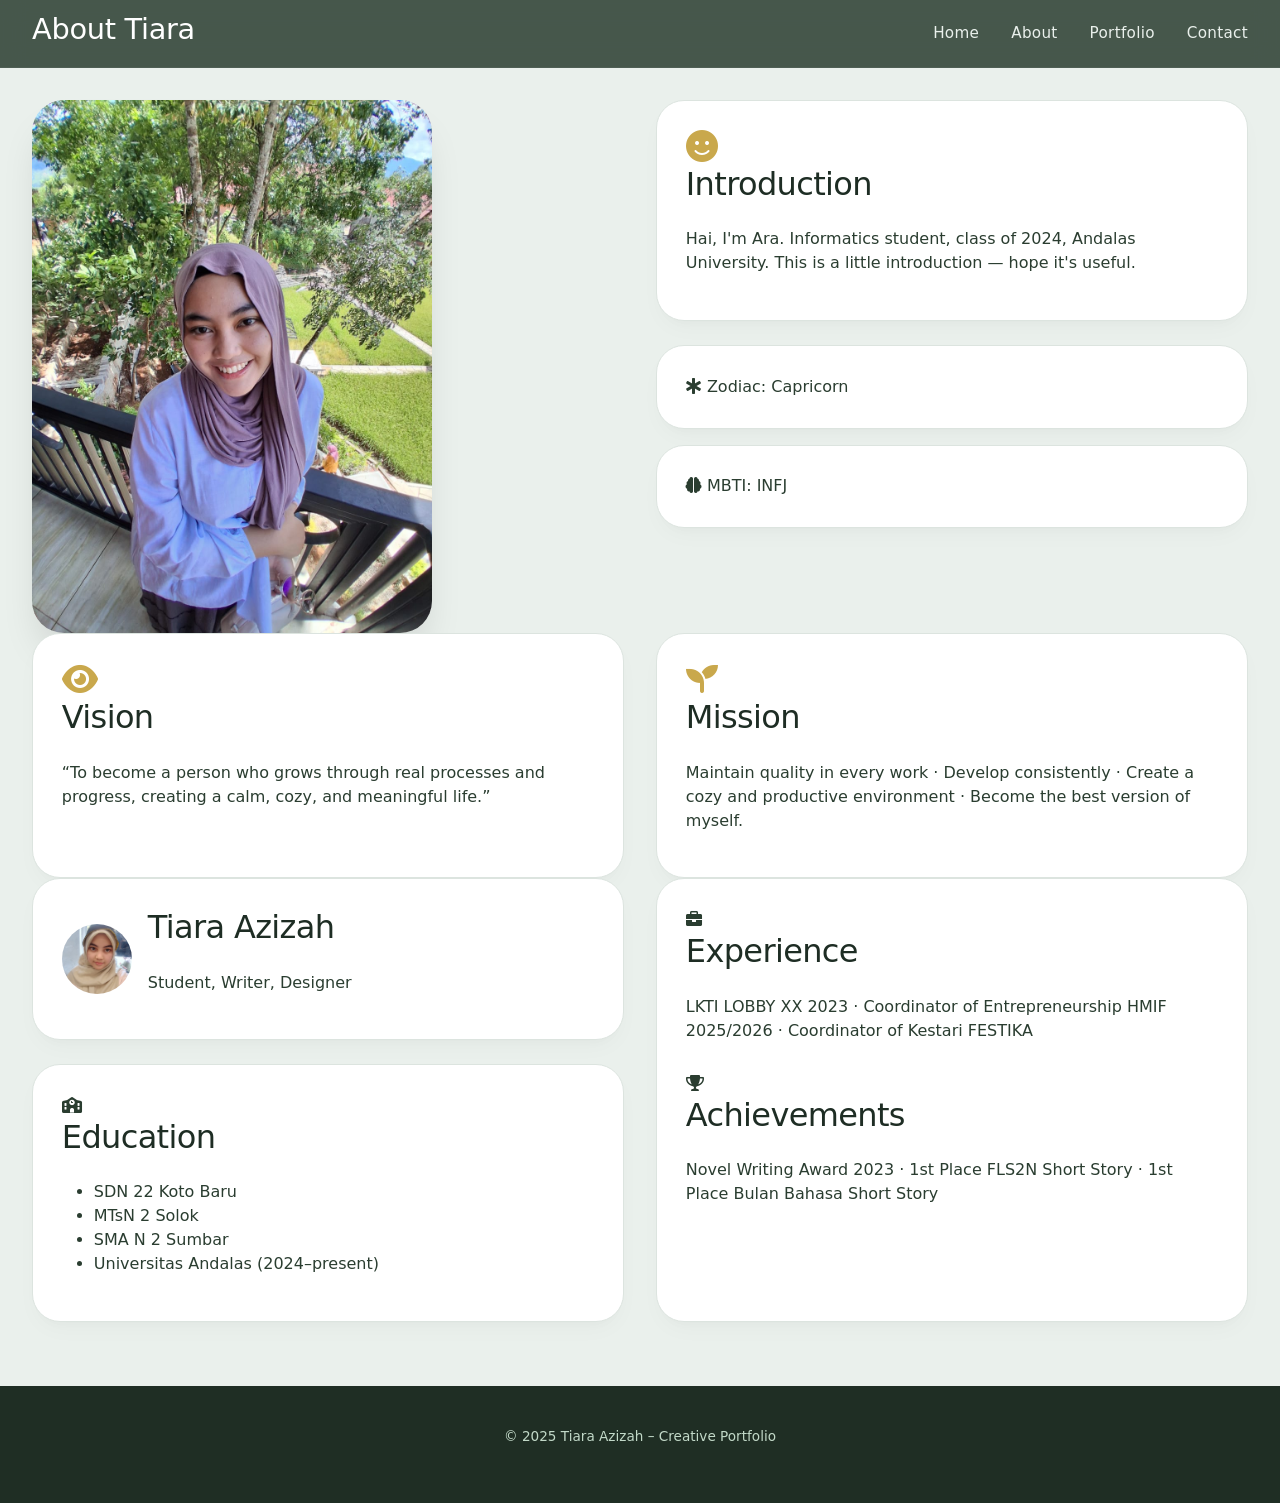
==== commit 48a10c82: "est" ====
--- a/about.html
+++ b/about.html
@@ -3,136 +3,94 @@
 <head>
     <meta charset="UTF-8">
     <meta name="viewport" content="width=device-width, initial-scale=1.0">
-    <title>AraNotes</title>
+    <title>AraNotes – About</title>
     <link rel="stylesheet" href="css/boostrap.css">
-
+    <link rel="stylesheet" href="https://cdnjs.cloudflare.com/ajax/libs/font-awesome/6.0.0-beta3/css/all.min.css">
     <link rel="stylesheet" href="css/costum.css">
 </head>
 <body>
-     <nav class="navbar">
-        <h1 style="font-size: 40px; color: #f4d4ca;">About Tiara</h1>
-        <ul>
-            <li>
-                <a href="index.html">Home</a>
-            </li>
-            <li>
-                <a href="#">About Me</a>
-            </li>
-            <li>
-                <a href="portofolio.html">Portofolio</a>
-            </li>
-            <li>
-                <a href="contac.html">Contact</a>
-            </li>
-        </ul>
-    </nav>
 
-    <section class="row">
-    <div class="col-lg-6 col-12 col-md-6" style="margin-top:150px;">
-        <div style="margin-left: 30px;">
-            <div>
-            <img style="width: 400px; height: 400px; object-fit: cover; object-position: center; margin-bottom: 50px;" 
-                 src="/image/araw.jpg" alt="">
+<nav class="navbar">
+    <h1>About Tiara</h1>
+    <ul>
+        <li><a href="index.html">Home</a></li>
+        <li><a href="#">About</a></li>
+        <li><a href="portofolio.html">Portfolio</a></li>
+        <li><a href="contac.html">Contact</a></li>
+    </ul>
+</nav>
+
+<!-- Intro Section -->
+<section class="container-modern" style="margin-top: 100px;">
+    <div class="grid-2">
+        <div class="hero-image">
+            <img src="image/ara2.jpeg" alt="Tiara Azizah">
         </div>
-
-    </div>
-    </div>
-    <!-- Kanan -->
-    <div class="col-lg-6 col-12 col-md-6" style="margin-top:150px;">
-        <div style="background-color: #80c4e9; padding: 20px; border-radius: 30px; border: 2px solid black; margin-left: 30px;margin-right: 20px;">
-            <h4>Introduction</h4>
-            <p>Hai 🌻 <br>
-                Aku Ara <br>
-                Mahasiswa angkatan 24 Informatika, Unand <br>
-                Ini sedikit pengenalan tentang aku, yang aku bagikan <br>
-                Semoga bermanfaat
-            </p>
-        </div>
-        <div style=" padding: 10px;border: 2px solid black;border-radius: 10px;border-bottom: 10px solid black; margin-top: 30px;">
-            <h6>Zodiak Capricon</h6>
-        </div>
-        <div style=" padding: 10px;border: 2px solid black;border-radius: 10px;border-bottom: 10px solid black; margin-top: 30px;background-color: #ef7131;">
-            <h6>MBTI INFJ</h6>
+        <div>
+            <div class="card-modern">
+                <i class="fas fa-smile" style="font-size: 2rem; color: var(--gold);"></i>
+                <h2>Introduction</h2>
+                <p>Hai, I'm Ara. Informatics student, class of 2024, Andalas University. This is a little introduction — hope it's useful.</p>
+            </div>
+            <div class="card-modern" style="margin-top: 1.5rem;">
+                <i class="fas fa-star-of-life"></i> Zodiac: Capricorn
+            </div>
+            <div class="card-modern" style="margin-top: 1rem;">
+                <i class="fas fa-brain"></i> MBTI: INFJ
+            </div>
         </div>
     </div>
 </section>
 
-    <!-- visi misi -->
-     <section class="row">
-        <div class="col-lg-6 col-12 col-md-6">
-             <div style="border-radius: 30px; padding: 30px; background: #80c4e9;">
-            <h5>✨Visi✨</h5>
-            <p>
-                “Menjadi pribadi yang terus berkembang melalui proses dan progres yang nyata, 
-                <br>berkarya dengan kualitas terbaik,
-                <br>serta menciptakan ruang dan kehidupan yang tenang, cozy, dan penuh makna.”
-            </p>
-    
-            </div>
+<!-- Visi Misi -->
+<section class="container-modern">
+    <div class="grid-2">
+        <div class="card-modern">
+            <i class="fas fa-eye" style="font-size: 2rem; color: var(--gold);"></i>
+            <h2>Vision</h2>
+            <p>“To become a person who grows through real processes and progress, creating a calm, cozy, and meaningful life.”</p>
         </div>
-        <div class="col-lg-6 col-12 col-md-6">
-            <div style="border-radius: 30px; padding: 30px; background: #80c4e9; margin-top: 0px;">
-            <h5>🌸Misi🌸</h5>
-            <p>
-                Menjaga Kualitas dalam Setiap Pekerjaan
-                <br>Mengembangkan Diri Secara Konsisten
-                <br>Menciptakan Lingkungan yang Cozy dan Produktif
-                <br>Menjadi Versi Terbaik dari Diri Sendiri
-            </p>
-    
-        </div>
-             </div>    
-     </section>
-
-    
-
-
-<section class="row" style="margin-top: 60px;">
-    <div class="col-12 col-md-5 col-lg-5">
-        <div style="display: flex; padding: 10px; border-radius: 20px; border: 2px solid black;">
-            <div>
-                <img style="width: 60px;height: 60px;object-fit: cover;object-position: center;" src="image/a.jpg" alt="">
-            </div>
-            <div>
-                <h1 >Tiara Azizah</h1>
-                <p>Mahasiswa</p>
-            </div>
-        </div>
-
-        <div style="background-color:#ef7131 ; padding: 10px; margin-left: 10px;margin-top: 30px; border-radius: 20px;">
-            <ul style="list-style: none;">
-                <li>
-                    <h2>SDN 22 Koto Baru</h2>
-                </li>
-                <li>
-                    <h2>MTsN 2 Solok</h2>
-                </li>
-                <li>
-                    <h2>SMA N 2 Sumbar</h2>
-                </li>
-                <li>
-                    <h2>Universitas Andalas</h2>
-                </li>
-            </ul>
-        </div>
-    </div>
-    <div class="col-1">
-
-    </div>
-    <div class="col-12 col-md-6 col-lg-6">
-        <div style="padding: 20px; border: 2px solid black; border-bottom: 10px solid black; border-radius: 30px;">
-        <h2>💻Experience</h2>
-        <p>LKTI LOBBY XX 2023</p>
-        <p> Koordinator Entrepeurneship 2025/2026</p>
-        <p>Koordinator Kestari FESTIKA 2025/2026</p>
-        <h2>🏅Achievement</h2>
-        <p> Penghargaan Menulis Novel 2023</p>
-        <p> Juara Pertama FLS2N Felsi Cipta Cerpen 2023</p>
-        <p>Juara Pertama Cipta Cerpen Bulan Bahasa 2023</p>
+        <div class="card-modern">
+            <i class="fas fa-seedling" style="font-size: 2rem; color: var(--gold);"></i>
+            <h2>Mission</h2>
+            <p>Maintain quality in every work · Develop consistently · Create a cozy and productive environment · Become the best version of myself.</p>
         </div>
     </div>
 </section>
 
-    <script src="sj/bosstrap.js"></script>
-    </body>
+<!-- Education & Achievements -->
+<section class="container-modern">
+    <div class="grid-2">
+        <div>
+            <div class="card-modern" style="display: flex; gap: 1rem; align-items: center;">
+                <img src="image/a.jpg" style="width: 70px; height: 70px; border-radius: 50%; object-fit: cover;">
+                <div><h2>Tiara Azizah</h2><p>Student, Writer, Designer</p></div>
+            </div>
+            <div class="card-modern" style="margin-top: 1.5rem;">
+                <i class="fas fa-school"></i>
+                <h2>Education</h2>
+                <ul>
+                    <li>SDN 22 Koto Baru</li>
+                    <li>MTsN 2 Solok</li>
+                    <li>SMA N 2 Sumbar</li>
+                    <li>Universitas Andalas (2024–present)</li>
+                </ul>
+            </div>
+        </div>
+        <div class="card-modern">
+            <i class="fas fa-briefcase"></i>
+            <h2>Experience</h2>
+            <p>LKTI LOBBY XX 2023 · Coordinator of Entrepreneurship HMIF 2025/2026 · Coordinator of Kestari FESTIKA</p>
+            <i class="fas fa-trophy" style="margin-top: 1rem; display: inline-block;"></i>
+            <h2>Achievements</h2>
+            <p>Novel Writing Award 2023 · 1st Place FLS2N Short Story · 1st Place Bulan Bahasa Short Story</p>
+        </div>
+    </div>
+</section>
+
+<footer>
+    <p>© 2025 Tiara Azizah – Creative Portfolio</p>
+</footer>
+<script src="sj/bosstrap.js"></script>
+</body>
 </html>
--- a/css/costum.css
+++ b/css/costum.css
@@ -1,191 +1,295 @@
+/* ========== RESET & VARIABEL MODERN ========== */
+* {
+    margin: 0;
+    padding: 0;
+    box-sizing: border-box;
+}
+
 body {
-    background-color: #f4dec0;
-    margin: 0px;
-    padding: 0px;
-}
-
-html, body{
-    overflow-x: hidden;
-}
-
-.oren {
-    background-color: #ef7131;
-}
-
-.biru{
-    background-color: #80c4e9;
-}
-
-.kuning {
-   background-color: #edb51a;
-}
-
-.navbar{
+    background-color: #EAF0EC;
+    font-family: 'Inter', system-ui, -apple-system, 'Segoe UI', Roboto, Helvetica, sans-serif;
+    color: #2A3D30;
+    line-height: 1.5;
+    scroll-behavior: smooth;
+}
+
+/* Import Inter font */
+@import url('https://fonts.googleapis.com/css2?family=Inter:opsz,wght@14..32,300;14..32,400;14..32,500;14..32,600&display=swap');
+
+/* ========== PALET ELEGAN ========== */
+:root {
+    --bg-base: #EAF0EC;
+    --bg-card: #FFFFFF;
+    --bg-dark: #2A3D30;
+    --bg-footer: #1F2E24;
+    --border-light: #DCE4DF;
+    --gold: #C9A84C;
+    --gold-soft: #DFC886;
+    --text-primary: #1E2D24;
+    --text-secondary: #4A6550;
+    --text-muted: #7A9E84;
+    --shadow-sm: 0 10px 25px -5px rgba(0, 0, 0, 0.03), 0 8px 10px -6px rgba(0, 0, 0, 0.02);
+    --shadow-md: 0 20px 25px -12px rgba(0, 0, 0, 0.05);
+}
+
+/* ========== TYPOGRAPHY ========== */
+h1, h2, h3, h4, h5, h6 {
+    font-weight: 500;
+    letter-spacing: -0.02em;
+    color: var(--text-primary);
+}
+
+h1 { font-size: 3.5rem; font-weight: 600; }
+h2 { font-size: 2rem; font-weight: 500; margin-bottom: 1.5rem; }
+h3 { font-size: 1.5rem; font-weight: 500; }
+
+a {
+    text-decoration: none;
+    color: inherit;
+}
+
+/* ========== LAYOUT ========== */
+.container-modern {
+    max-width: 1280px;
+    margin: 0 auto;
+    padding: 0 2rem;
+}
+
+section {
+    padding: 5rem 0;
+}
+
+/* ========== NAVBAR (FIXED, BLUR) ========== */
+.navbar {
+    position: fixed;
     top: 0;
-    background-color: #ef7131 ;
+    left: 0;
+    width: 100%;
+    background: rgba(42, 61, 48, 0.85);
+    backdrop-filter: blur(12px);
     display: flex;
-    position: fixed;
-    z-index: 1000;
-    width: 100%;
-   }
-
-.navbar ul{
+    justify-content: space-between;
+    align-items: center;
+    padding: 0.75rem 2rem;
+    z-index: 1100;
+    transition: all 0.3s;
+    border-bottom: 1px solid rgba(255,255,255,0.05);
+}
+
+.navbar h1 {
+    font-size: 1.8rem;
+    font-weight: 500;
+    color: #FFFFFF;
+    letter-spacing: -0.01em;
+}
+
+.navbar ul {
     display: flex;
-    justify-content: flex-end;
+    gap: 2rem;
     list-style: none;
-    margin-left: auto;
-}
-.navbar li {
-    margin: 10px;
-    margin-top: 20px;
-    padding: 10px;
-}
-
-.navbar h1{
-    margin-left: 10px;
-}
-
-.navbar a{
-    text-decoration: none;
-    color: aliceblue;
-}
-
-.navbar a:hover{
-    color: #edb51a !important;
-    
-}
-
+    margin: 0;
+}
+
+.navbar li a {
+    color: #EAF0EC;
+    font-weight: 450;
+    font-size: 0.95rem;
+    transition: 0.2s;
+    letter-spacing: 0.3px;
+}
+
+.navbar li a:hover {
+    color: var(--gold);
+}
+
+/* ========== CARDS ELEGAN ========== */
+.card-modern {
+    background: var(--bg-card);
+    border-radius: 28px;
+    padding: 1.8rem;
+    box-shadow: var(--shadow-sm);
+    border: 1px solid var(--border-light);
+    transition: all 0.25s ease;
+}
+
+.card-modern:hover {
+    transform: translateY(-4px);
+    box-shadow: var(--shadow-md);
+}
+
+/* ========== BUTTON ========== */
+.btn-gold {
+    background: var(--gold);
+    color: #1E2D24;
+    padding: 0.7rem 1.8rem;
+    border-radius: 40px;
+    font-weight: 500;
+    font-size: 0.9rem;
+    transition: 0.2s;
+    display: inline-flex;
+    align-items: center;
+    gap: 8px;
+    border: none;
+    cursor: pointer;
+}
+
+.btn-gold:hover {
+    background: #B8923A;
+    color: white;
+}
+
+.btn-outline {
+    background: transparent;
+    border: 1px solid var(--gold);
+    color: var(--gold);
+    padding: 0.7rem 1.8rem;
+    border-radius: 40px;
+    font-weight: 500;
+    transition: 0.2s;
+}
+
+.btn-outline:hover {
+    background: var(--gold);
+    color: #1E2D24;
+}
+
+/* ========== HERO SECTION ========== */
 .hero {
     display: flex;
-    position: relative;
-    z-index: 1;
-}
-
-.about img{
-    margin-left: 100px;
-    width: 250px;
-    height: 250px;
+    flex-wrap: wrap;
+    align-items: center;
+    gap: 3rem;
+    margin-top: 100px;
+}
+
+.hero-image {
+    flex: 1;
+    min-width: 260px;
+}
+
+.hero-image img {
+    width: 100%;
+    max-width: 400px;
+    border-radius: 32px;
     object-fit: cover;
-    object-position: center;
-}
-
-.about1 img{
-    margin-left: 100px;
-    width: 50px;
-    height: 50px;
+    box-shadow: 0 25px 40px -12px rgba(0,0,0,0.15);
+}
+
+.hero-content {
+    flex: 1;
+    background: var(--bg-card);
+    border-radius: 32px;
+    padding: 2.5rem;
+}
+
+.hero-content h1 {
+    margin-bottom: 0.75rem;
+}
+
+.hero-content h3 {
+    color: var(--text-secondary);
+    font-weight: 400;
+    margin-bottom: 1.5rem;
+}
+
+.quote-text {
+    border-left: 3px solid var(--gold);
+    padding-left: 1.2rem;
+    font-style: normal;
+    color: var(--text-secondary);
+    margin: 1.5rem 0;
+}
+
+/* ========== GRID ========== */
+.grid-2 {
+    display: grid;
+    grid-template-columns: repeat(auto-fit, minmax(300px, 1fr));
+    gap: 2rem;
+}
+
+.grid-3 {
+    display: grid;
+    grid-template-columns: repeat(auto-fit, minmax(280px, 1fr));
+    gap: 2rem;
+}
+
+/* ========== SLIDER (CAROUSEL) MODERN ========== */
+.carousel {
+    border-radius: 28px;
+    overflow: hidden;
+    box-shadow: var(--shadow-sm);
+}
+
+.carousel-item img {
+    width: 100%;
+    height: 320px;
     object-fit: cover;
-    object-position: center;
-}
-
-.abtkiri{
-     margin-bottom: 75px
-}
-
-.abtkanan{
-    margin-bottom: 75px
-}
-
-.lkti img{
-    margin-left: 100px;
-    width: 50px;
-    height: 50px;
-    object-fit: cover;
-    object-position: center;
-}
-
-.novel img{
-    margin-left: 100px;
-    width: 50px;
-    height: 50px;
-    object-fit: cover;
-    object-position: center;
-}
-
-.fls2n img{
-        margin-left: 100px;
-    width: 50px;
-    height: 50px;
-    object-fit: cover;
-    object-position: center;
-}
-
-.bulan img{
-    margin-left: 100px;
-    width: 50px;
-    height: 50px;
-    object-fit: cover;
-    object-position: center;
-}
-
-
-.intro, .bio{
-    margin: 20px;
-    padding: 5px;
-    background-color: #80c4e9;
-    border-radius: 30px;
-}
-.watakinner{
-    margin: 20px;
-    padding: 25px;
-    background-color: #edb51a;
-    border-radius: 30px;
-}
-
-.sc2d1{
-  display: flex;
-  padding-right: 150px;
-  border-radius: 10px;  
-  padding-bottom: 0px;
-  margin: 10px;
-  background-color: #edb51a;
-}
-
-.sc2d2{
-  display: flex;
-  padding-right: 150px;
-  border-radius: 10px;  
-  padding-top: 0px;
-  margin: 10px;
-  background-color: #ef7131;
-}
-
-.exp{
-  display: flex;
-  padding-right: 150px;
-  border-radius: 10px;  
-  padding-top: 0px;
-  margin: 10px;
-  background-color: #edb51a;
-}
-
-.achv{
-  display: flex;
-  padding-right: 150px;
-  border-radius: 10px;  
-  padding-top: 0px;
-  margin: 10px;
-  background-color: #80c4e9;
-}
-/* Atur tampilan dasar menu */
-.custom-nav ul {
-    list-style: none;
-    display: flex;
-    gap: 30px;
-}
-
-.custom-nav ul li a {
-    text-decoration: none;
-    color: antiquewhite;
-    font-size: 18px;
-    padding: 8px 12px;
-    border-radius: 8px;
-    transition: 0.3s ease-in-out;
-}
-
-/* Efek hover */
-.custom-nav ul li a:hover {
-    background-color: #ef7131;
-    color: white;
-    transform: translateY(-3px);
-    box-shadow: 0 4px 10px rgba(0,0,0,0.2);
-}
+}
+
+.carousel-caption {
+    background: linear-gradient(to top, rgba(0,0,0,0.6), transparent);
+    border-radius: 0 0 28px 28px;
+}
+
+/* ========== FORM MODERN ========== */
+.form-control, .form-select {
+    background: #FFFFFF;
+    border: 1px solid var(--border-light);
+    border-radius: 20px;
+    padding: 0.8rem 1.2rem;
+    font-size: 0.95rem;
+    transition: 0.2s;
+}
+
+.form-control:focus, .form-select:focus {
+    border-color: var(--gold);
+    box-shadow: 0 0 0 3px rgba(201,168,76,0.2);
+    outline: none;
+}
+
+/* ========== FOOTER ========== */
+footer {
+    background: var(--bg-footer);
+    color: #C2D9C8;
+    text-align: center;
+    padding: 2.5rem;
+    margin-top: 4rem;
+    font-size: 0.85rem;
+}
+
+/* ========== RESPONSIVE ========== */
+@media (max-width: 768px) {
+    .navbar {
+        flex-direction: column;
+        gap: 0.5rem;
+        padding: 1rem;
+    }
+    .navbar ul {
+        gap: 1rem;
+        flex-wrap: wrap;
+        justify-content: center;
+    }
+    .hero {
+        flex-direction: column;
+        text-align: center;
+    }
+    .hero-content {
+        text-align: center;
+    }
+    .quote-text {
+        border-left: none;
+        border-top: 2px solid var(--gold);
+        padding-top: 1rem;
+    }
+    h1 { font-size: 2.2rem; }
+    h2 { font-size: 1.6rem; }
+    section {
+        padding: 3rem 0;
+    }
+    .container-modern {
+        padding: 0 1.2rem;
+    }
+    .carousel-item img {
+        height: 220px;
+    }
+}
